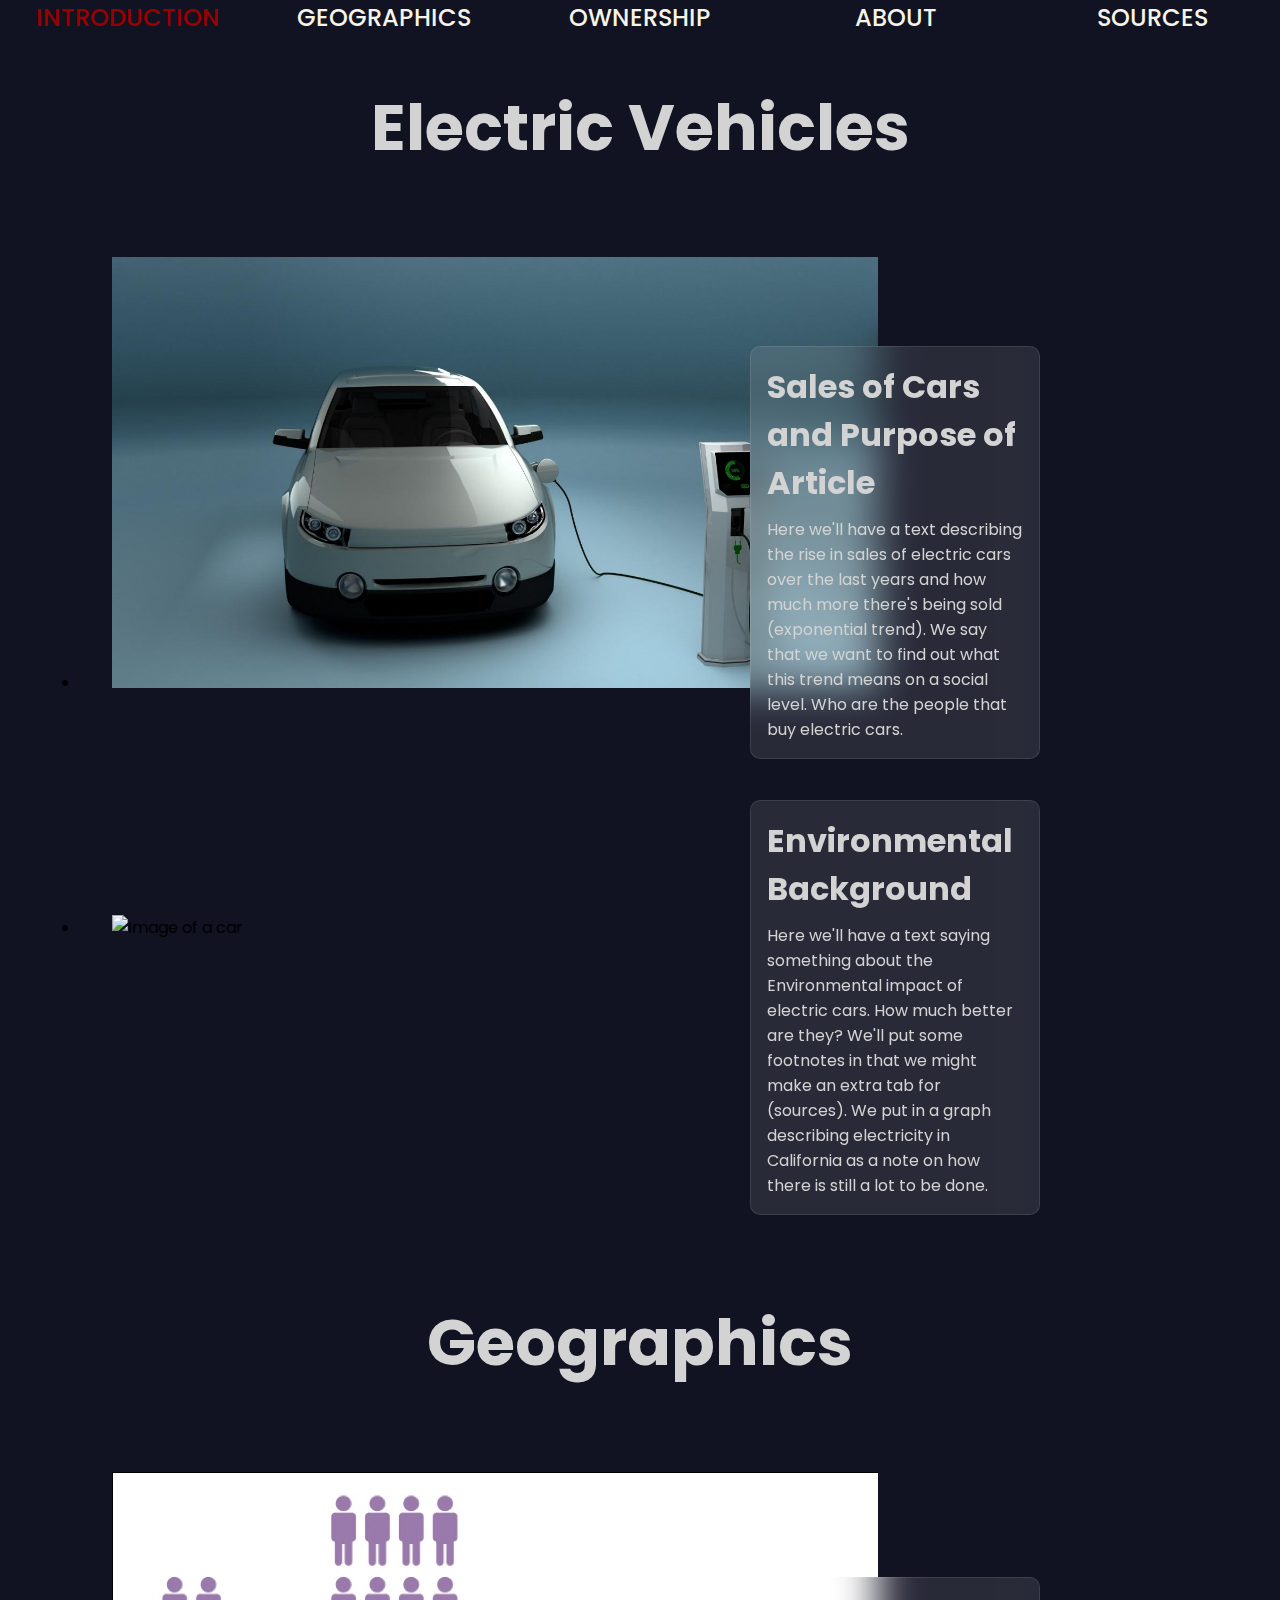
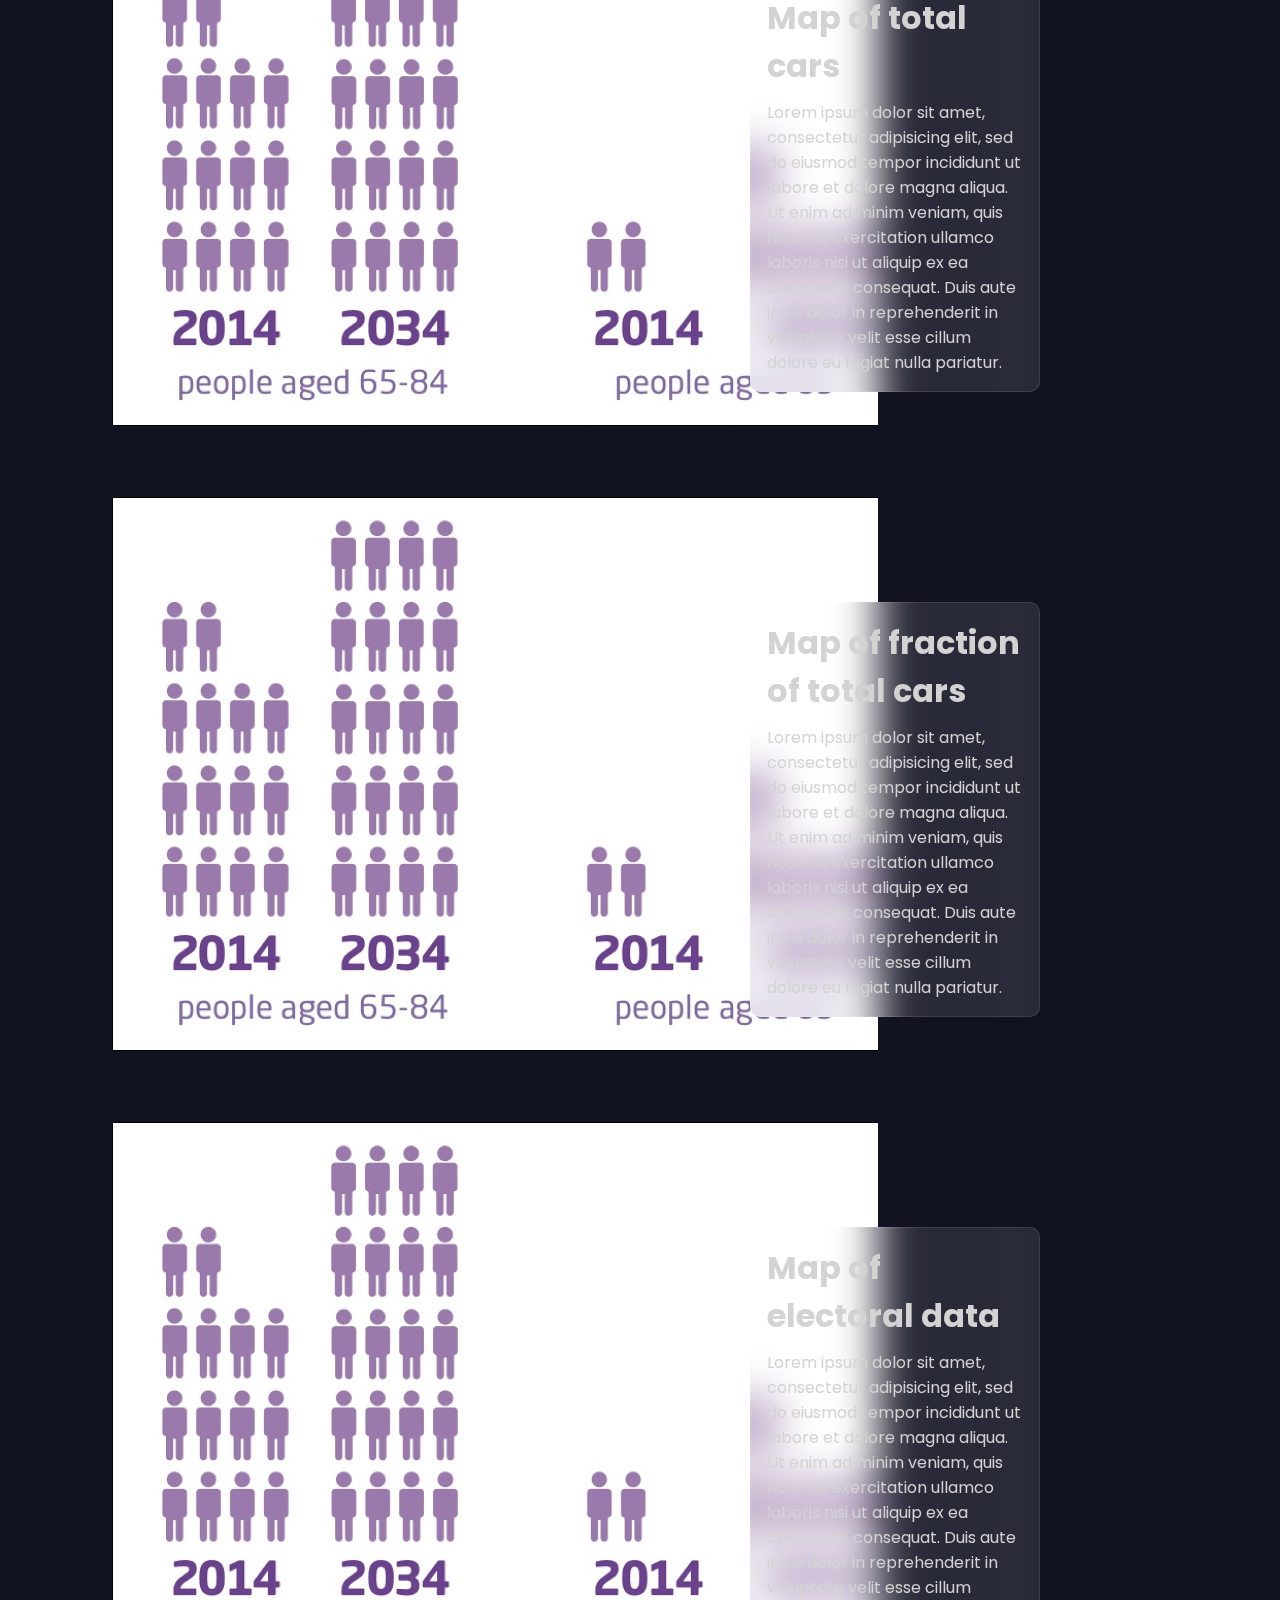
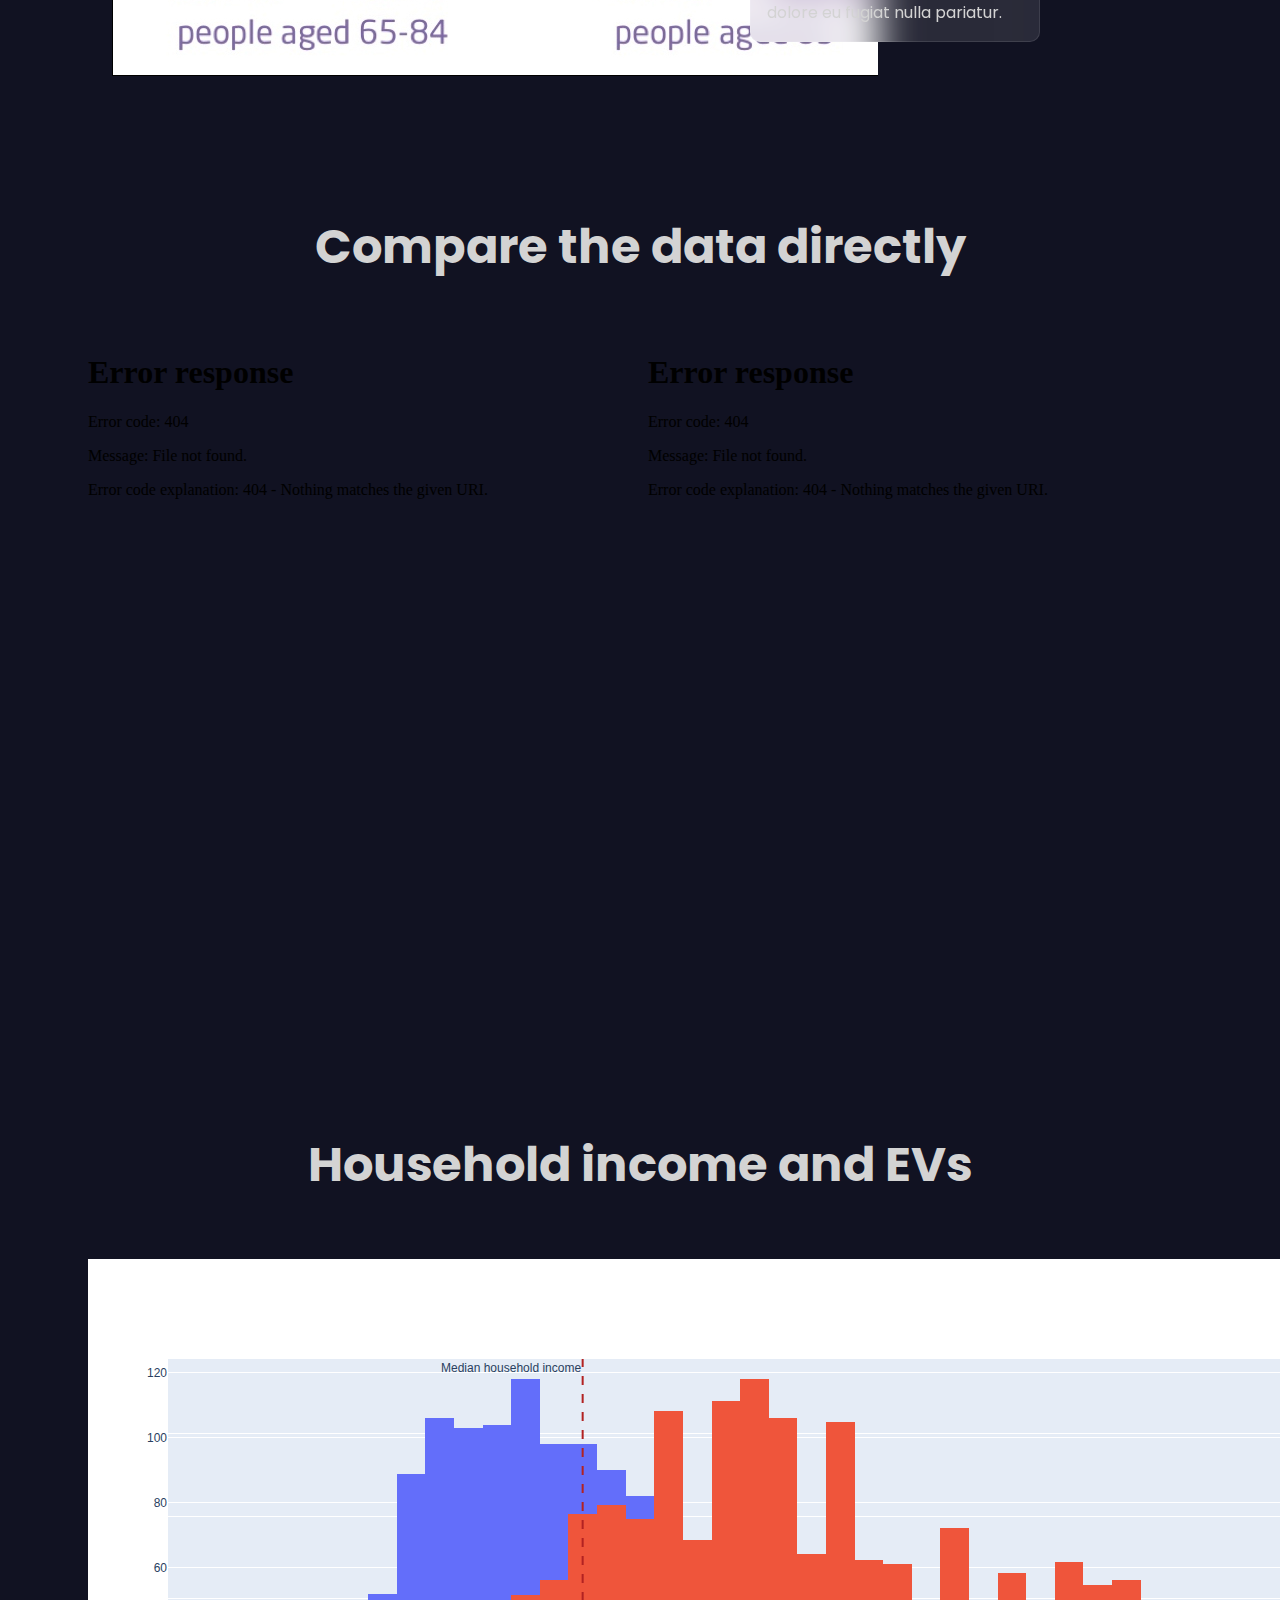
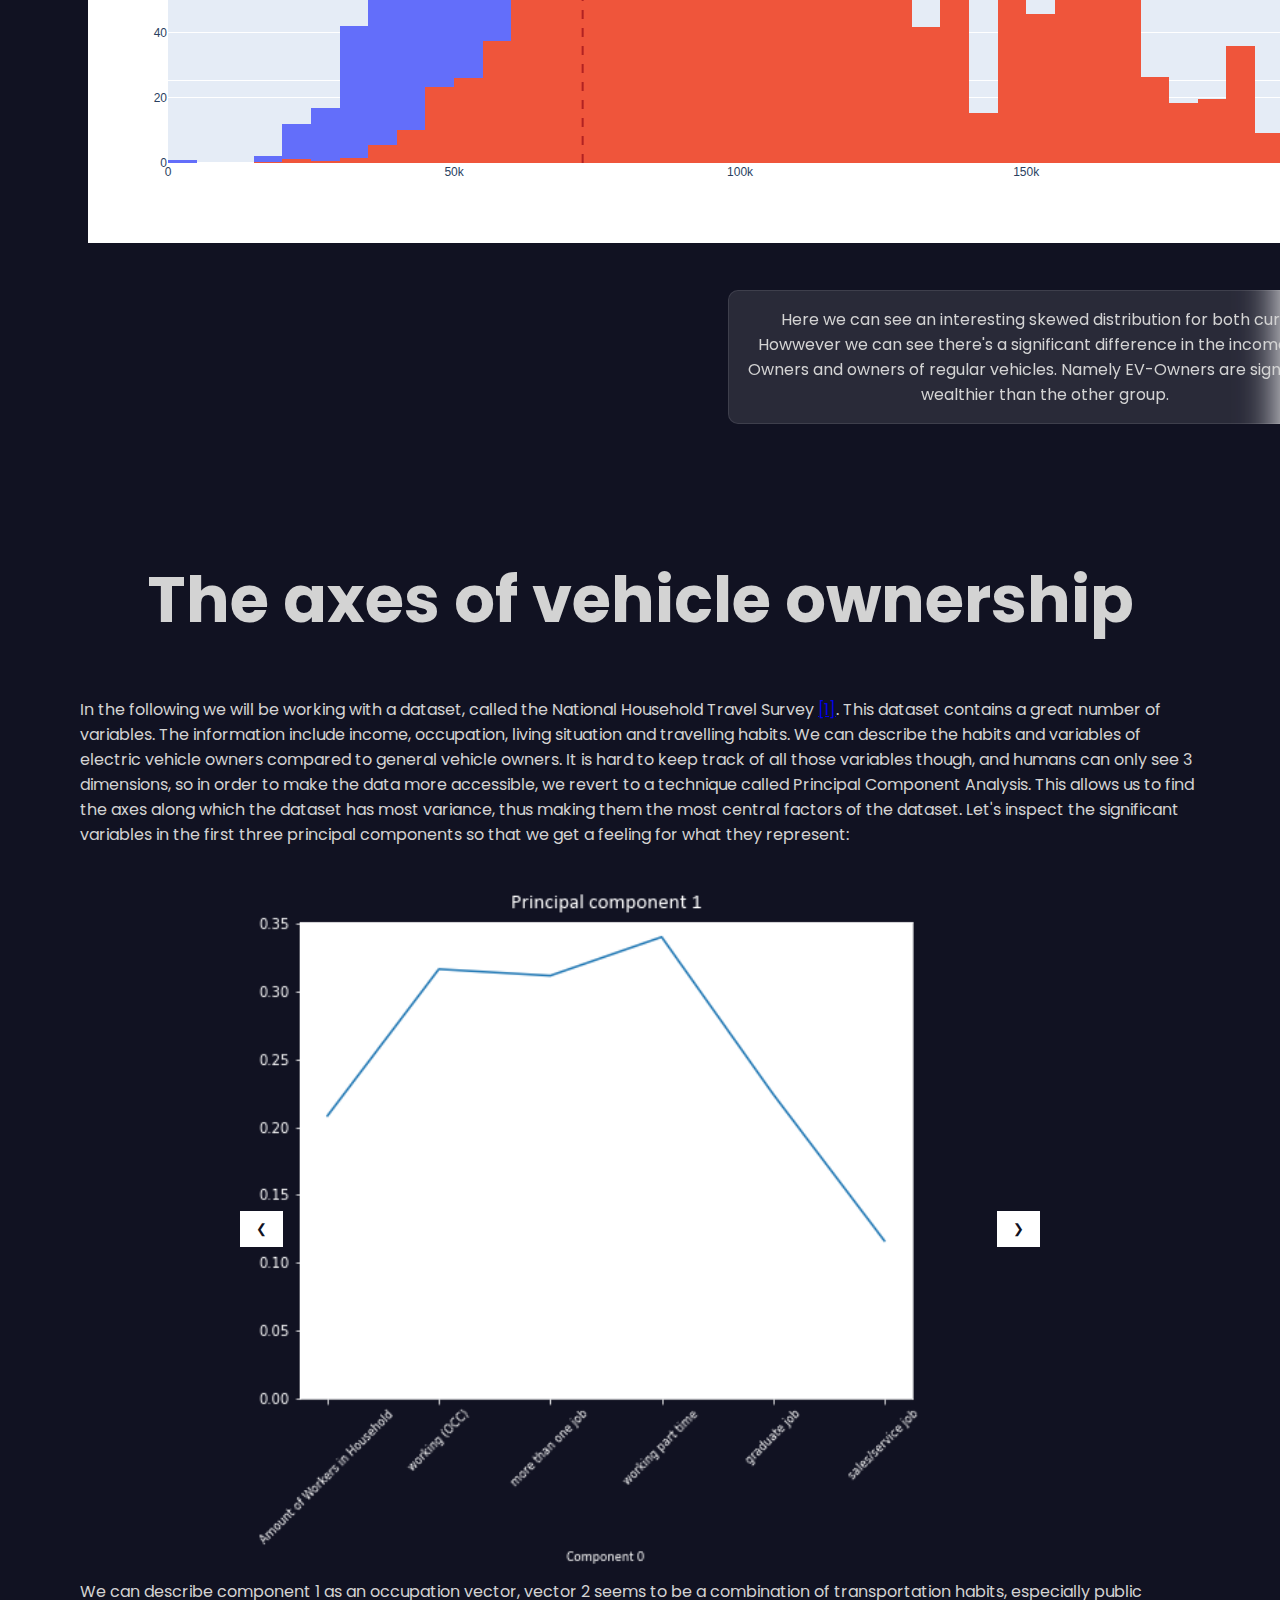
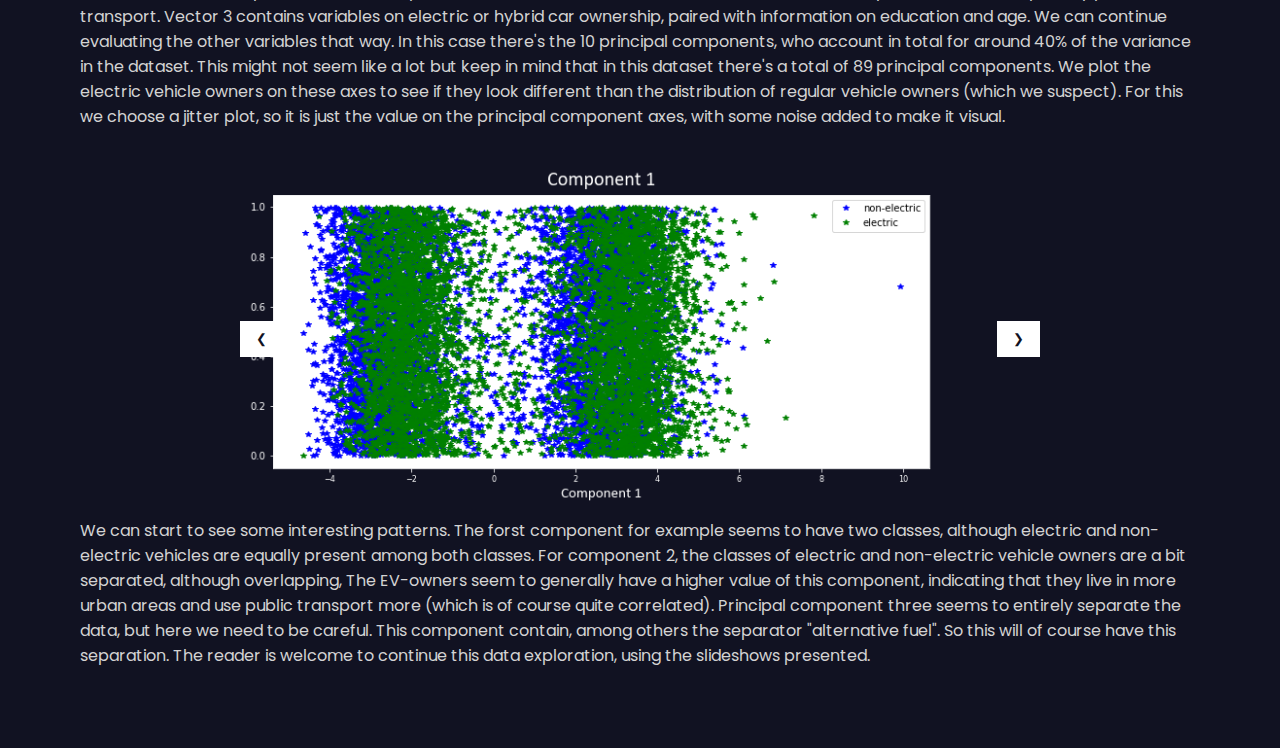
==== index.html @ 0c1337bd "owiehfklwhelkjhflqew" ====
<!DOCTYPE html>
<html lang="en" dir="ltr">
  <head>
    <meta charset="utf-8">
    <meta name="viewport" content="width=device-width, initial-scale=1.0">
    <meta description="Final Project in Social Data Visualization and Analysis - Human and Environmental analysis of electric car distribution and ownership. ">
    <title>Social Data Visualization</title>
    <!-- <link rel="stylesheet" href="https://www.w3schools.com/w3css/4/w3.css"> -->
    <link rel="stylesheet" href="https://cdnjs.cloudflare.com/ajax/libs/font-awesome/5.15.4/css/all.min.css">
    <link rel="stylesheet" href="css/main.css">
    <script src="https://unpkg.com/scrollreveal"></script>
  </head>

  <body>


    <div class="navbar">
      <!-- <div class="container">
          <a class="logo" href="index.html">DTU <span>Courses</span></a>
      </div> -->
      <nav class="navMenu">
            <a href="#anchor1">Introduction</a>
            <a href="#anchor2">Geographics</a>
            <a href="#anchor3">Ownership</a>
            <a href="#">About</a>
            <a href="sources.html">Sources</a> 
      </nav>
    </div>

    <section class="sec-01" id="anchor1">
      <div class="container">
        <h2 class="sec-01-title">Electric Vehicles</h2>
        <ul>
            <li>
            <div class="content">
            <img src="docs/electric_car.jpg" alt="Image of a car" class="electric-car">
            <div class="text-box">
              <h3>Sales of Cars and Purpose of Article</h3>
              <p>Here we'll have a text describing the rise in sales of electric cars over the last years and how much 
                more there's being sold (exponential trend). We say that we want to find out what this trend means on a social 
                level. Who are the people that buy electric cars. 
              </p>
            </div>
          </li>
          <li>
            <div class="content">
              <img src="docs/California_power_generation_per_year.gif" alt="Image of a car" class="electric-car">
              <div class="text-box">
                <h3>Environmental Background</h3>
                <p>
                  Here we'll have a text saying something about the Environmental impact of electric cars. How much better are they?
                  We'll put some footnotes in that we might make an extra tab for (sources).  We put in a graph describing 
                  electricity in California as a note on how there is still a lot to be done. 
                </p>
              </div>
          </div>
        </li>
        </ul>
      </div>
    </section>


    <section class="sec-02" id="anchor2">
      <div class="container">
        <h3 class="sec-02-title">Geographics</h3>
        <div class="content">
          <div class="image">
            <img src="docs/people.jpg" alt="">
          </div>
          <div class="text-box">
            <h3>Map of total cars</h3>
            <p>Lorem ipsum dolor sit amet, consectetur adipisicing elit, sed do eiusmod tempor incididunt ut labore et dolore magna
              aliqua. Ut enim ad minim veniam, quis nostrud exercitation ullamco laboris nisi ut aliquip ex ea commodo consequat. Duis
              aute irure dolor in reprehenderit in voluptate velit esse cillum dolore eu fugiat nulla pariatur.</p>
          </div>
        </div>
        <div class="content">
          <div class="image">
            <img src="docs/people.jpg" alt="">
          </div>
          <div class="text-box">
            <h3>Map of fraction of total cars</h3>
            <p>Lorem ipsum dolor sit amet, consectetur adipisicing elit, sed do eiusmod tempor incididunt ut labore et dolore magna
              aliqua. Ut enim ad minim veniam, quis nostrud exercitation ullamco laboris nisi ut aliquip ex ea commodo consequat. Duis
              aute irure dolor in reprehenderit in voluptate velit esse cillum dolore eu fugiat nulla pariatur.</p>
          </div>
        </div>
        <div class="content">
          <div class="image">
            <img src="docs/people.jpg" alt="">
          </div>
          <div class="text-box">
            <h3>Map of electoral data</h3>
            <p>Lorem ipsum dolor sit amet, consectetur adipisicing elit, sed do eiusmod tempor incididunt ut labore et dolore magna
              aliqua. Ut enim ad minim veniam, quis nostrud exercitation ullamco laboris nisi ut aliquip ex ea commodo consequat. Duis
              aute irure dolor in reprehenderit in voluptate velit esse cillum dolore eu fugiat nulla pariatur.</p>
          </div>
        </div>
        <div class="content2">
          <h4>Compare the data directly</h4>
          <div class="inlined-graphs">
            <iframe src="docs/tmp.html" frameborder="0" scrolling="yes"                       
            height="700px" width="90%"></iframe>
            <iframe src="docs/tmp.html" frameborder="0" scrolling="yes"                           
            height="700px" width="90%"></iframe>
          </div>
        </div>
        <div class="content2">
          <h4>Household income and EVs</h4>
          <div class="content2-info">
            <iframe src="docs/Household_vs_EV_Income.html" height='600'  width='1800' frameborder="0"></iframe>
            <div class="text-box"> 
              <p>
                Here we can see an interesting skewed distribution for both curves. Howwever we can see there's a significant
                difference in the income of EV Owners and owners of regular vehicles. Namely EV-Owners are significantly wealthier
                than the other group. 
              </p>
            </div>
          </div>
        </div>
      </div>
    </section>


    <section class="sec-03" id="anchor3">
      <div class="container">
        <h3 class="sec-03-title">The axes of vehicle ownership</h3>
        In the following we will be working with a dataset, called the National Household Travel Survey <a href="sources.html">[1]</a>. 
        This dataset contains a great number of variables. The information include income, occupation, living situation and travelling habits. 
        We can describe the habits and variables of electric vehicle owners compared to general vehicle owners. 
        It is hard to keep track of all those variables though, and humans can only see 3 dimensions, so in order to make 
        the data more accessible, we revert to a technique called Principal Component Analysis. This allows us to 
        find the axes along which the dataset has most variance, thus making them the most central factors of the dataset. 
        Let's inspect the significant variables in the first three principal components so that we get a feeling for 
        what they represent: 
        <div class="w3-content w3-display-container">

          <div class="w3-display-container mySlides">
            <img src="docs/princ_comp1.png" style="width: 100%;">
          </div>
          
          <div class="w3-display-container mySlides">
            <img src="docs/princ_comp2.png" style="width:100%">
          </div>
          
          <div class="w3-display-container mySlides">
            <img src="docs/princ_comp3.png" style="height:700px">
          </div>
          <div class="w3-display-container mySlides">
            <img src="docs/princ_comp4.png" style="width:100%">
          </div>
          <div class="w3-display-container mySlides">
            <img src="docs/princ_comp5.png" style="width:100%">
          </div>
          <div class="w3-display-container mySlides">
            <img src="docs/princ_comp6.png" style="width:100%">
          </div>
          <div class="w3-display-container mySlides">
            <img src="docs/princ_comp7.png" style="width:100%">
          </div>
          <div class="w3-display-container mySlides">
            <img src="docs/princ_comp8.png" style="width:100%">
          </div>
          <div class="w3-display-container mySlides">
            <img src="docs/princ_comp9.png" style="width:100%">
          </div>
          <div class="w3-display-container mySlides">
            <img src="docs/princ_comp10.png" style="width:100%">
          </div>
          <button class="w3-button w3-display-left w3-black" onclick="plusDivs(-1)">&#10094;</button>
          <button class="w3-button w3-display-right w3-black" onclick="plusDivs(1)">&#10095;</button>

        </div>
        <script>
          var slideIndex = 1;
          showDivs(slideIndex);
          
          function plusDivs(n) {
            showDivs(slideIndex += n);
          }
          
          function showDivs(n) {
            var i;
            var x = document.getElementsByClassName("mySlides");
            if (n > x.length) {slideIndex = 1}
            if (n < 1) {slideIndex = x.length}
            for (i = 0; i < x.length; i++) {
               x[i].style.display = "none";  
            }
            x[slideIndex-1].style.display = "block";  
          }
        </script>
        We can describe component 1 as an occupation vector, vector 2 seems to be a combination of transportation habits,
        especially public transport. Vector 3 contains variables on electric or hybrid car ownership, paired with information on education and age. 
        We can continue evaluating the other variables that way. In this case there's the 10 principal components, who account in total for around 40% of the
        variance in the dataset. This might not seem like a lot but keep in mind that in this dataset there's a total of 89 principal components.
        We plot the electric vehicle owners on these axes to see if they look different than the distribution of regular vehicle owners (which we suspect). For 
        this we choose a jitter plot, so it is just the value on the principal component axes, with some noise added to make 
        it visual. 
        <div class="w3-content w3-display-container">

          <div class="w3-display-container mySlides2">
            <img src="docs/princ_comp_classes1.png" style="width: 100%;">
          </div>
          
          <div class="w3-display-container mySlides2">
            <img src="docs/princ_comp_classes2.png" style="width:100%">
          </div>
          
          <div class="w3-display-container mySlides2">
            <img src="docs/princ_comp_classes3.png" style="height:100%">
          </div>
          <div class="w3-display-container mySlides2">
            <img src="docs/princ_comp_classes4.png" style="width:100%">
          </div>
          <div class="w3-display-container mySlides2">
            <img src="docs/princ_comp_classes5.png" style="width:100%">
          </div>
          <div class="w3-display-container mySlides2">
            <img src="docs/princ_comp_classes6.png" style="width:100%">
          </div>
          <div class="w3-display-container mySlides2">
            <img src="docs/princ_comp_classes7.png" style="width:100%">
          </div>
          <div class="w3-display-container mySlides2">
            <img src="docs/princ_comp_classes8.png" style="width:100%">
          </div>
          <div class="w3-display-container mySlides2">
            <img src="docs/princ_comp_classes9.png" style="width:100%">
          </div>
          <div class="w3-display-container mySlides2">
            <img src="docs/princ_comp_classes10.png" style="width:100%">
          </div>
          <button class="w3-button w3-display-left w3-black" onclick="plusDivs2(-1)">&#10094;</button>
          <button class="w3-button w3-display-right w3-black" onclick="plusDivs2(1)">&#10095;</button>

        </div>
        <script>
          var slideIndex2 = 1;
          showDivs2(slideIndex2);

          function showDivs2(n) {
            var i;
            var x = document.getElementsByClassName("mySlides2");
            if (n > x.length) {slideIndex2 = 1}
            if (n < 1) {slideIndex2 = x.length}
            for (i = 0; i < x.length; i++) {
               x[i].style.display = "none";  
            }
            x[slideIndex2-1].style.display = "block";  
          }

          function plusDivs2(n) {
            showDivs2(slideIndex2 += n);
          }
          
        </script>
         We can start to see some interesting patterns. The forst component for example seems to have two classes, 
         although electric and non-electric vehicles are equally present among both classes. For component 2, the 
         classes of electric and non-electric vehicle owners are a bit separated, although overlapping, The EV-owners 
         seem to generally have a higher value of this component, indicating that they live in more urban areas and 
         use public transport more (which is of course quite correlated). Principal component three seems to entirely
         separate the data, but here we need to be careful. This component contain, among others the separator "alternative fuel". 
         So this will of course have this separation. The reader is welcome to continue this data exploration, using 
         the slideshows presented. 
      </div>
    </section>




    <!-- <script>
      //common reveal options to create reveal animations
      ScrollReveal({
        //reset: true,
        distance: '60px',
        duration: 2500,
        delay: 400
      });

      //target elements, and specify options to create reveal animations
      ScrollReveal().reveal('.main-title, .section-title', { delay: 500, origin: 'left' });
      ScrollReveal().reveal('.sec-01 .image, .info, .info2', { delay: 600, origin: 'bottom' });
      ScrollReveal().reveal('.text-box', { delay: 700, origin: 'right' });
      ScrollReveal().reveal('.media-icons i', { delay: 500, origin: 'bottom', interval: 200 });
      ScrollReveal().reveal('.sec-02 .image, .sec-03 .image', { delay: 500, origin: 'top' });
      ScrollReveal().reveal('.media-info', { delay: 500, origin: 'left', interval: 200 });
    </script> -->
  </body>
</html>
---- css/main.css ----
@import url("https://fonts.googleapis.com/css2?family=Poppins:wght@100;200;300;400;500;600;700;800;900&display=swap");
@media (min-height: 768px) {
  #wrapper {
    height: 2000px;
  }
}

:root {
  --dtu-color: #990000;
}

* {
  margin: 0;
  padding: 0;
  font-family: "Poppins";
}

.navbar {
  position: relatives;
  width: 100%;
}

.navbar .navMenu {
  position: absolute;
  width: 100%;
}

.navbar .navMenu a {
  color: #f6f4e6;
  text-decoration: none;
  font-size: 1.5em;
  text-transform: uppercase;
  font-weight: 500;
  display: inline-block;
  width: 20%;
  -webkit-transition: all 0.2s ease-in-out;
  transition: all 0.2s ease-in-out;
  text-align: center;
  float: left;
}

.navbar .navMenu a:hover {
  color: var(--dtu-color);
}

.container {
  padding: 5em 5em;
}

.sec-01 {
  background: #111222;
  display: block;
}

.sec-01 .sec-01-title {
  font-size: 4em;
  text-align: center;
  color: lightgray;
  margin-bottom: 50px;
}

.sec-01 .content {
  display: -webkit-box;
  display: -ms-flexbox;
  display: flex;
  -webkit-box-align: center;
      -ms-flex-align: center;
          align-items: center;
}

.sec-01 .content .electric-car {
  margin: 2em;
  width: 80%;
  position: relative;
  overflow: hidden;
}

.sec-01 .content .text-box {
  background: #ffffff1a;
  -webkit-backdrop-filter: blur(20px);
          backdrop-filter: blur(20px);
  color: lightgray;
  border: 1px solid rgba(255, 255, 255, 0.1);
  border-radius: 10px;
  padding: 1em;
  width: 300px;
  position: relative;
  z-index: 2;
  top: 5em;
  right: 10em;
}

.sec-01 .content .text-box h3 {
  font-size: 2em;
  margin-bottom: 10px;
}

.sec-02 {
  background: #111222;
  display: block;
}

.sec-02 .sec-02-title {
  font-size: 4em;
  text-align: center;
  color: lightgray;
  margin-bottom: 50px;
}

.sec-02 .content {
  display: -webkit-box;
  display: -ms-flexbox;
  display: flex;
  -webkit-box-align: center;
      -ms-flex-align: center;
          align-items: center;
}

.sec-02 .content h4 {
  font-size: 3em;
  text-align: center;
  color: lightgray;
  margin-bottom: 50px;
}

.sec-02 .content .image {
  margin: 2em;
  width: 80%;
  position: relative;
  overflow: hidden;
}

.sec-02 .content .text-box {
  background: #ffffff1a;
  -webkit-backdrop-filter: blur(20px);
          backdrop-filter: blur(20px);
  color: lightgray;
  border: 1px solid rgba(255, 255, 255, 0.1);
  border-radius: 10px;
  padding: 1em;
  width: 300px;
  position: relative;
  z-index: 2;
  top: 2em;
  right: 10em;
}

.sec-02 .content .text-box h3 {
  font-size: 2em;
  margin-bottom: 10px;
}

.sec-02 .content2 {
  display: block;
  -webkit-box-align: center;
      -ms-flex-align: center;
          align-items: center;
  text-align: center;
}

.sec-02 .content2 h4 {
  margin-top: 2em;
  font-size: 3em;
  text-align: center;
  color: lightgray;
  margin-bottom: 50px;
}

.sec-02 .content2 .iframe {
  display: block;
  position: relative;
  overflow: hidden;
}

.sec-02 .content2 .inlined-graphs {
  display: -webkit-box;
  display: -ms-flexbox;
  display: flex;
}

.sec-02 .content2 .inlined-graphs iframe {
  display: block;
}

.sec-02 .content2 .text-box {
  background: #ffffff1a;
  -webkit-backdrop-filter: blur(20px);
          backdrop-filter: blur(20px);
  color: lightgray;
  border: 1px solid rgba(255, 255, 255, 0.1);
  border-radius: 10px;
  padding: 1em;
  width: 600px;
  position: relative;
  z-index: 2;
  top: 2em;
  left: 72vh;
}

.sec-02 .content2 .text-box h3 {
  font-size: 2em;
  margin-bottom: 10px;
}

.sec-03 {
  background: #111222;
  display: block;
  color: lightgray;
}

.sec-03 .sec-03-title {
  font-size: 4em;
  text-align: center;
  color: lightgray;
  margin-bottom: 50px;
}

.sec-03 .mySlides {
  display: none;
}

.sec-03 .content {
  display: -webkit-box;
  display: -ms-flexbox;
  display: flex;
  -webkit-box-align: center;
      -ms-flex-align: center;
          align-items: center;
}

.sec-03 .content .image {
  background-color: lightgray;
  border-radius: 10px;
  -webkit-backdrop-filter: blur(20px);
          backdrop-filter: blur(20px);
  border: 1px solid rgba(255, 255, 255, 0.1);
  padding: 1em;
  margin: 2em 0em 2em 0em;
  position: relative;
  overflow: hidden;
}

.sec-03 .content .image img {
  vertical-align: top;
}

.sec-03 .content .text-box {
  background: #ffffff1a;
  -webkit-backdrop-filter: blur(20px);
          backdrop-filter: blur(20px);
  border: 1px solid rgba(255, 255, 255, 0.1);
  border-radius: 10px;
  padding: 1em;
  width: 300px;
  position: relative;
  z-index: 3;
  top: 2em;
  right: 10em;
}

.sec-03 .content .text-box h3 {
  font-size: 2em;
  margin-bottom: 10px;
}

.source-section {
  background: #111222;
  height: 100vh;
  color: #f6f4e6;
  padding: 3em;
}

.source-section .source-section-title {
  font-size: 4em;
  color: lightgray;
  margin-bottom: 50px;
}

.source-section li {
  padding: 4px 0px 2px 00px;
}

.source-section a {
  color: #f6f4e6;
  text-decoration: none;
  font-size: 1em;
  text-transform: uppercase;
  font-weight: 500;
  width: 25%;
  -webkit-transition: all 0.2s ease-in-out;
  transition: all 0.2s ease-in-out;
  float: right;
  margin-right: 25em;
}

.source-section a:hover {
  color: var(--dtu-color);
}

.w3-display-container {
  margin-top: 2em;
  position: relative;
  border-radius: 10px;
  max-width: 700px;
  max-height: 700px;
}

.w3-button {
  border: none;
  display: inline-block;
  padding: 8px 16px;
  vertical-align: middle;
  overflow: hidden;
  text-decoration: none;
  color: inherit;
  background-color: inherit;
  text-align: center;
  cursor: pointer;
  white-space: nowrap;
}

.w3-display-left {
  position: absolute;
  top: 50%;
  left: 0%;
  -webkit-transform: translate(0%, -50%);
          transform: translate(0%, -50%);
  -ms-transform: translate(0%, -50%);
}

.w3-black, .w3-hover-black:hover {
  color: #111222 !important;
  background-color: #fff !important;
}

.w3-content, .w3-auto {
  margin-left: auto;
  margin-right: auto;
}

.w3-content {
  max-width: 800px;
}

.w3-display-right {
  position: absolute;
  top: 50%;
  right: 0%;
  -webkit-transform: translate(0%, -50%);
          transform: translate(0%, -50%);
  -ms-transform: translate(0%, -50%);
}
/*# sourceMappingURL=main.css.map */
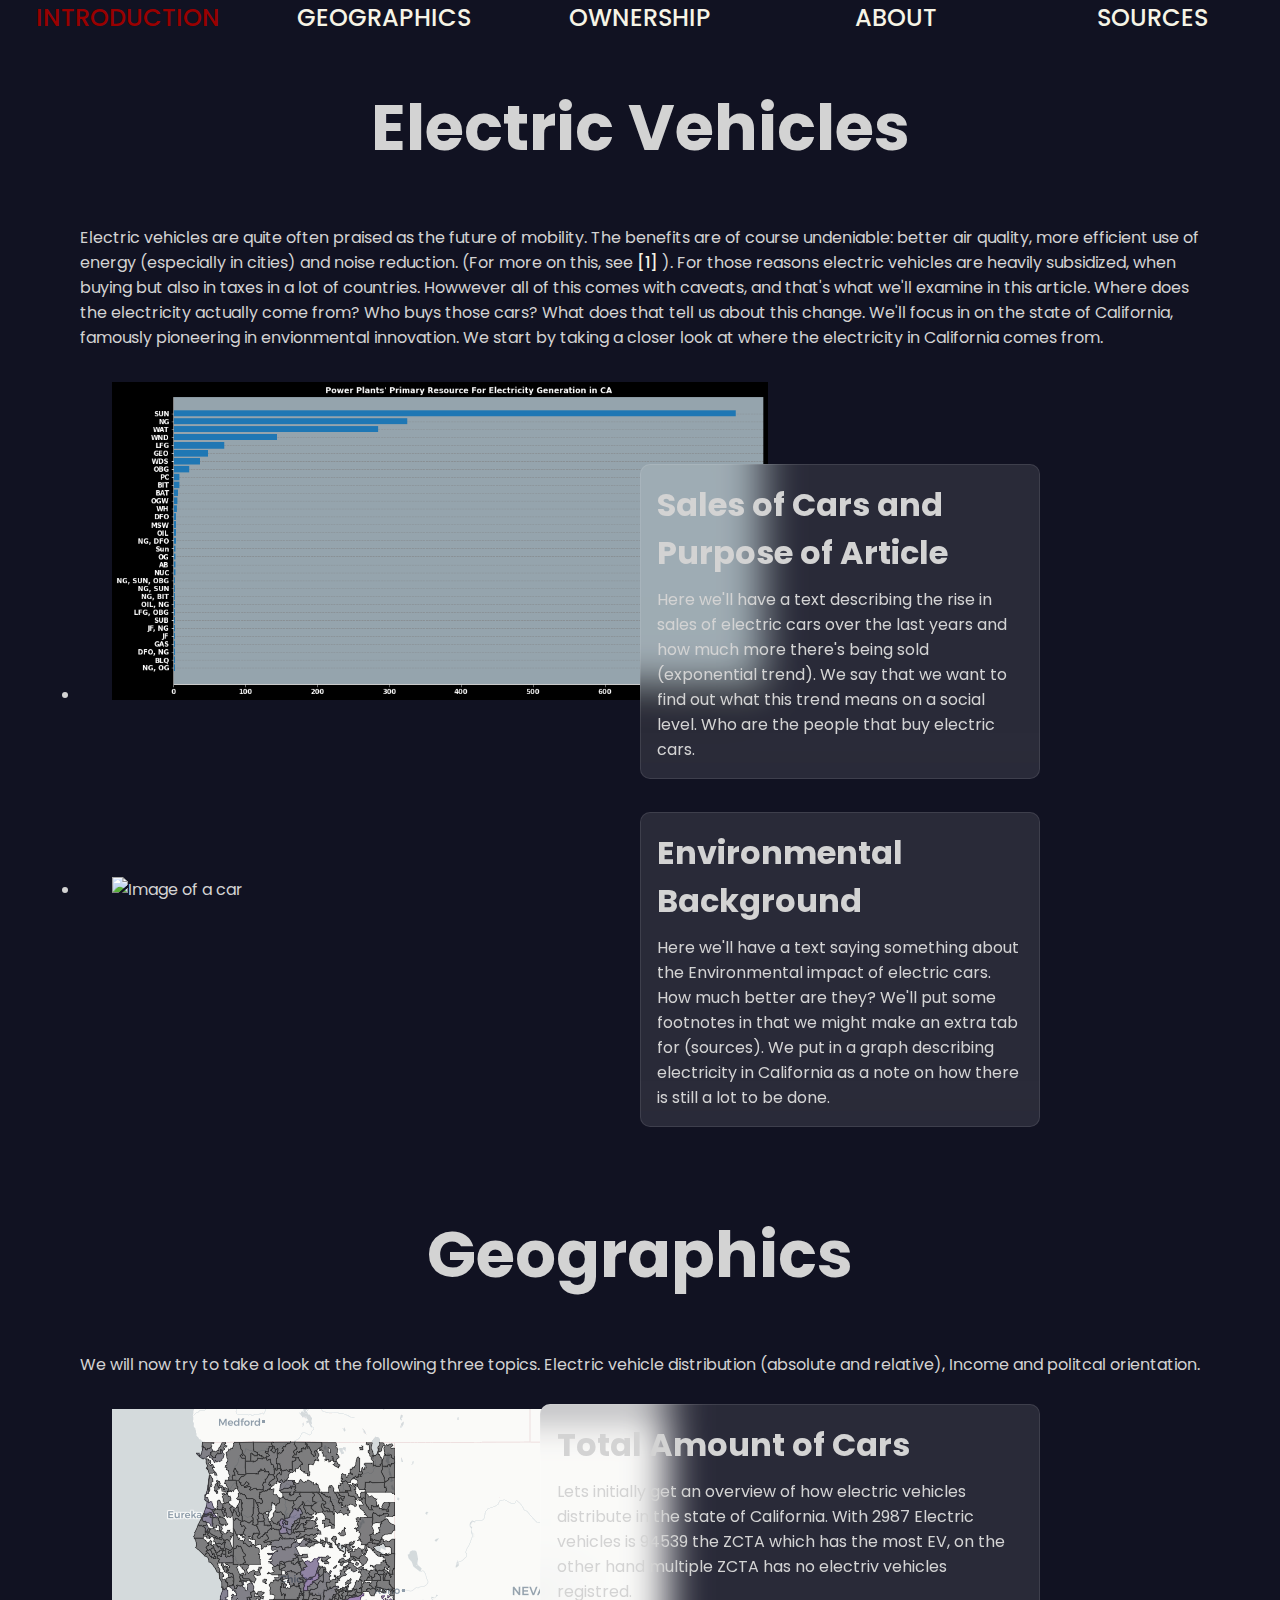
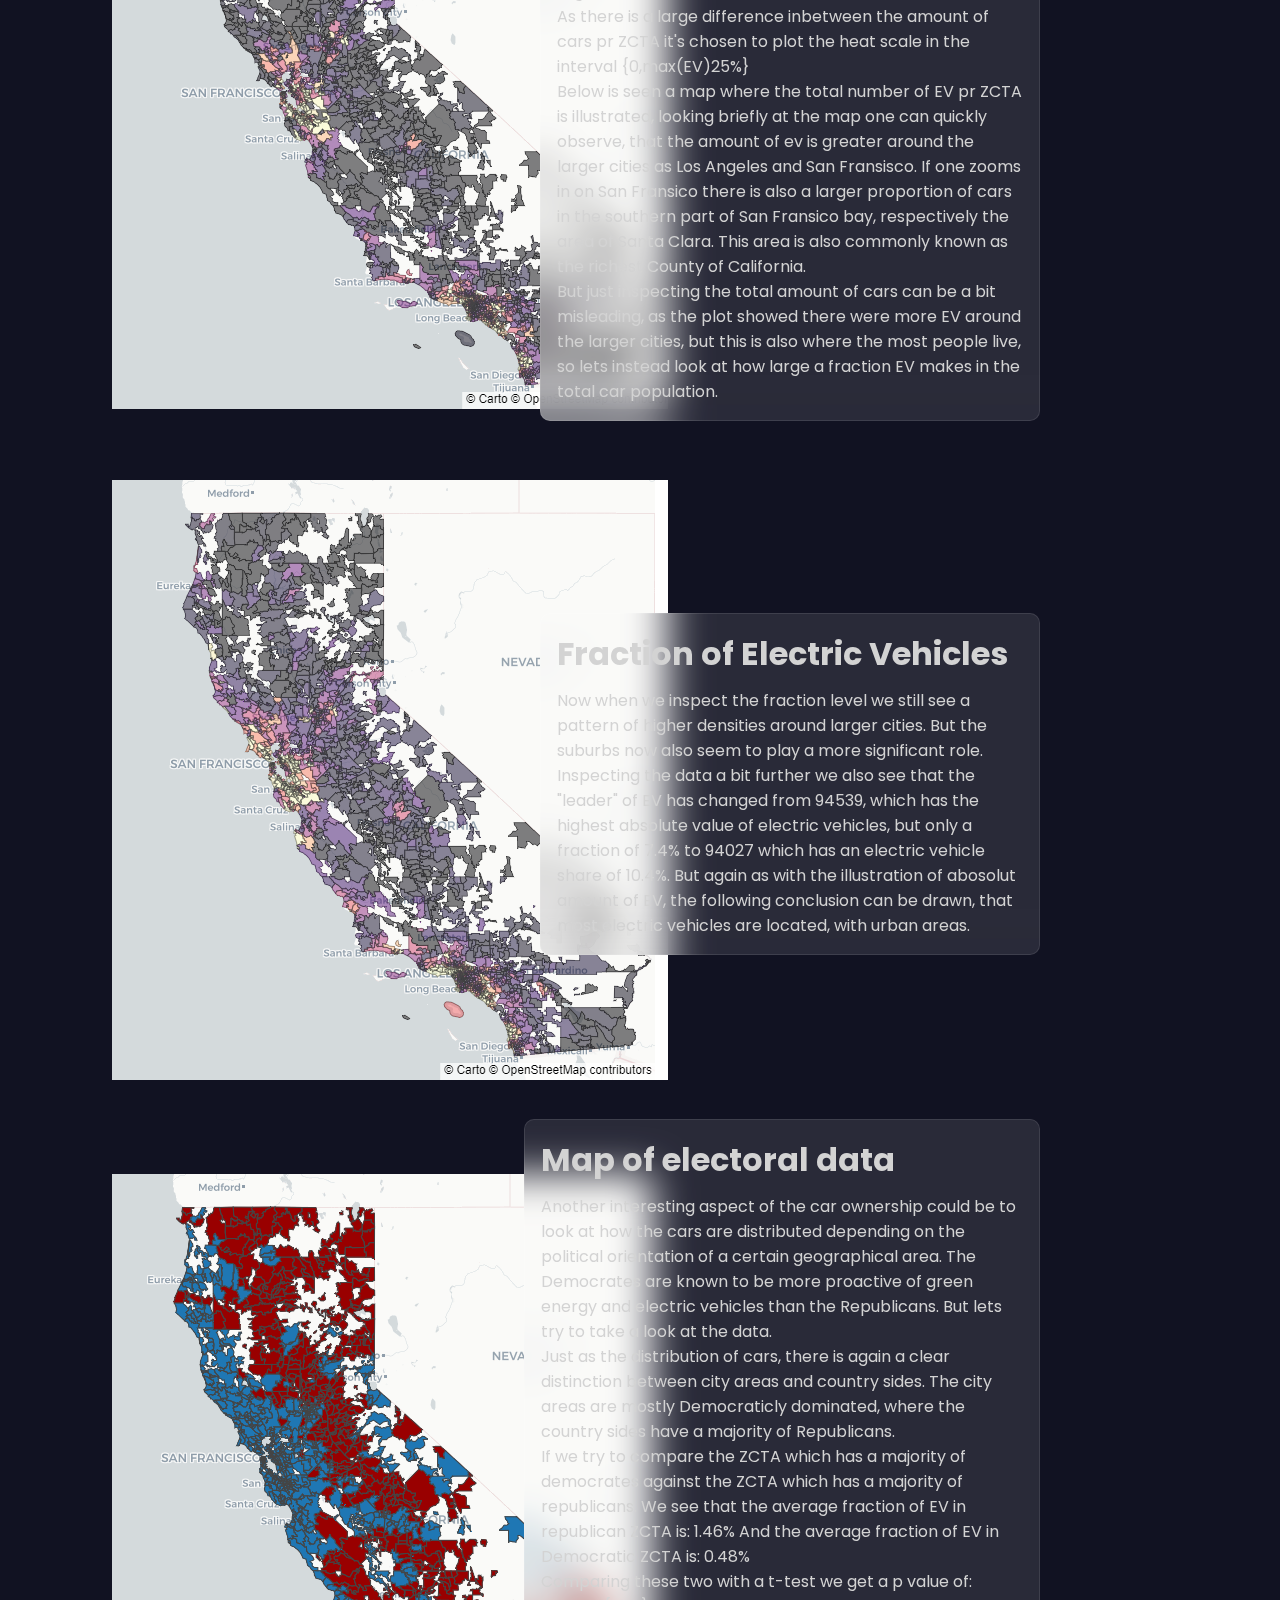
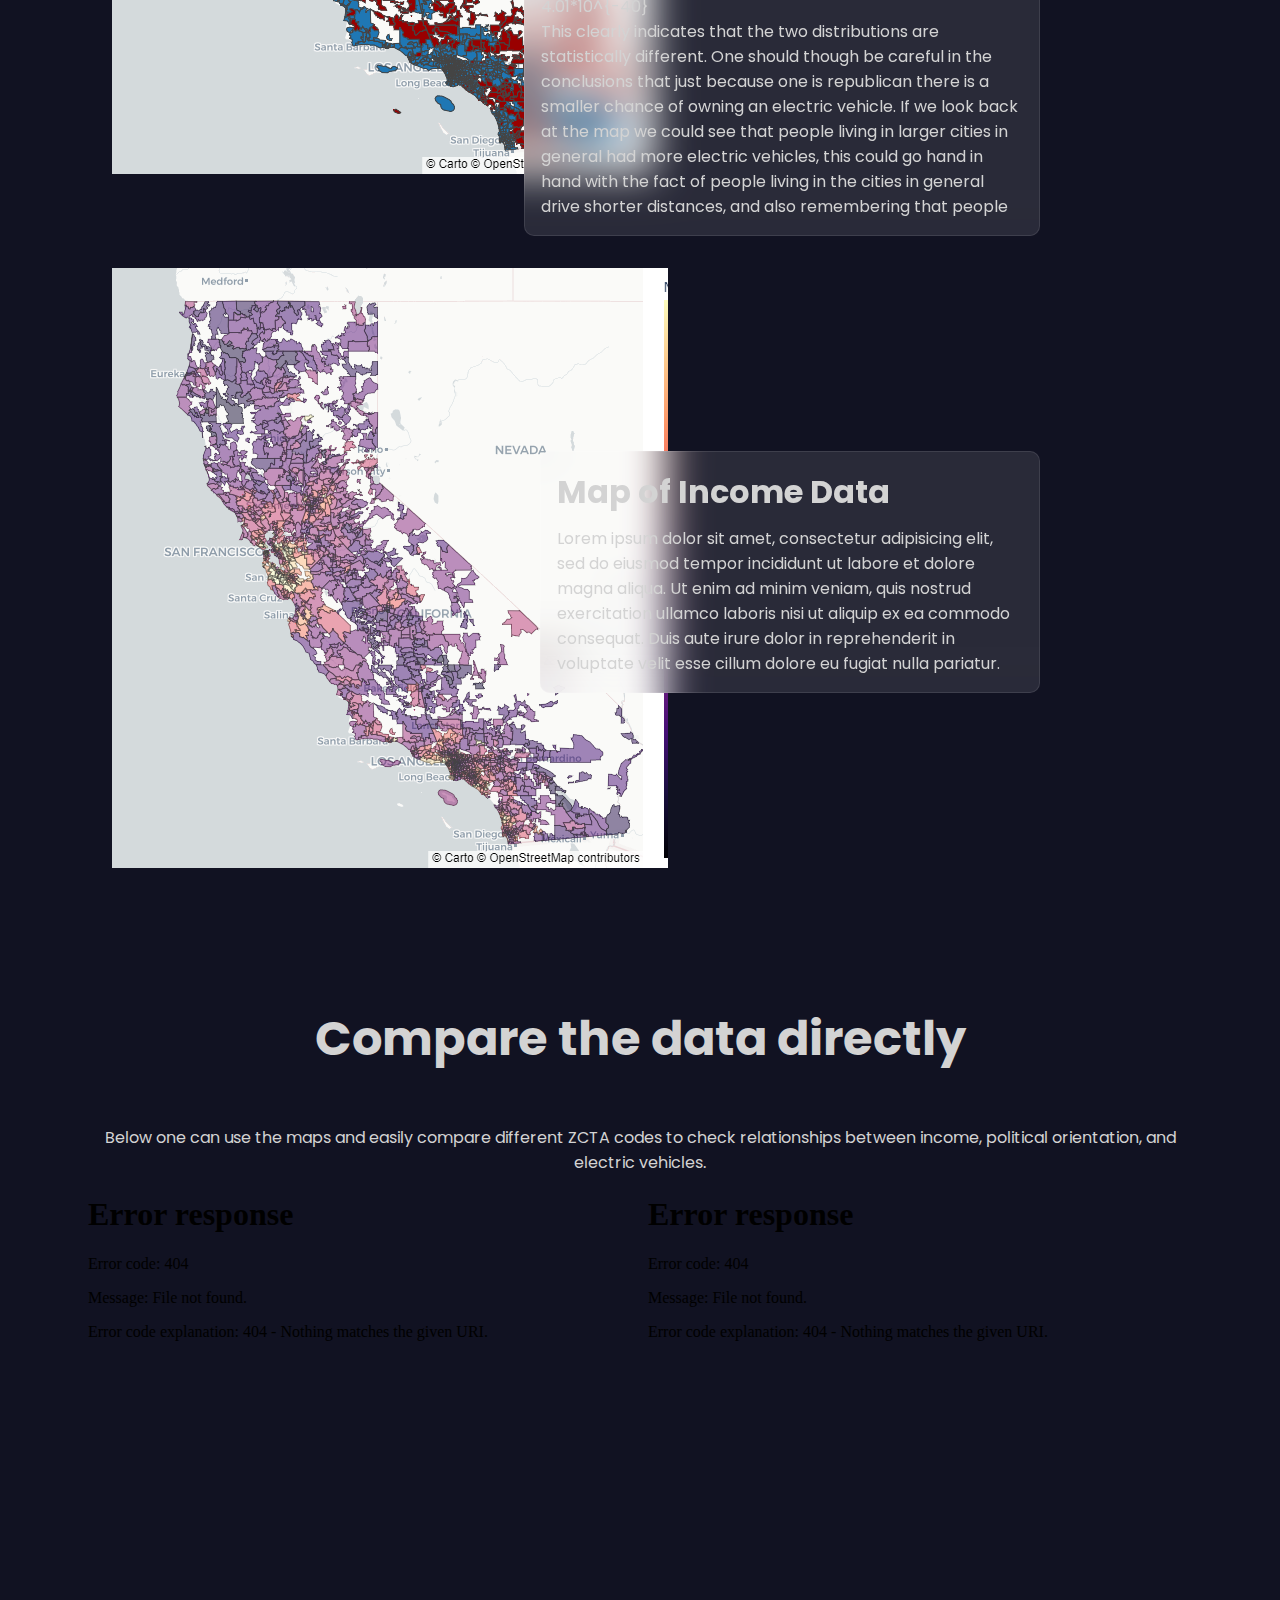
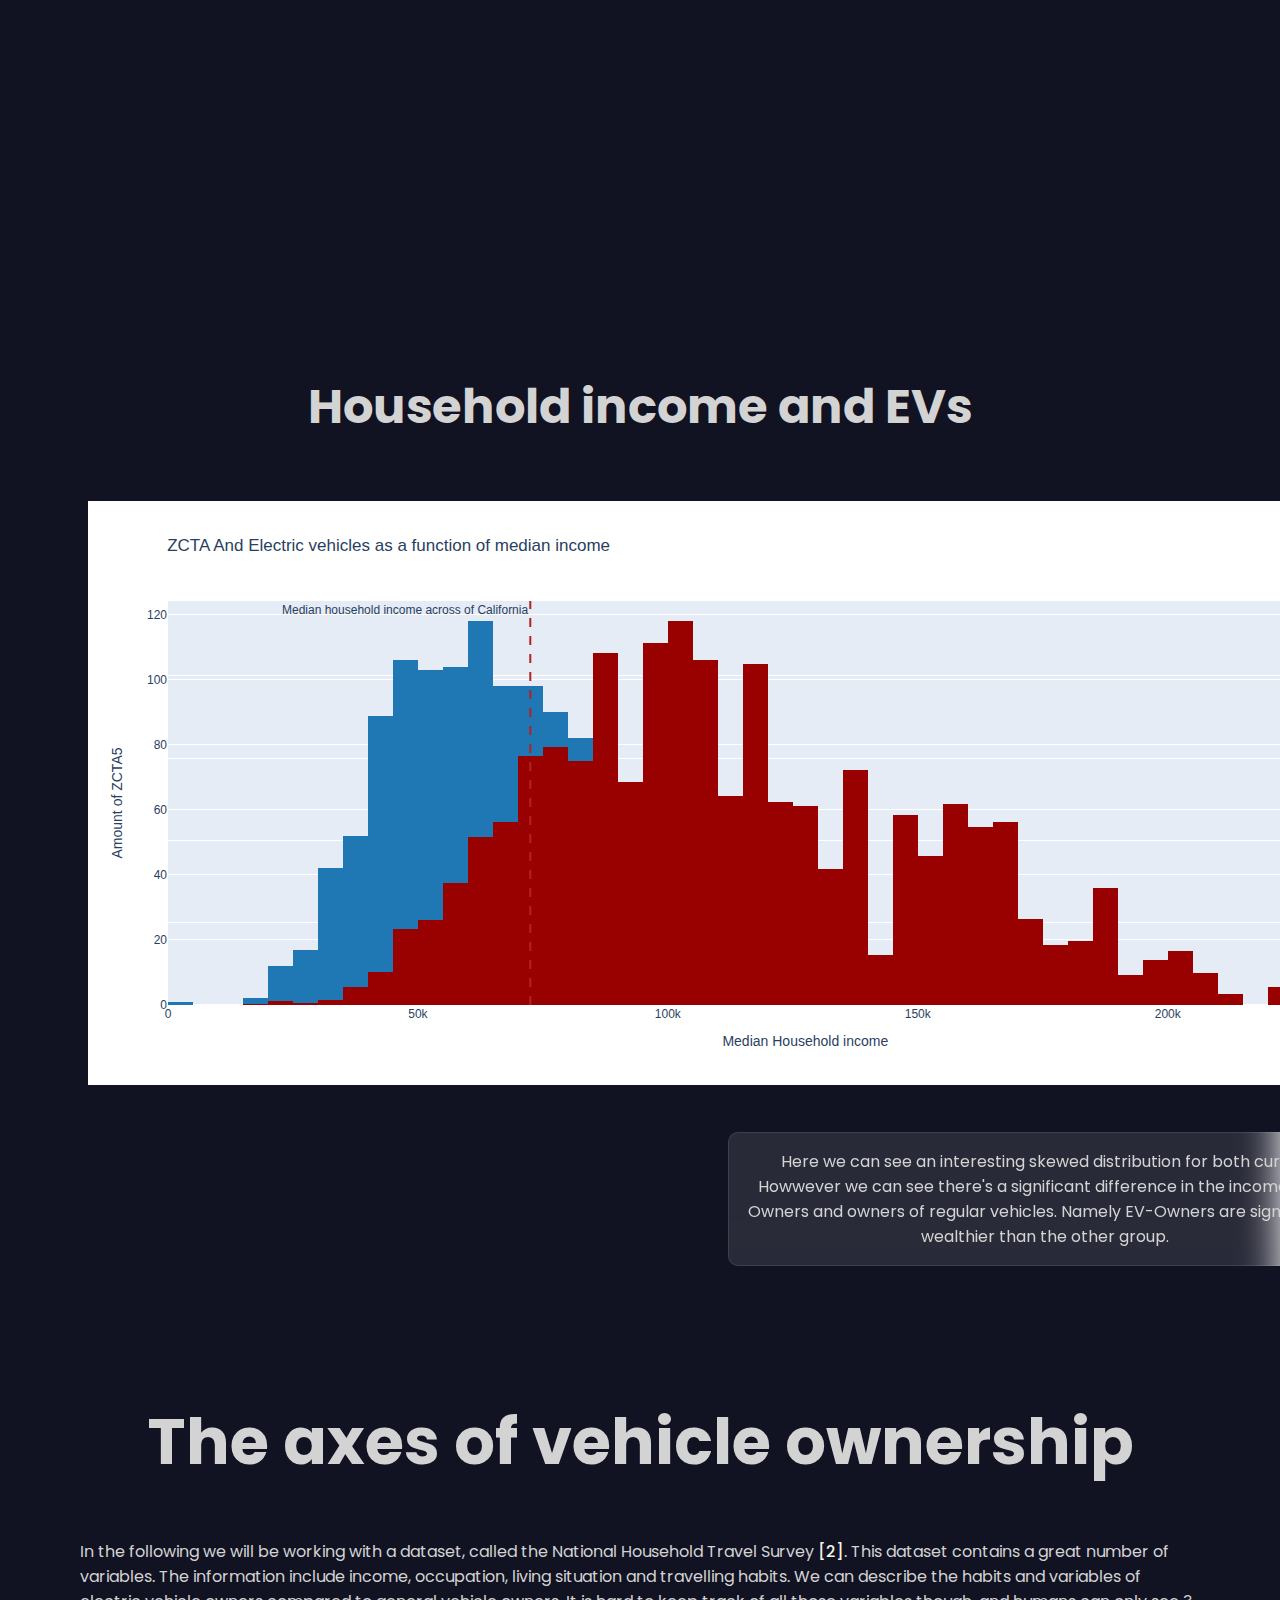
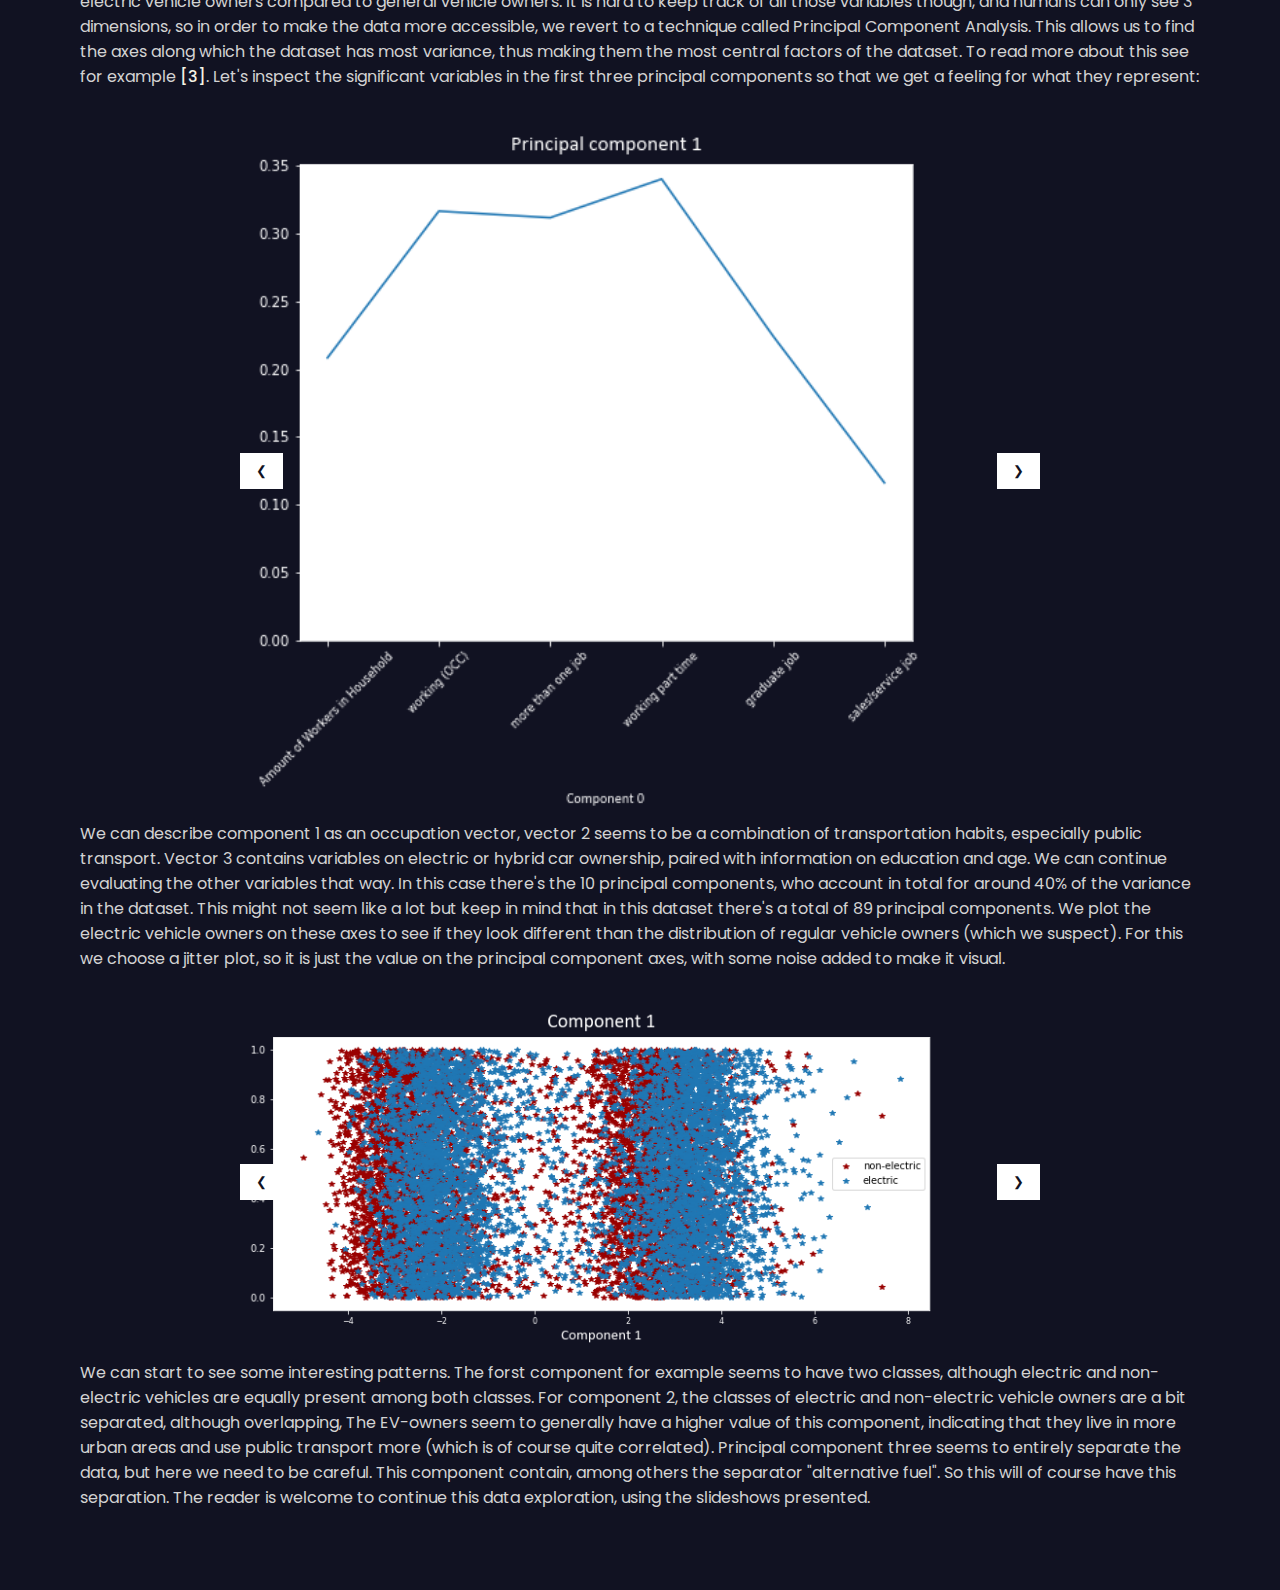
==== commit 531628fb: "ksafhlksdjflkasjdlöfaj" ====
--- a/index.html
+++ b/index.html
@@ -30,10 +30,17 @@
     <section class="sec-01" id="anchor1">
       <div class="container">
         <h2 class="sec-01-title">Electric Vehicles</h2>
+        Electric vehicles are quite often praised as the future of mobility. The benefits are of course undeniable: better air quality, 
+        more efficient use of energy (especially in cities) and noise reduction. (For more on this, see <a href="sources.html#benefitsevs">[1]</a> ).
+        For those reasons electric vehicles are heavily subsidized, when buying but also in taxes in a lot of countries. Howwever
+        all of this comes with caveats, and that's what we'll examine in this article. Where does the electricity actually come from? 
+        Who buys those cars? What does that tell us about this change. We'll focus in on the state of California,
+        famously pioneering in envionmental innovation. We start by taking a closer look at where the electricity in California comes from. 
+      
         <ul>
             <li>
             <div class="content">
-            <img src="docs/electric_car.jpg" alt="Image of a car" class="electric-car">
+            <img src="docs/PowerPlantsPrimaryResorces.png" alt="Image of a car" class="electric-car">
             <div class="text-box">
               <h3>Sales of Cars and Purpose of Article</h3>
               <p>Here we'll have a text describing the rise in sales of electric cars over the last years and how much 
@@ -63,41 +70,88 @@
     <section class="sec-02" id="anchor2">
       <div class="container">
         <h3 class="sec-02-title">Geographics</h3>
+        We will now try to take a look at the following three topics. Electric vehicle distribution (absolute and relative), Income and politcal
+orientation.
         <div class="content">
           <div class="image">
-            <img src="docs/people.jpg" alt="">
+            <img src="docs/Absolute_ev.png" alt="">
           </div>
           <div class="text-box">
-            <h3>Map of total cars</h3>
+            <h3>Total Amount of Cars</h3>
+            <p>Lets initially get an overview of how electric vehicles distribute in the state of California.
+              With 2987 Electric vehicles is 94539 the ZCTA which has the most EV, on the other hand multiple ZCTA has no electriv vehicles registred.
+               </p>
+               <p>
+              As there is a large difference inbetween the amount of cars pr ZCTA it's chosen to plot the heat scale in the interval {0,max(EV)25%}
+            </p>
+            <p>
+              Below is seen a map where the total number of EV pr ZCTA is illustrated, looking briefly at the map one can quickly observe,
+              that the amount of ev is greater around the larger cities as Los Angeles and San Fransisco.
+              If one zooms in on San Fransico there is also a larger proportion of cars in the southern part of San Fransico bay, respectively the
+              area of Santa Clara. This area is also commonly known as the richest County of California. 
+            </p><p>
+              But just inspecting the total amount of cars can be a bit misleading, as the plot showed there were more EV around the larger cities,
+              but this is also where the most people live, so lets instead look at how large a fraction EV makes in the total car population.</p>
+            </p>
+            </div>
+        </div>
+        <div class="content">
+          <div class="image">
+            <img src="docs/Relative_ev.png" alt="">
+          </div>
+          <div class="text-box">
+            <h3>Fraction of Electric Vehicles</h3>
+            <p>Now when we inspect the fraction level we still see a pattern of higher densities around larger cities. But the suburbs now also seem
+              to play a more significant role. Inspecting the data a bit further we also see that the "leader" of EV has changed from 94539, which
+              has the highest absolute value of electric vehicles, but only a fraction of 7.4% to 94027 which has an electric vehicle share of 10.4%.
+              But again as with the illustration of abosolut amount of EV, the following conclusion can be drawn, that most electric vehicles are located,
+              with urban areas.
+              </p>
+          </div>
+        </div>
+        <div class="content">
+          <div class="image">
+            <img src="docs/polical_map.png" alt="">
+          </div>
+          <div class="text-box" style = 'width: 800px'>
+            <h3>Map of electoral data</h3>
+            <p>Another interesting aspect of the car ownership could be to look at how the cars are distributed depending on the political orientation
+              of a certain geographical area. The Democrates are known to be more proactive of green energy and electric vehicles than the Republicans.
+              But lets try to take a look at the data. </p>
+              <p>              
+              Just as the distribution of cars, there is again a clear distinction between city areas and country sides.
+              The city areas are mostly Democraticly dominated, where the country sides have a majority of Republicans.
+            </p>
+            <p>
+              If we try to compare the ZCTA which has a majority of democrates against the ZCTA which has a majority of republicans.
+              We see that the average fraction of EV in republican ZCTA is: 1.46%
+              And the average fraction of EV in Democratic ZCTA is: 0.48%  
+            </p>
+            <p>
+              Comparing these two with a t-test we get a p value of: 4.01*10^{-40}
+            </p> <p>
+              This clearly indicates that the two distributions are statistically different. One should though be careful in the conclusions
+              that just because one is republican there is a smaller chance of owning an electric vehicle.
+              If we look back at the map we could see that people living in larger cities in general had more electric vehicles, this could
+              go hand in hand with the fact of people living in the cities in general drive shorter distances, and also remembering 
+              that people </p>
+          </div>
+        </div>
+        <div class="content">
+          <div class="image">
+            <img src="docs/Income_ev.png" alt="">
+          </div>
+          <div class="text-box">
+            <h3>Map of Income Data</h3>
             <p>Lorem ipsum dolor sit amet, consectetur adipisicing elit, sed do eiusmod tempor incididunt ut labore et dolore magna
               aliqua. Ut enim ad minim veniam, quis nostrud exercitation ullamco laboris nisi ut aliquip ex ea commodo consequat. Duis
               aute irure dolor in reprehenderit in voluptate velit esse cillum dolore eu fugiat nulla pariatur.</p>
           </div>
         </div>
-        <div class="content">
-          <div class="image">
-            <img src="docs/people.jpg" alt="">
-          </div>
-          <div class="text-box">
-            <h3>Map of fraction of total cars</h3>
-            <p>Lorem ipsum dolor sit amet, consectetur adipisicing elit, sed do eiusmod tempor incididunt ut labore et dolore magna
-              aliqua. Ut enim ad minim veniam, quis nostrud exercitation ullamco laboris nisi ut aliquip ex ea commodo consequat. Duis
-              aute irure dolor in reprehenderit in voluptate velit esse cillum dolore eu fugiat nulla pariatur.</p>
-          </div>
-        </div>
-        <div class="content">
-          <div class="image">
-            <img src="docs/people.jpg" alt="">
-          </div>
-          <div class="text-box">
-            <h3>Map of electoral data</h3>
-            <p>Lorem ipsum dolor sit amet, consectetur adipisicing elit, sed do eiusmod tempor incididunt ut labore et dolore magna
-              aliqua. Ut enim ad minim veniam, quis nostrud exercitation ullamco laboris nisi ut aliquip ex ea commodo consequat. Duis
-              aute irure dolor in reprehenderit in voluptate velit esse cillum dolore eu fugiat nulla pariatur.</p>
-          </div>
-        </div>
         <div class="content2">
           <h4>Compare the data directly</h4>
+          Below one can use the maps and easily compare different ZCTA codes to check relationships between income, political orientation,
+and electric vehicles.
           <div class="inlined-graphs">
             <iframe src="docs/tmp.html" frameborder="0" scrolling="yes"                       
             height="700px" width="90%"></iframe>
@@ -108,7 +162,7 @@
         <div class="content2">
           <h4>Household income and EVs</h4>
           <div class="content2-info">
-            <iframe src="docs/Household_vs_EV_Income.html" height='600'  width='1800' frameborder="0"></iframe>
+            <iframe src="docs/Household_vs_EV_Income.html" height='600'  width='1600' frameborder="0"></iframe>
             <div class="text-box"> 
               <p>
                 Here we can see an interesting skewed distribution for both curves. Howwever we can see there's a significant
@@ -125,12 +179,13 @@
     <section class="sec-03" id="anchor3">
       <div class="container">
         <h3 class="sec-03-title">The axes of vehicle ownership</h3>
-        In the following we will be working with a dataset, called the National Household Travel Survey <a href="sources.html">[1]</a>. 
+        In the following we will be working with a dataset, called the National Household Travel Survey <a href="sources.html#nhts">[2]</a>. 
         This dataset contains a great number of variables. The information include income, occupation, living situation and travelling habits. 
         We can describe the habits and variables of electric vehicle owners compared to general vehicle owners. 
         It is hard to keep track of all those variables though, and humans can only see 3 dimensions, so in order to make 
         the data more accessible, we revert to a technique called Principal Component Analysis. This allows us to 
         find the axes along which the dataset has most variance, thus making them the most central factors of the dataset. 
+        To read more about this see for example  <a href="sources.html#pca">[3]</a>.
         Let's inspect the significant variables in the first three principal components so that we get a feeling for 
         what they represent: 
         <div class="w3-content w3-display-container">
--- a/css/main.css
+++ b/css/main.css
@@ -13,6 +13,7 @@
   margin: 0;
   padding: 0;
   font-family: "Poppins";
+  color: lightgray;
 }
 
 .navbar {
@@ -83,7 +84,7 @@
   border: 1px solid rgba(255, 255, 255, 0.1);
   border-radius: 10px;
   padding: 1em;
-  width: 300px;
+  width: 500px;
   position: relative;
   z-index: 2;
   top: 5em;
@@ -138,10 +139,10 @@
   border: 1px solid rgba(255, 255, 255, 0.1);
   border-radius: 10px;
   padding: 1em;
-  width: 300px;
+  width: 750px;
   position: relative;
   z-index: 2;
-  top: 2em;
+  top: 0em;
   right: 10em;
 }
 
@@ -277,7 +278,8 @@
 }
 
 .source-section li {
-  padding: 4px 0px 2px 00px;
+  padding: 10px 0px 10px 00px;
+  text-transform: uppercase;
 }
 
 .source-section a {
@@ -290,7 +292,7 @@
   -webkit-transition: all 0.2s ease-in-out;
   transition: all 0.2s ease-in-out;
   float: right;
-  margin-right: 25em;
+  margin-right: 15em;
 }
 
 .source-section a:hover {
@@ -350,4 +352,19 @@
           transform: translate(0%, -50%);
   -ms-transform: translate(0%, -50%);
 }
+
+a {
+  color: #f6f4e6;
+  text-decoration: none;
+  font-size: 1em;
+  text-transform: uppercase;
+  font-weight: 500;
+  width: 25%;
+  -webkit-transition: all 0.2s ease-in-out;
+  transition: all 0.2s ease-in-out;
+}
+
+a:hover {
+  color: var(--dtu-color);
+}
 /*# sourceMappingURL=main.css.map */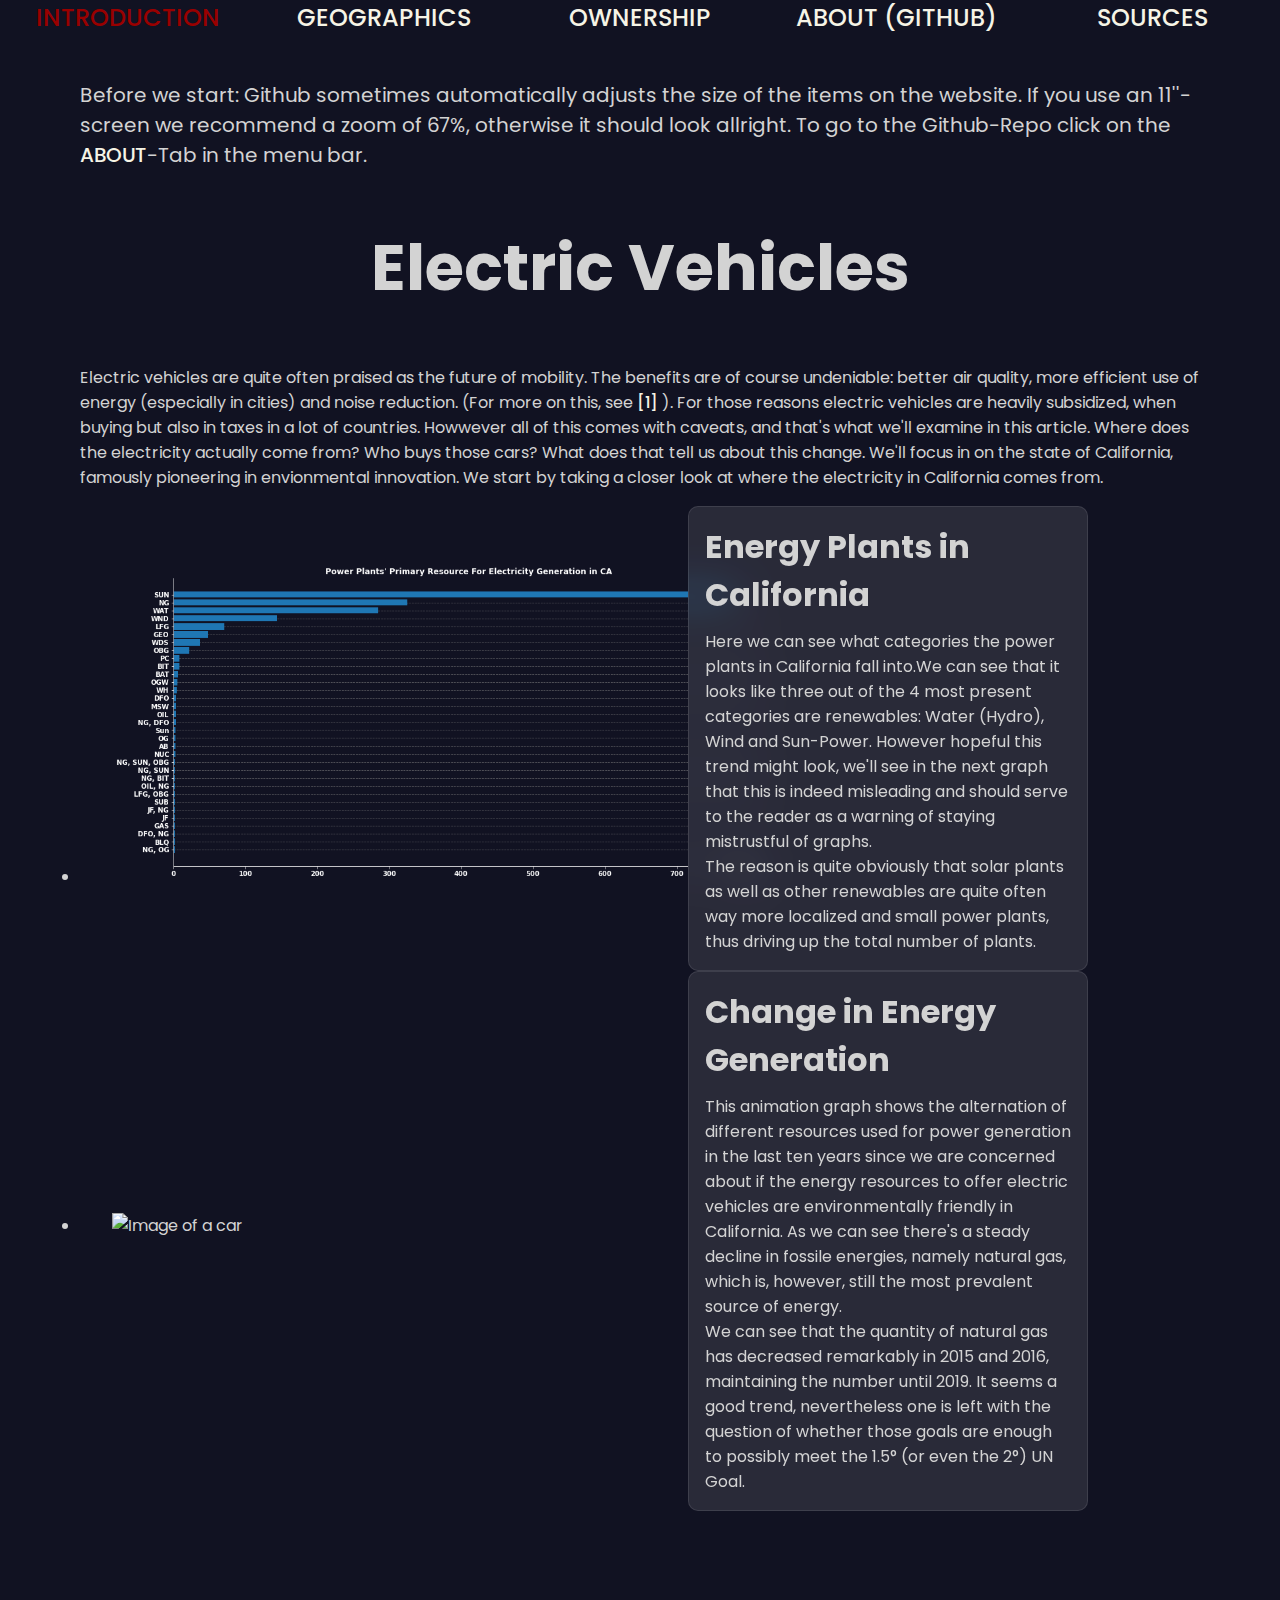
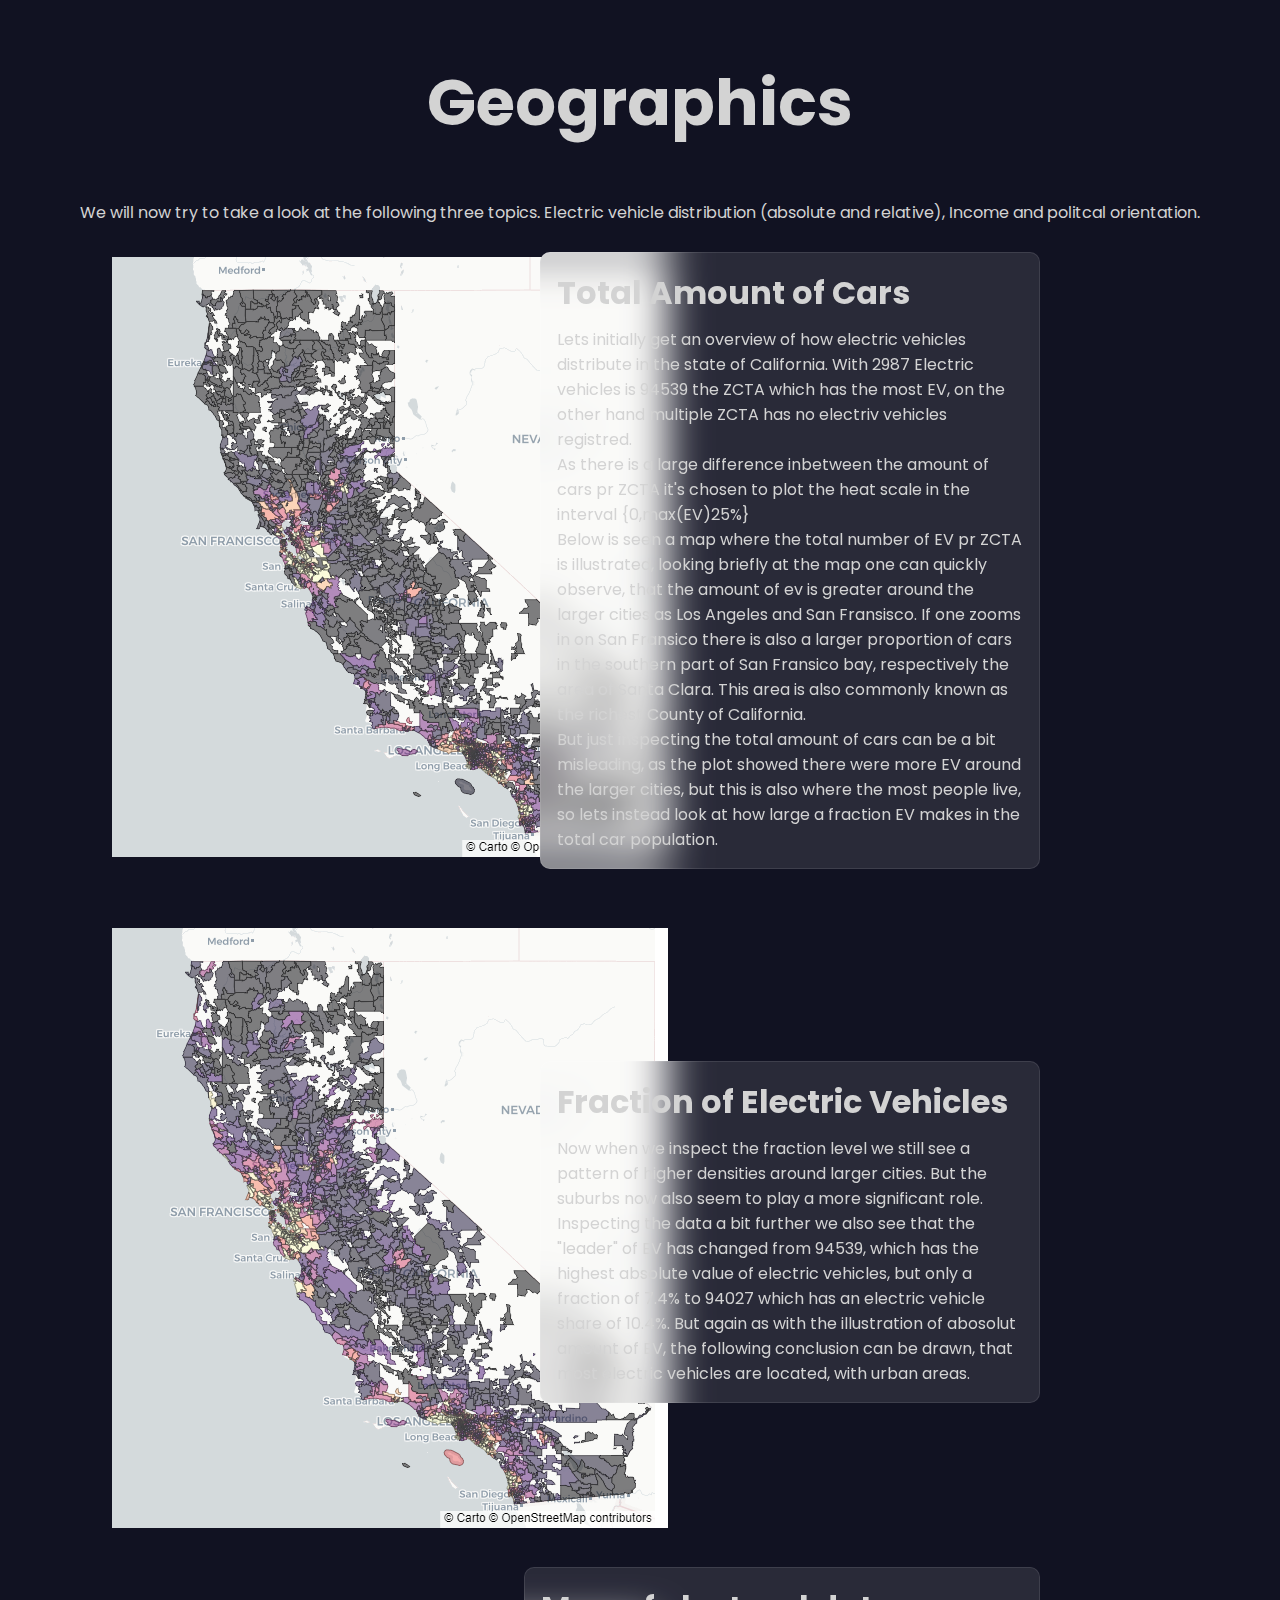
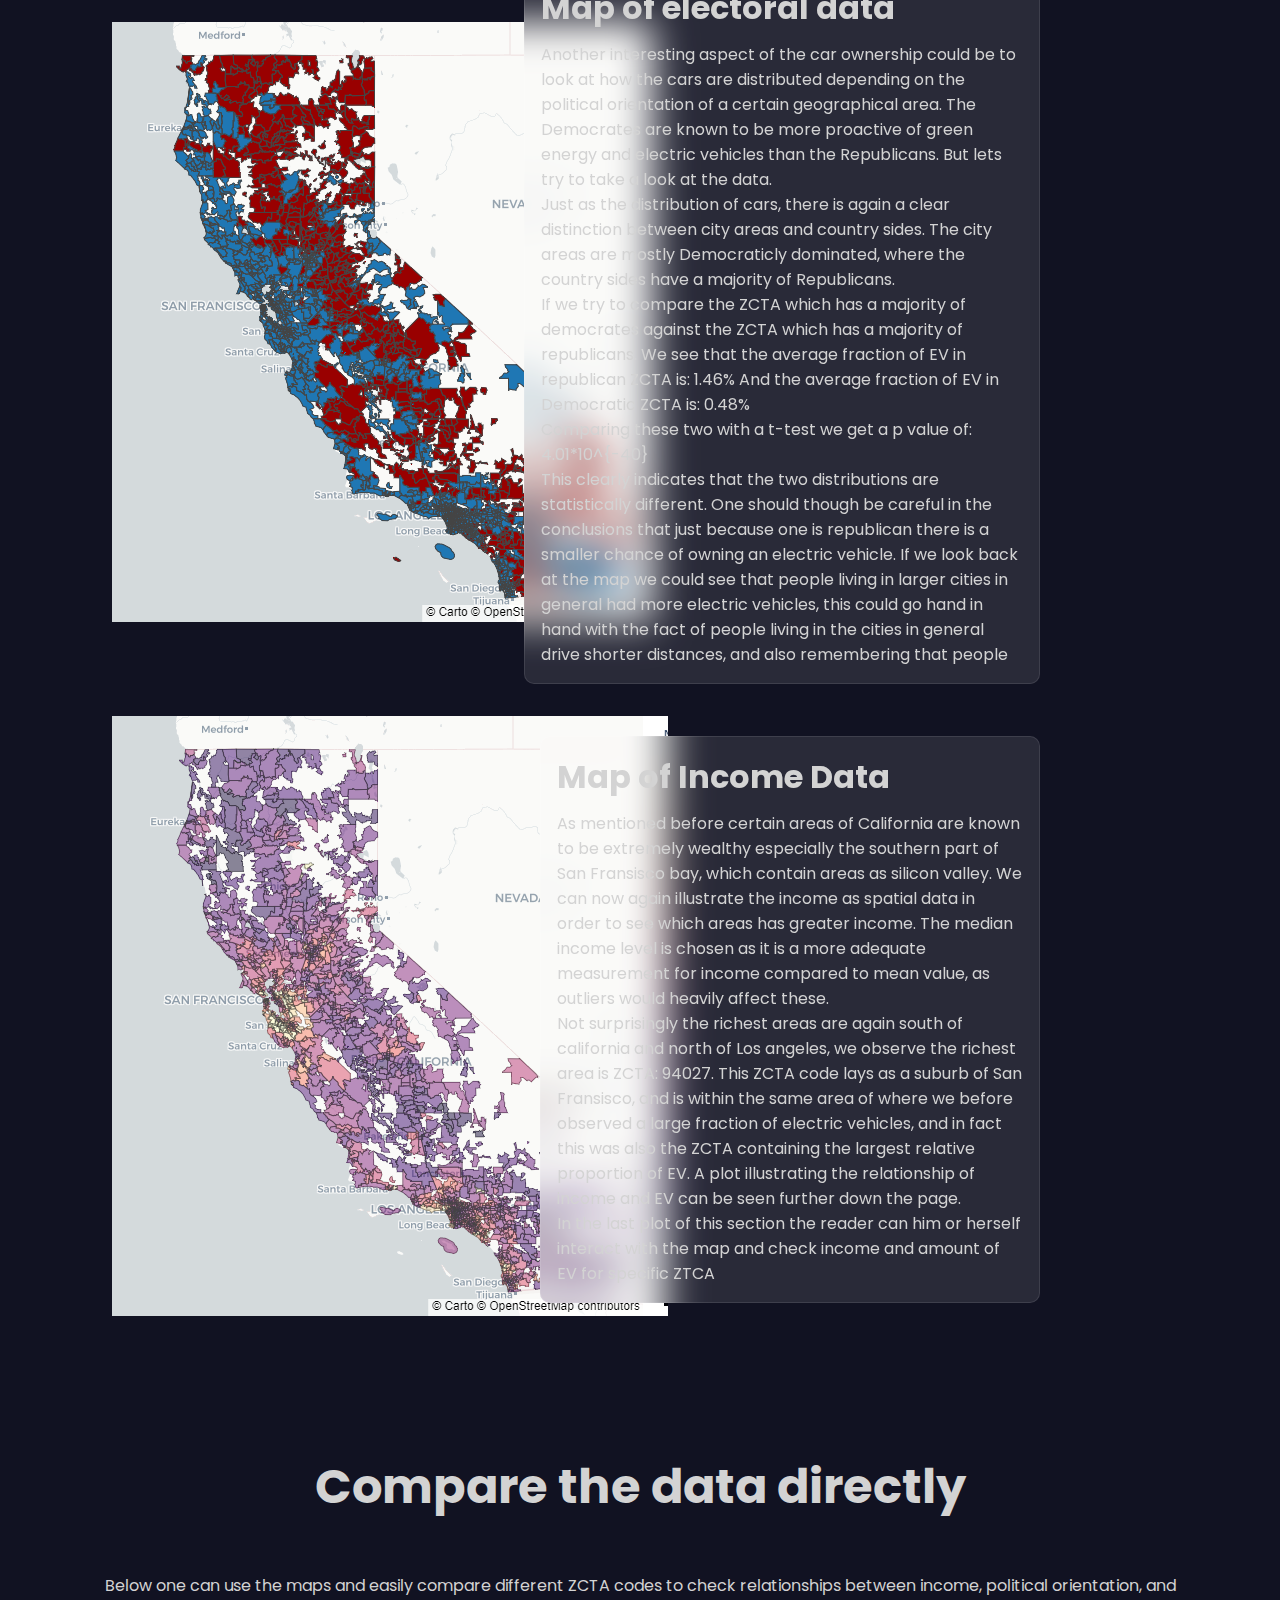
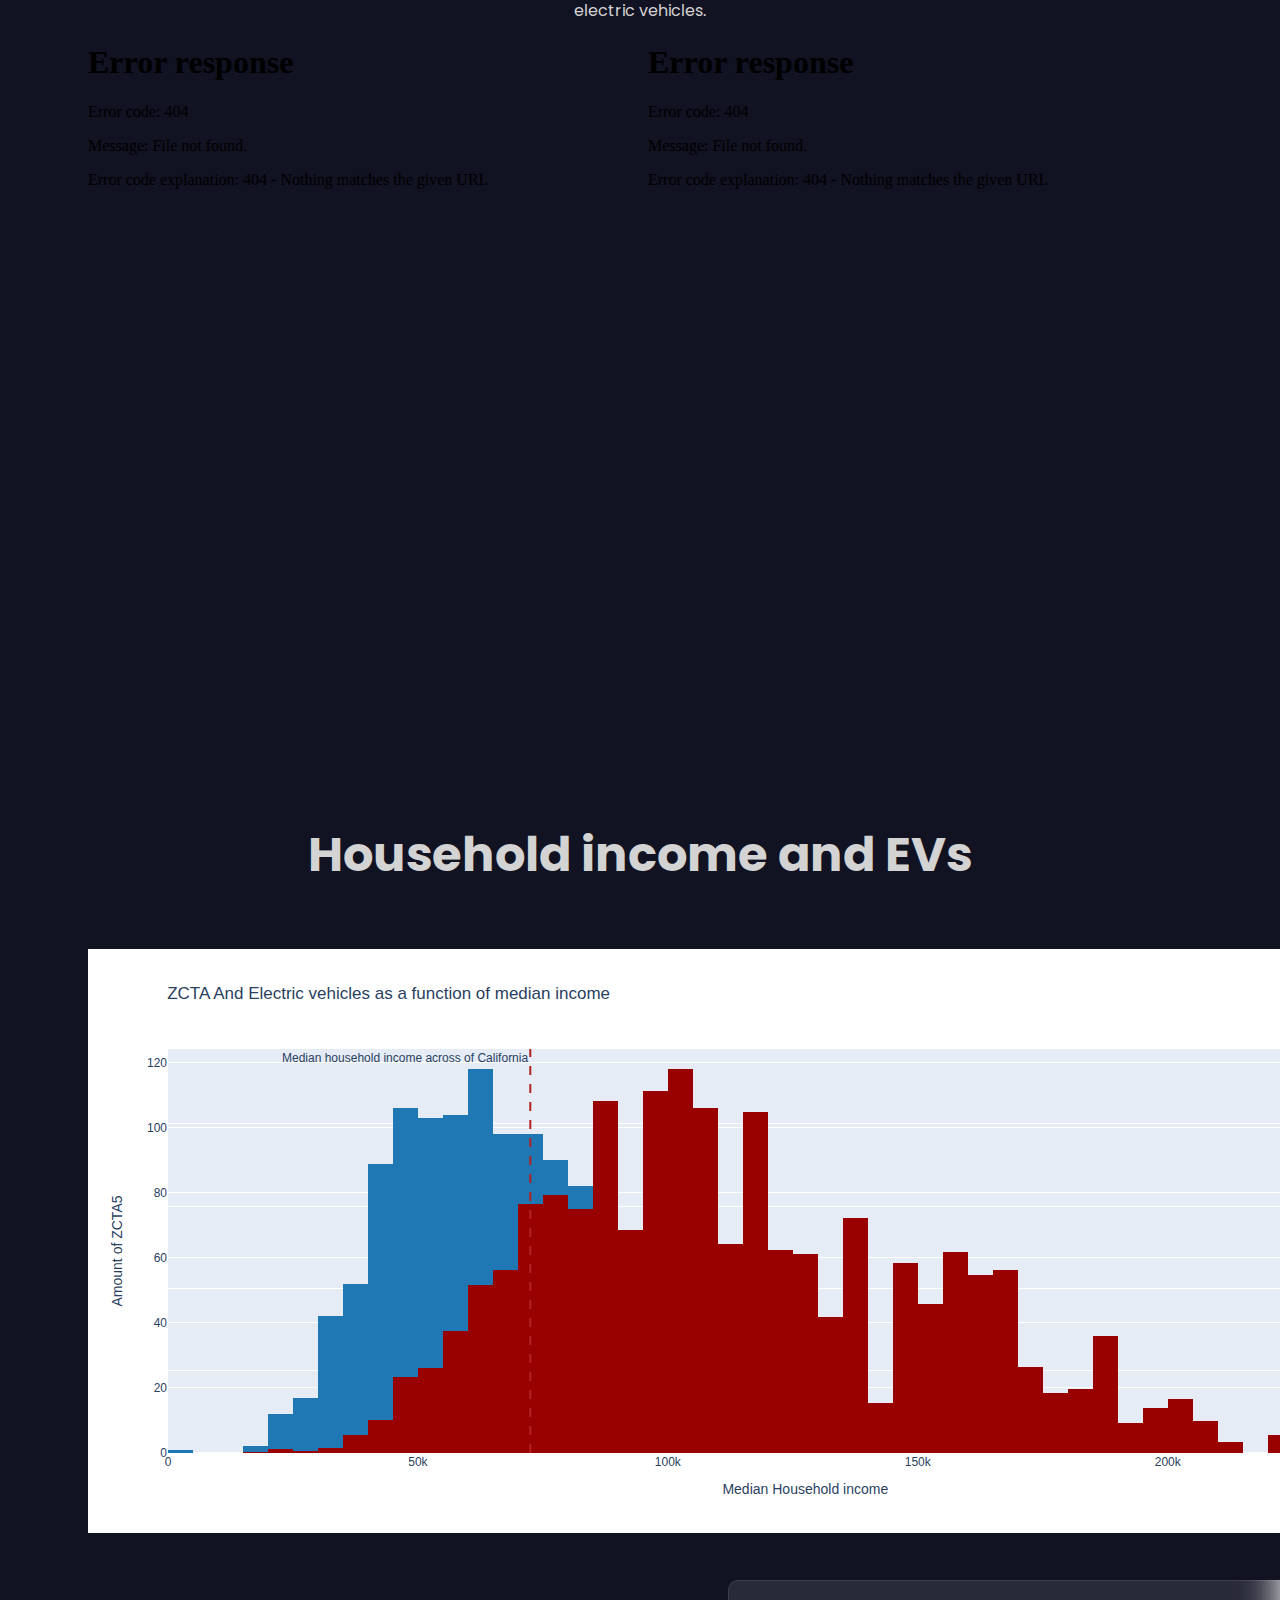
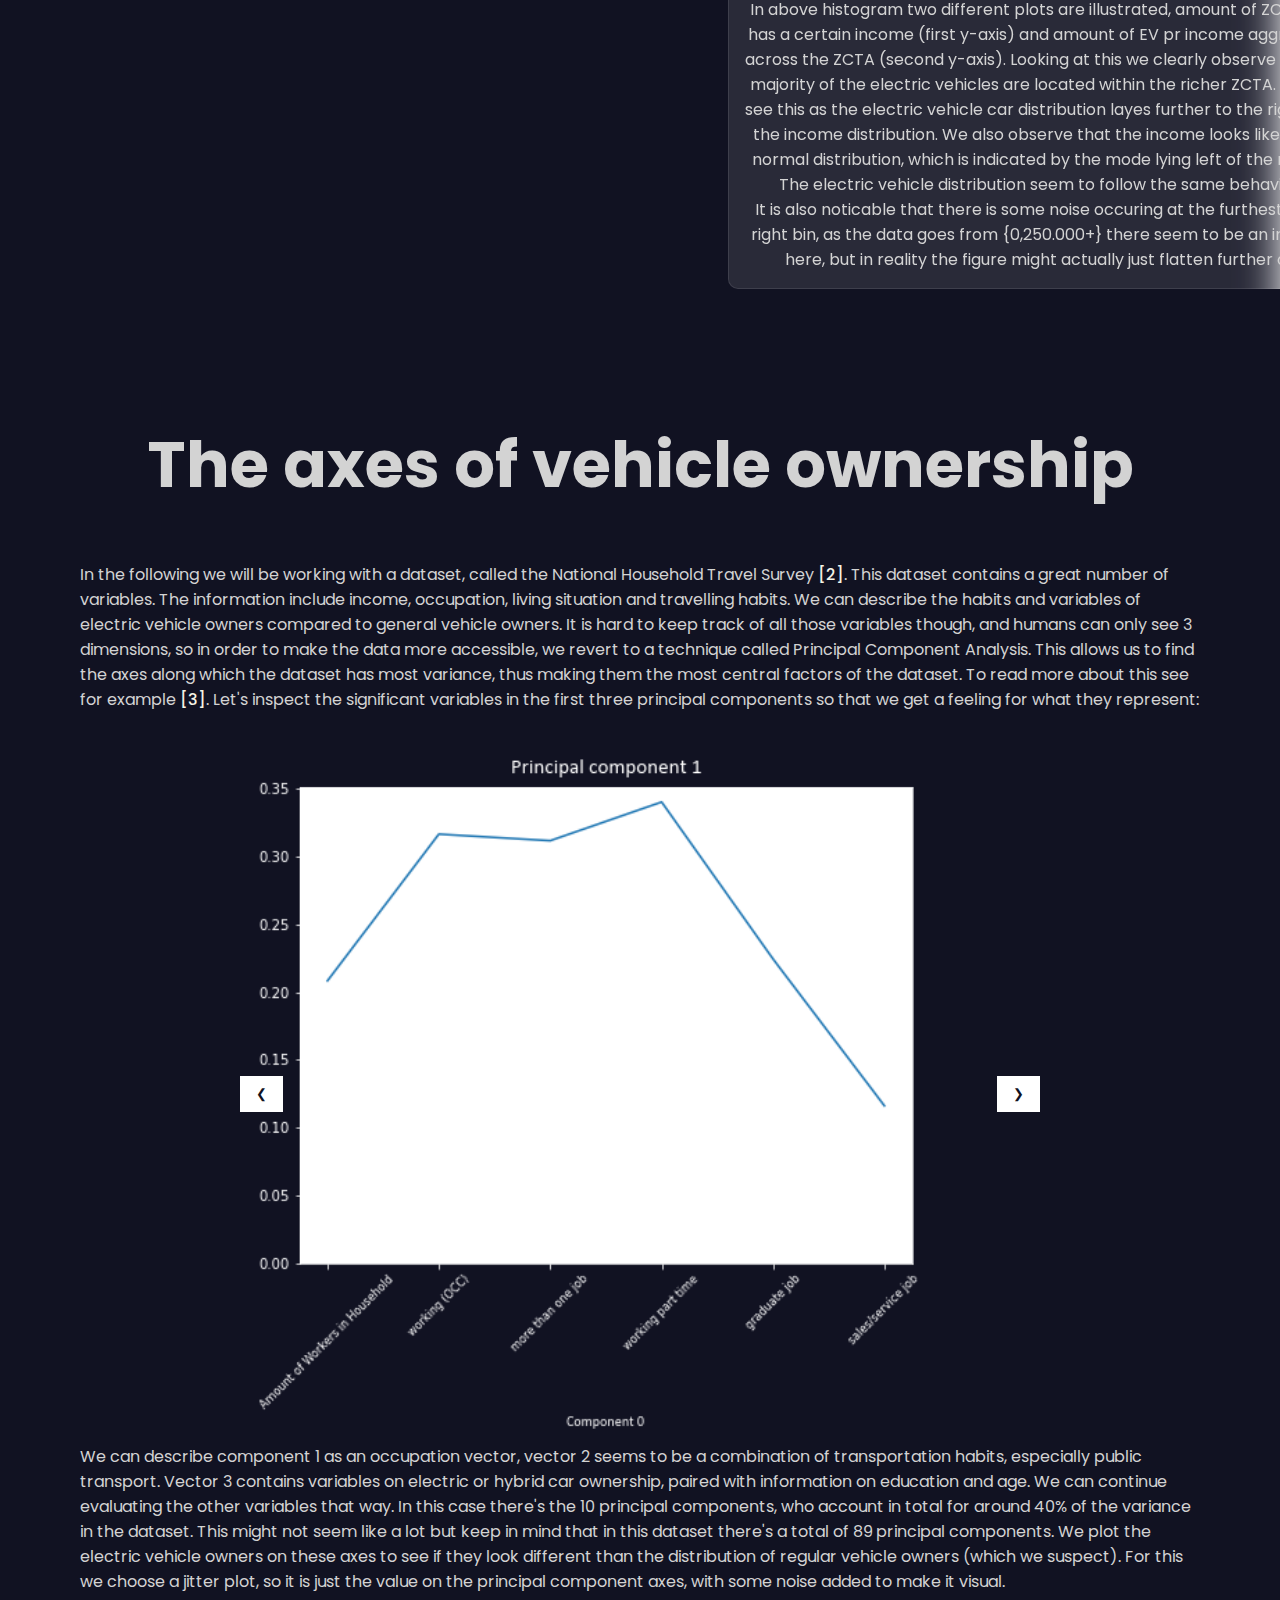
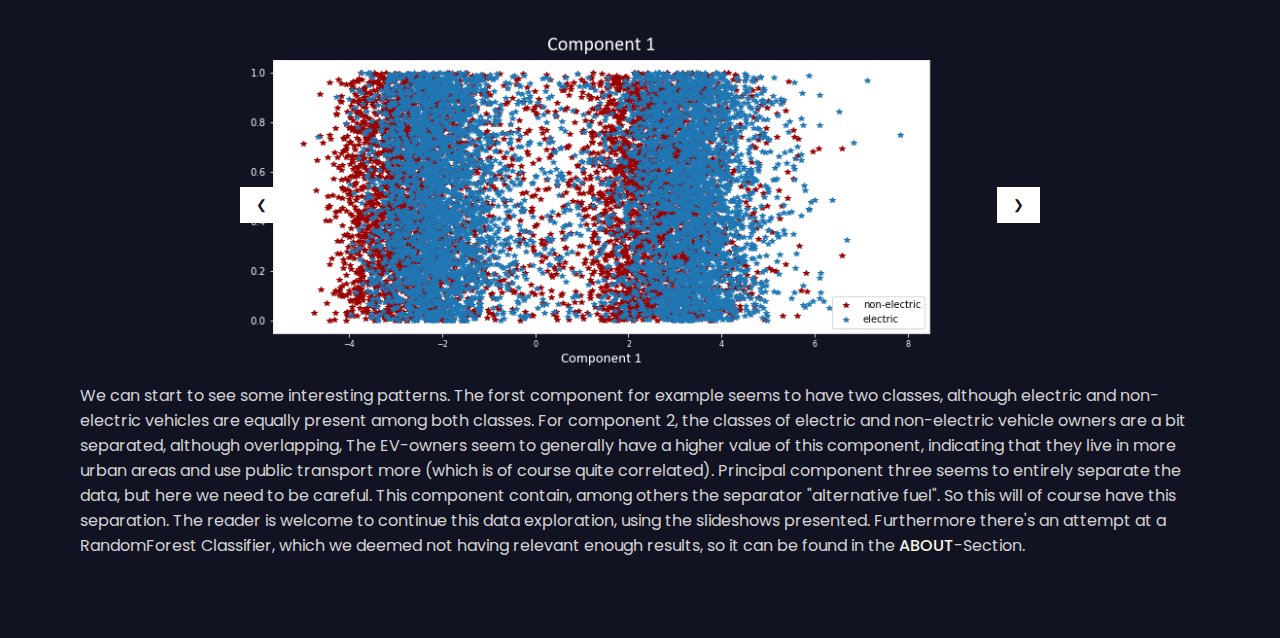
==== commit 5d1206a9: "isahkj,bvhlaiskhv" ====
--- a/index.html
+++ b/index.html
@@ -12,7 +12,7 @@
   </head>
 
   <body>
-
+    <SCRIPT TYPE="text/javascript"> function popup(mylink, windowname) { if (! window.focus)return true; var href; if (typeof(mylink) == 'string') href=mylink; else href=mylink.href; window.open(href, windowname, 'width=400,height=200,scrollbars=yes'); return false; } </SCRIPT>
 
     <div class="navbar">
       <!-- <div class="container">
@@ -22,13 +22,15 @@
             <a href="#anchor1">Introduction</a>
             <a href="#anchor2">Geographics</a>
             <a href="#anchor3">Ownership</a>
-            <a href="#">About</a>
+            <a href="https://github.com/klaramaria/social_data_final">About (Github)</a>
             <a href="sources.html">Sources</a> 
       </nav>
     </div>
 
     <section class="sec-01" id="anchor1">
       <div class="container">
+        <div style="font: 20px Poppins; color: lightgray">Before we start: Github sometimes automatically adjusts the size of the items
+        on the website. If you use an 11''-screen we recommend a zoom of 67%, otherwise it should look allright. To go to the Github-Repo click on the <a href="https://github.com/klaramaria/social_data_final">About</a>-Tab in the menu bar.</div>
         <h2 class="sec-01-title">Electric Vehicles</h2>
         Electric vehicles are quite often praised as the future of mobility. The benefits are of course undeniable: better air quality, 
         more efficient use of energy (especially in cities) and noise reduction. (For more on this, see <a href="sources.html#benefitsevs">[1]</a> ).
@@ -42,10 +44,16 @@
             <div class="content">
             <img src="docs/PowerPlantsPrimaryResorces.png" alt="Image of a car" class="electric-car">
             <div class="text-box">
-              <h3>Sales of Cars and Purpose of Article</h3>
-              <p>Here we'll have a text describing the rise in sales of electric cars over the last years and how much 
-                more there's being sold (exponential trend). We say that we want to find out what this trend means on a social 
-                level. Who are the people that buy electric cars. 
+              <h3>Energy Plants in California</h3>
+              <p>
+                Here we can see what categories the power plants in California fall into.We can see that it looks 
+                like three out of the 4 most present categories are renewables: Water (Hydro), Wind and Sun-Power. 
+                However hopeful this trend might look, we'll see in the next graph that this is indeed misleading and should serve
+                to the reader as a warning of staying mistrustful of graphs. 
+              </p>
+              <p>
+                The reason is quite obviously that solar plants as well as other renewables are quite often way more localized
+                and small power plants, thus driving up the total number of plants. 
               </p>
             </div>
           </li>
@@ -53,11 +61,16 @@
             <div class="content">
               <img src="docs/California_power_generation_per_year.gif" alt="Image of a car" class="electric-car">
               <div class="text-box">
-                <h3>Environmental Background</h3>
+                <h3>Change in Energy Generation</h3>
                 <p>
-                  Here we'll have a text saying something about the Environmental impact of electric cars. How much better are they?
-                  We'll put some footnotes in that we might make an extra tab for (sources).  We put in a graph describing 
-                  electricity in California as a note on how there is still a lot to be done. 
+                  This animation graph shows the alternation of different resources used for power generation 
+                  in the last ten years since we are concerned about if the energy resources to offer electric 
+                  vehicles are environmentally friendly in California. As we can see there's a steady decline in
+                fossile energies, namely natural gas, which is, however, still the most prevalent source of energy.</p> 
+                <p>
+                  We can see that the quantity of natural gas has decreased remarkably in 2015 and 2016, maintaining the number until 
+                  2019. It seems a good trend, nevertheless one is left with the question of whether those goals are
+                  enough to possibly meet the 1.5° (or even the 2°) UN Goal.
                 </p>
               </div>
           </div>
@@ -143,10 +156,16 @@
           </div>
           <div class="text-box">
             <h3>Map of Income Data</h3>
-            <p>Lorem ipsum dolor sit amet, consectetur adipisicing elit, sed do eiusmod tempor incididunt ut labore et dolore magna
-              aliqua. Ut enim ad minim veniam, quis nostrud exercitation ullamco laboris nisi ut aliquip ex ea commodo consequat. Duis
-              aute irure dolor in reprehenderit in voluptate velit esse cillum dolore eu fugiat nulla pariatur.</p>
-          </div>
+            <p>As mentioned before certain areas of California are known to be extremely wealthy especially the southern part of San Fransisco bay, which
+              contain areas as silicon valley. We can now again illustrate the income as spatial data in order to see which areas has greater income.
+              The median income level is chosen as it is a more adequate measurement for income compared to mean value, as outliers would heavily affect these.
+              </p><p>
+              Not surprisingly the richest areas are again south of california and north of Los angeles, we observe the richest area is ZCTA: 94027.
+              This ZCTA code lays as a suburb of San Fransisco, and is within the same area of where we before observed a large fraction of electric vehicles, and in fact this was also the ZCTA containing the largest relative proportion of EV.
+              A plot illustrating the relationship of income and EV can be seen further down the page. </p> <p>
+              In the last plot of this section the reader can him or herself interact with the map and check income and amount of EV for specific ZTCA</p>
+            </p>
+            </div>
         </div>
         <div class="content2">
           <h4>Compare the data directly</h4>
@@ -165,9 +184,11 @@
             <iframe src="docs/Household_vs_EV_Income.html" height='600'  width='1600' frameborder="0"></iframe>
             <div class="text-box"> 
               <p>
-                Here we can see an interesting skewed distribution for both curves. Howwever we can see there's a significant
-                difference in the income of EV Owners and owners of regular vehicles. Namely EV-Owners are significantly wealthier
-                than the other group. 
+                In above histogram two different plots are illustrated, amount of ZCTA that has a certain income (first y-axis) and amount of EV pr income aggregated across the ZCTA (second y-axis).
+Looking at this we clearly observe that the majority of the electric vehicles are located within the richer ZCTA. We can see this as the electric vehicle car distribution layes further to the right than the income distribution.
+We also observe that the income looks like a skew normal distribution, which is indicated by the mode lying left of the median.
+The electric vehicle distribution seem to follow the same behaviour. </p><p>
+It is also noticable that there is some noise occuring at the furthest to the right bin, as the data goes from {0,250.000+} there seem to be an increase here, but in reality the figure might actually just flatten further out. 
               </p>
             </div>
           </div>
@@ -317,7 +338,8 @@
          use public transport more (which is of course quite correlated). Principal component three seems to entirely
          separate the data, but here we need to be careful. This component contain, among others the separator "alternative fuel". 
          So this will of course have this separation. The reader is welcome to continue this data exploration, using 
-         the slideshows presented. 
+         the slideshows presented. Furthermore there's an attempt at a RandomForest Classifier, which we deemed not 
+         having relevant enough results, so it can be found in the <a href="https://github.com/klaramaria/social_data_final">About</a>-Section. 
       </div>
     </section>
 
--- a/css/main.css
+++ b/css/main.css
@@ -58,6 +58,7 @@
   text-align: center;
   color: lightgray;
   margin-bottom: 50px;
+  margin-top: 50px;
 }
 
 .sec-01 .content {
@@ -87,8 +88,8 @@
   width: 500px;
   position: relative;
   z-index: 2;
-  top: 5em;
-  right: 10em;
+  top: 1em;
+  right: 7em;
 }
 
 .sec-01 .content .text-box h3 {
@@ -285,14 +286,13 @@
 .source-section a {
   color: #f6f4e6;
   text-decoration: none;
-  font-size: 1em;
+  font-size: 1.2em;
   text-transform: uppercase;
   font-weight: 500;
-  width: 25%;
   -webkit-transition: all 0.2s ease-in-out;
   transition: all 0.2s ease-in-out;
   float: right;
-  margin-right: 15em;
+  margin-right: 10em;
 }
 
 .source-section a:hover {
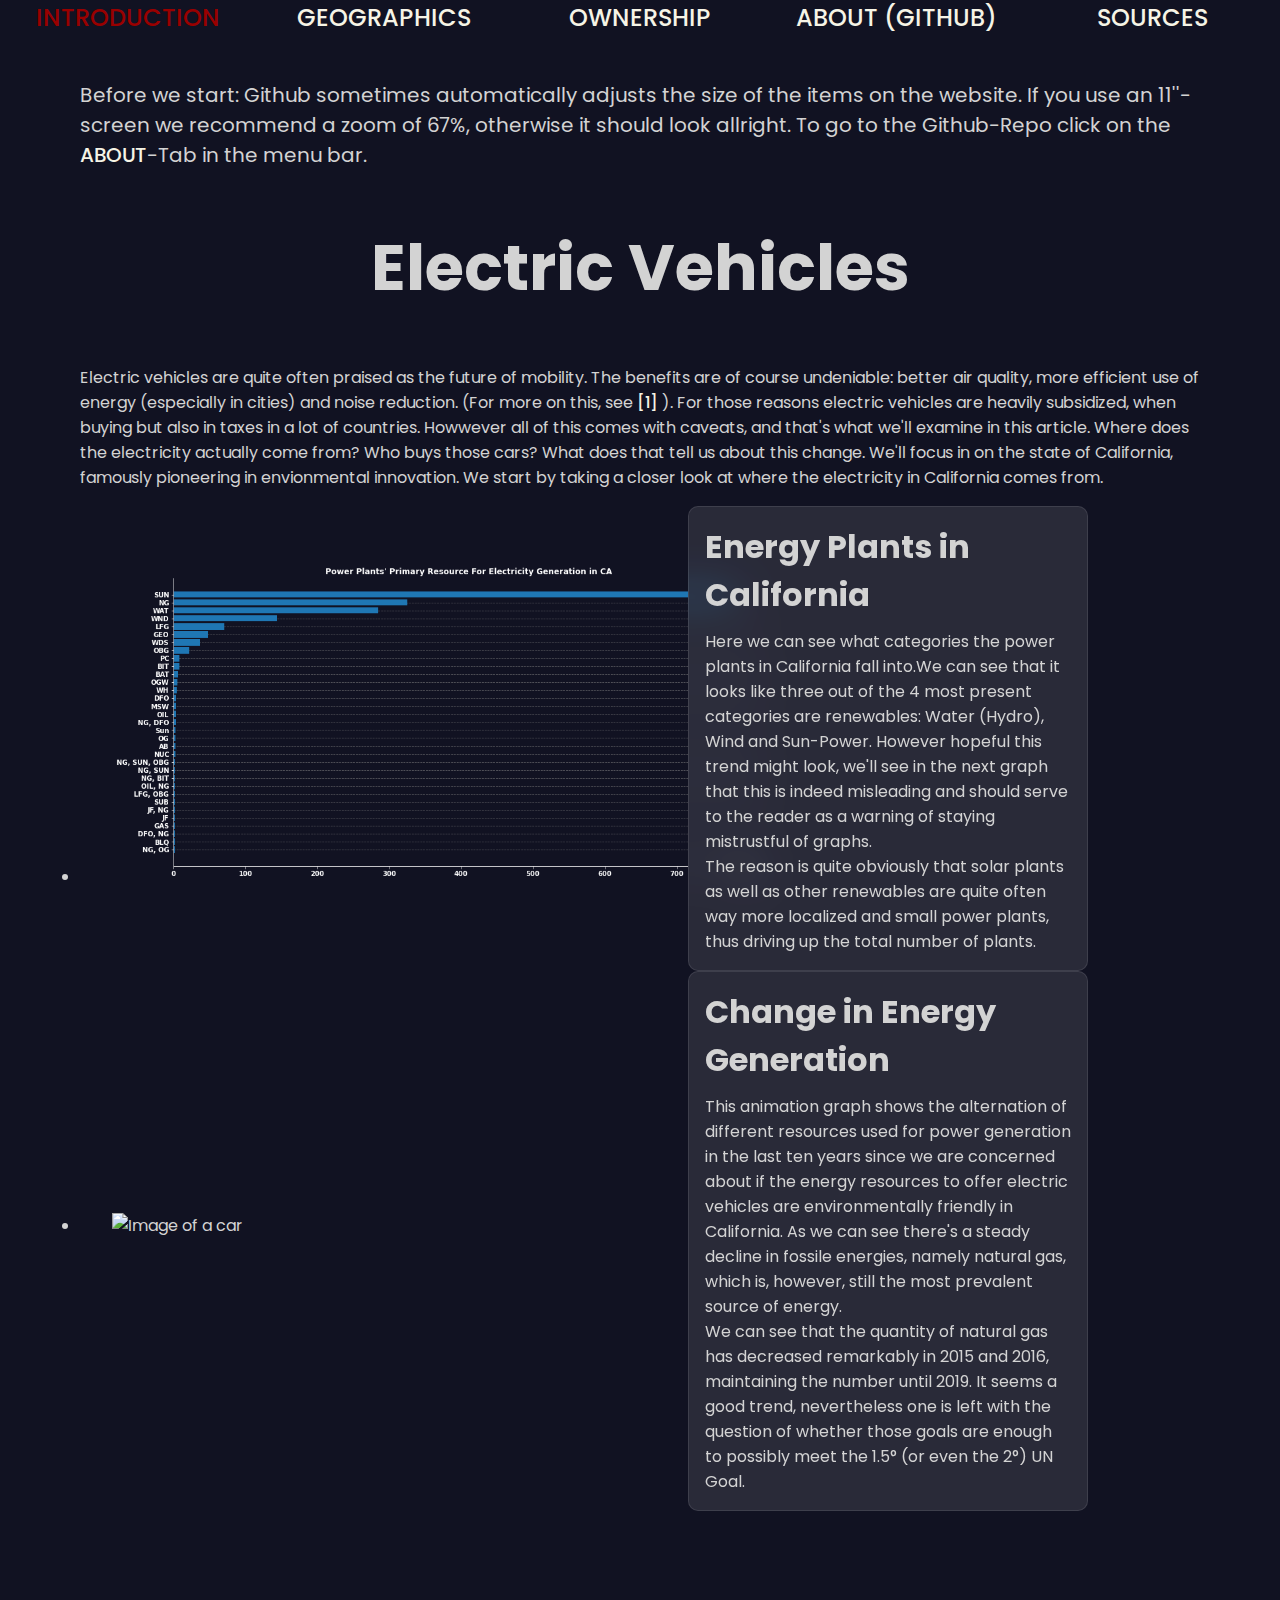
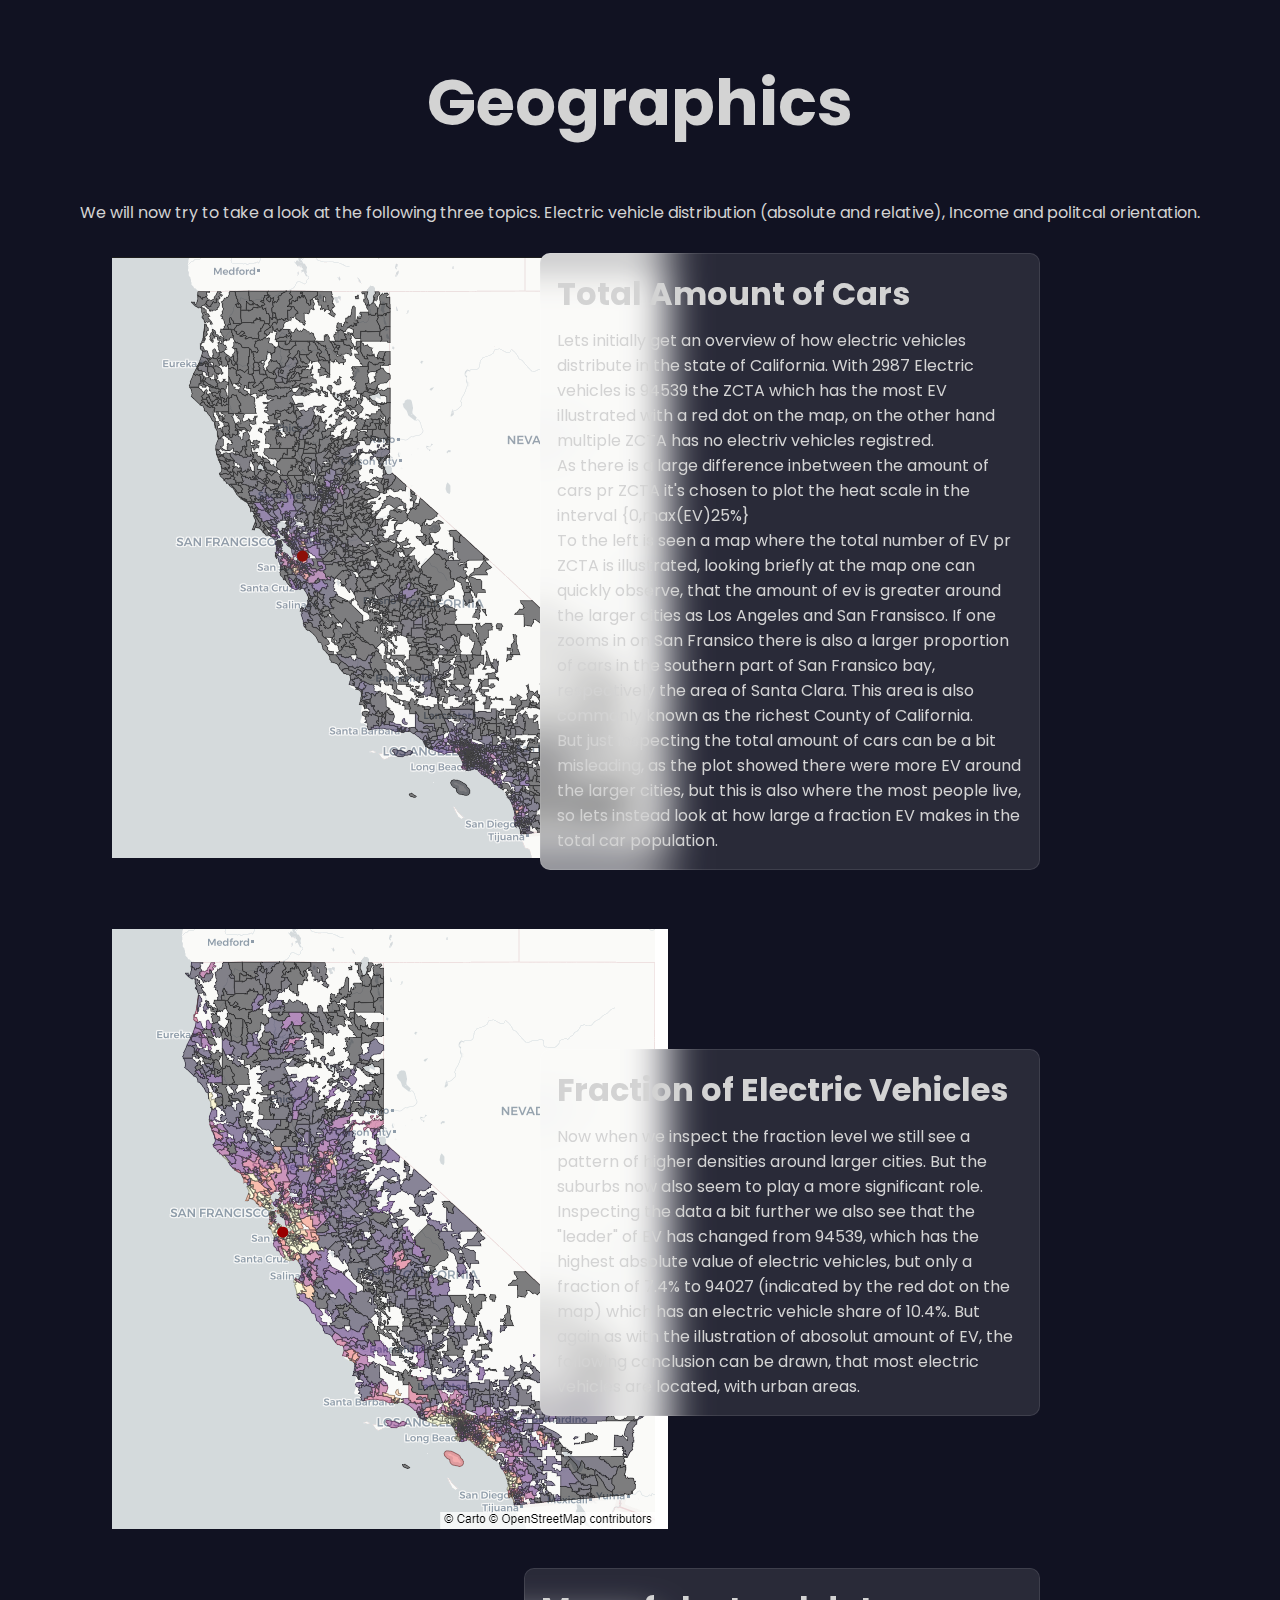
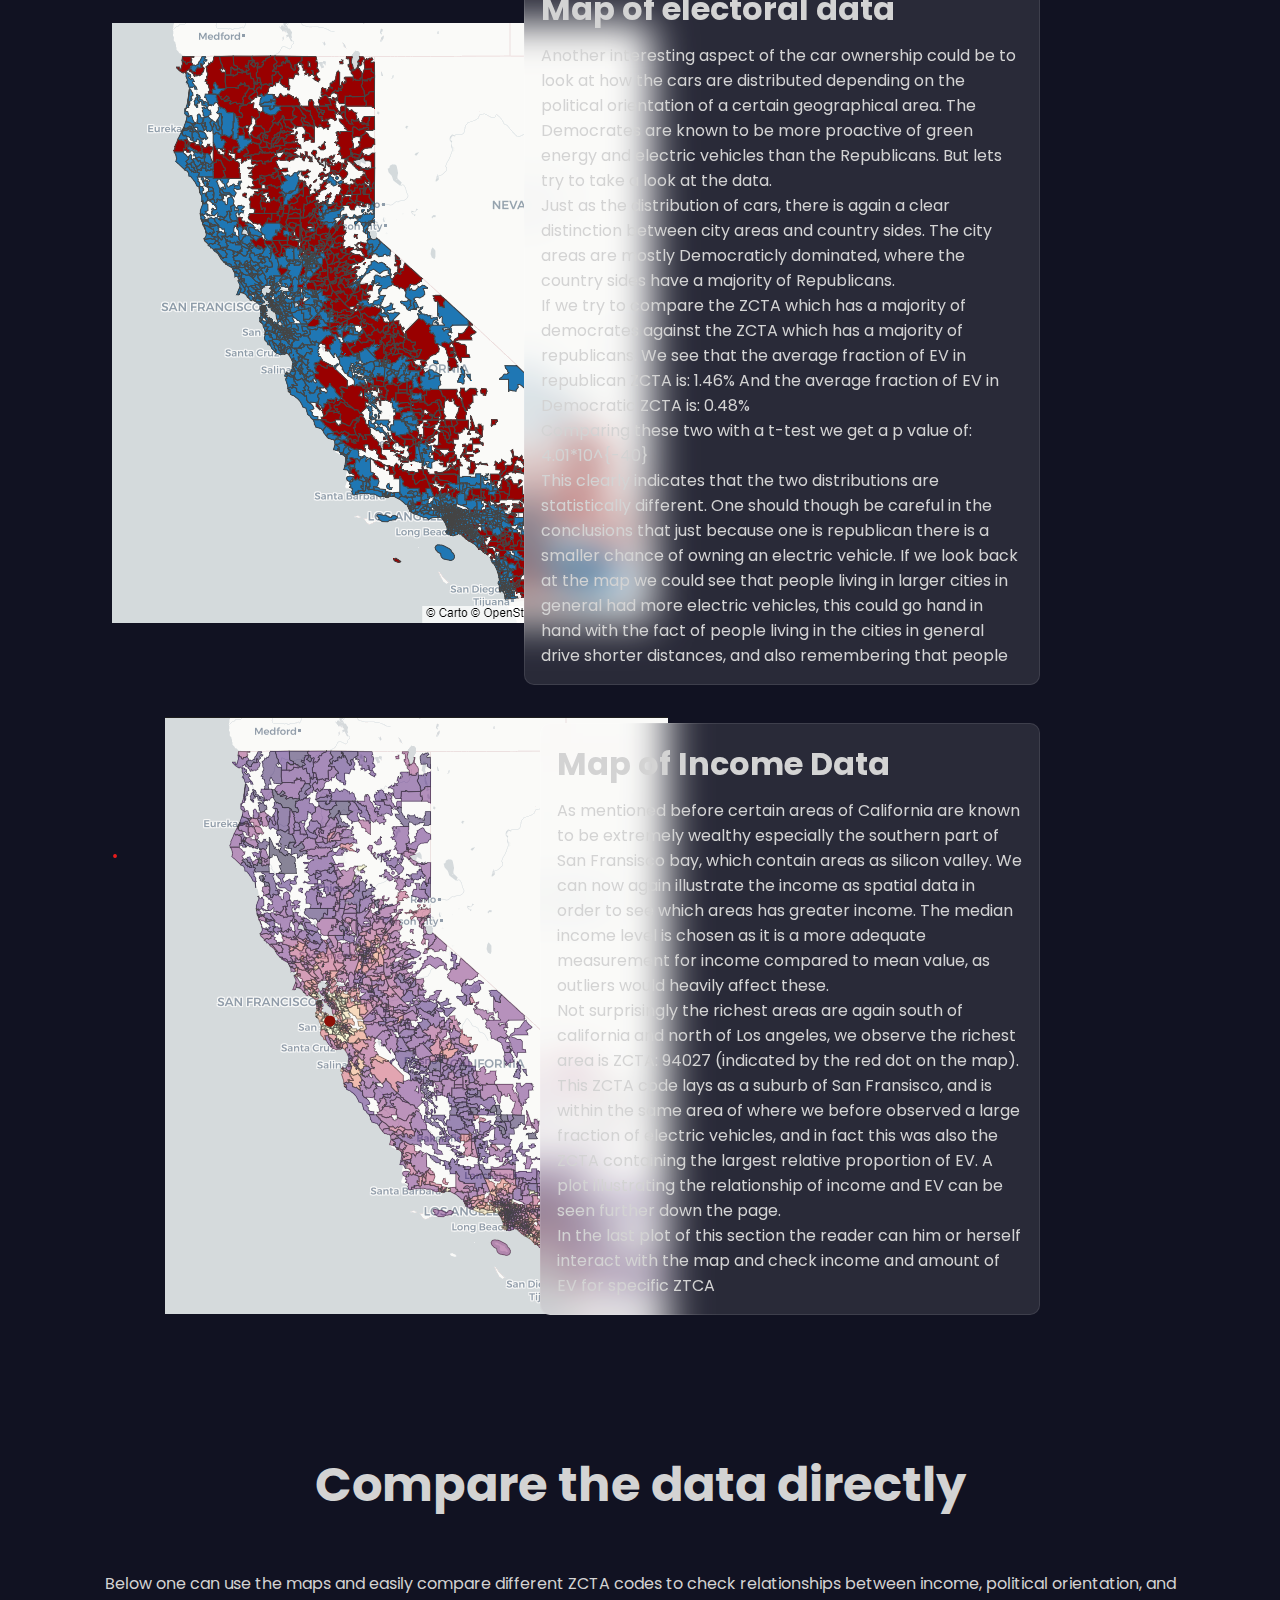
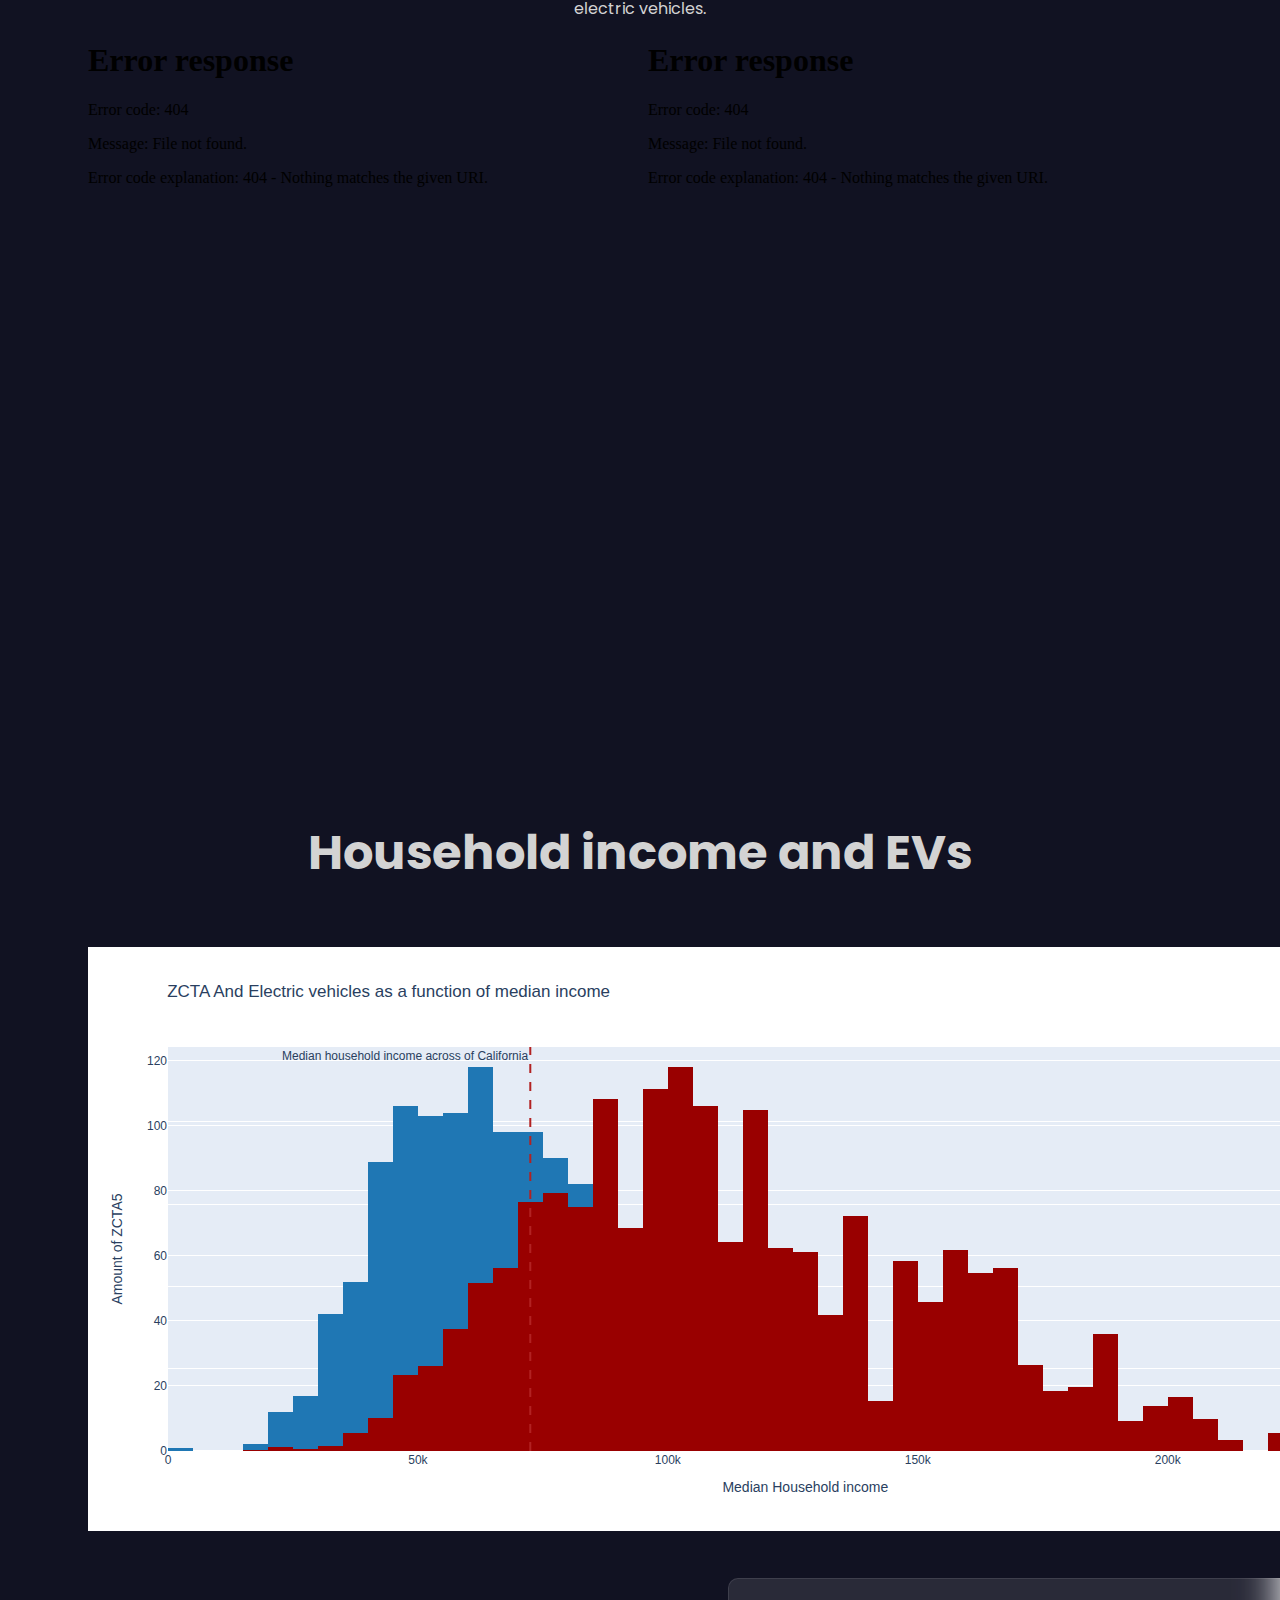
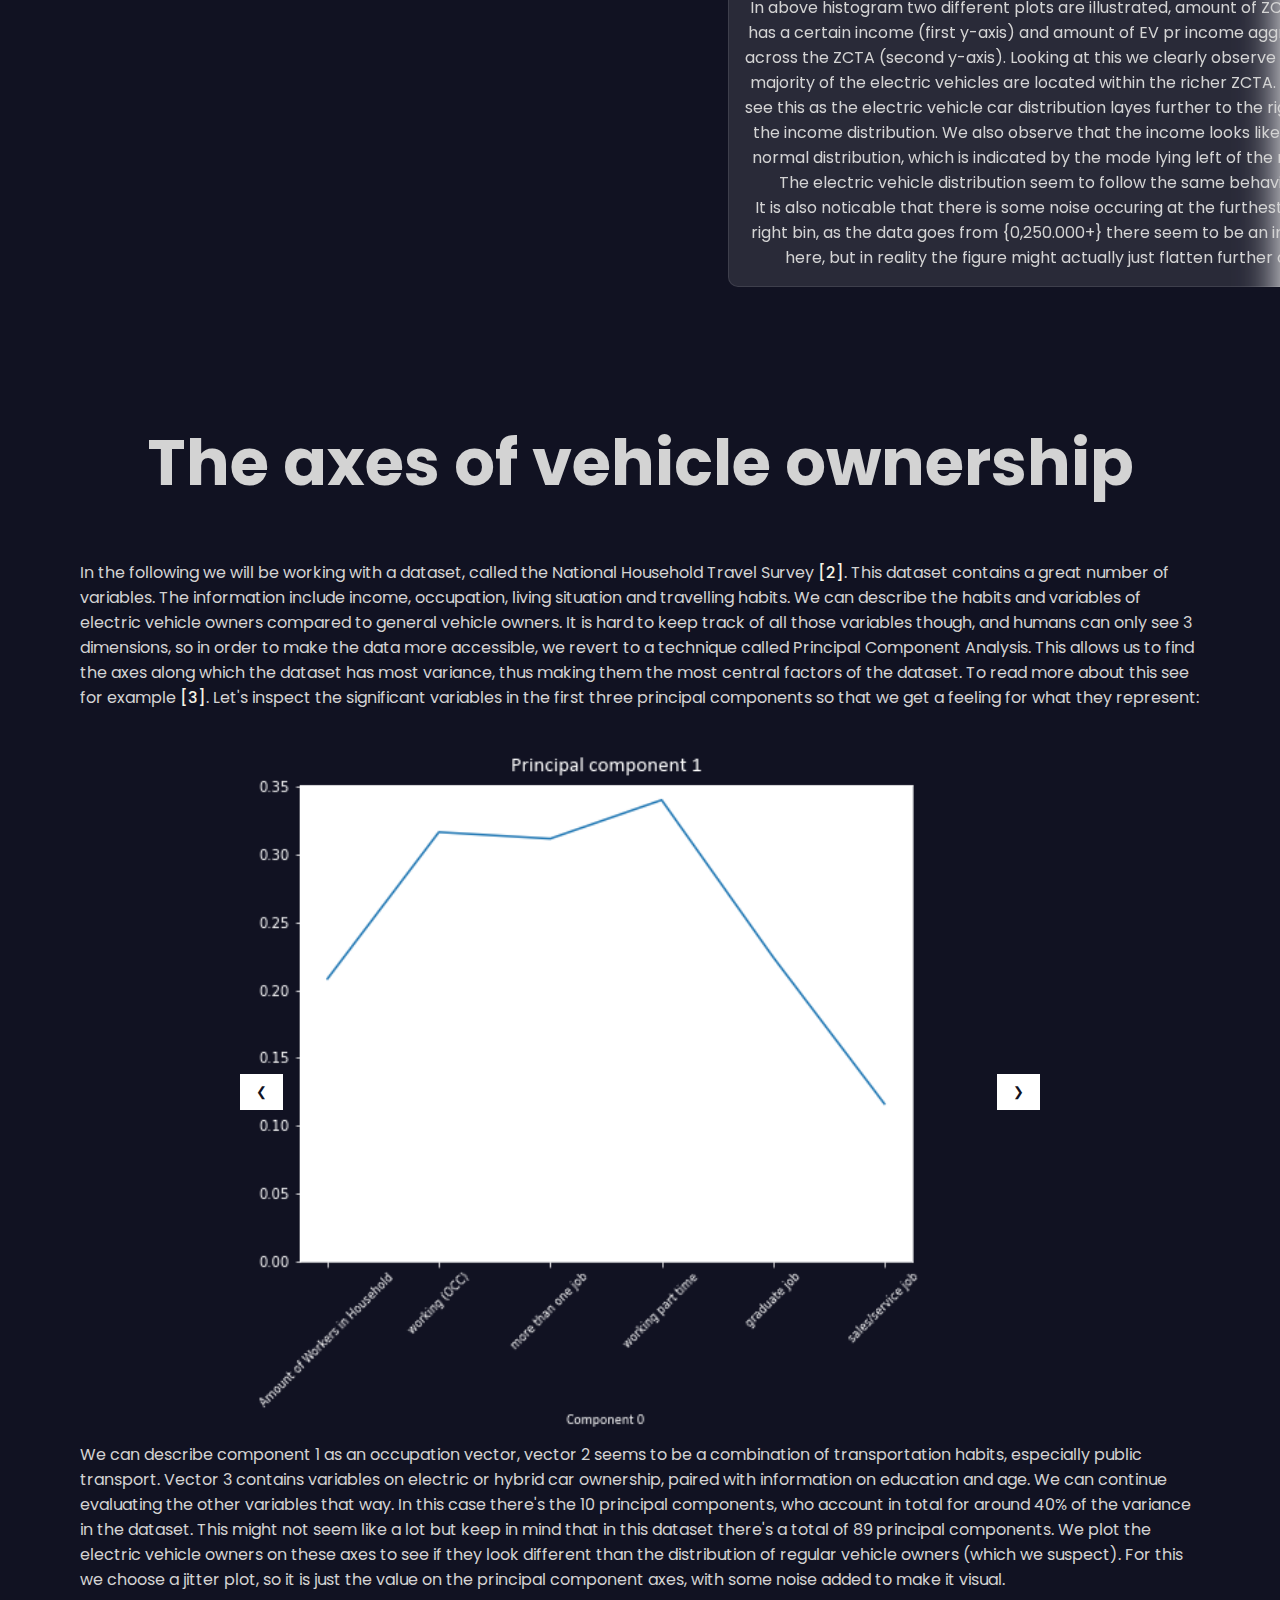
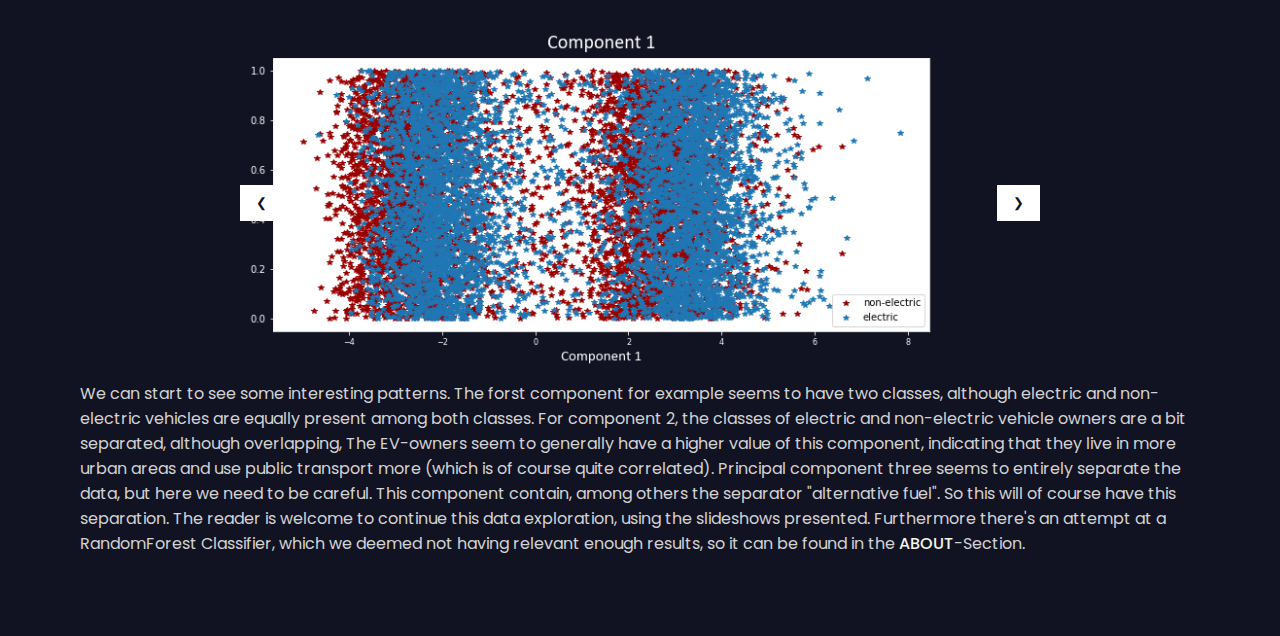
==== commit e9263c27: "rrrr" ====
--- a/index.html
+++ b/index.html
@@ -92,13 +92,13 @@
           <div class="text-box">
             <h3>Total Amount of Cars</h3>
             <p>Lets initially get an overview of how electric vehicles distribute in the state of California.
-              With 2987 Electric vehicles is 94539 the ZCTA which has the most EV, on the other hand multiple ZCTA has no electriv vehicles registred.
+              With 2987 Electric vehicles is 94539 the ZCTA which has the most EV illustrated with a red dot on the map, on the other hand multiple ZCTA has no electriv vehicles registred.
                </p>
                <p>
               As there is a large difference inbetween the amount of cars pr ZCTA it's chosen to plot the heat scale in the interval {0,max(EV)25%}
             </p>
             <p>
-              Below is seen a map where the total number of EV pr ZCTA is illustrated, looking briefly at the map one can quickly observe,
+              To the left is seen a map where the total number of EV pr ZCTA is illustrated, looking briefly at the map one can quickly observe,
               that the amount of ev is greater around the larger cities as Los Angeles and San Fransisco.
               If one zooms in on San Fransico there is also a larger proportion of cars in the southern part of San Fransico bay, respectively the
               area of Santa Clara. This area is also commonly known as the richest County of California. 
@@ -116,7 +116,7 @@
             <h3>Fraction of Electric Vehicles</h3>
             <p>Now when we inspect the fraction level we still see a pattern of higher densities around larger cities. But the suburbs now also seem
               to play a more significant role. Inspecting the data a bit further we also see that the "leader" of EV has changed from 94539, which
-              has the highest absolute value of electric vehicles, but only a fraction of 7.4% to 94027 which has an electric vehicle share of 10.4%.
+              has the highest absolute value of electric vehicles, but only a fraction of 7.4% to 94027 (indicated by the red dot on the map) which has an electric vehicle share of 10.4%.
               But again as with the illustration of abosolut amount of EV, the following conclusion can be drawn, that most electric vehicles are located,
               with urban areas.
               </p>
@@ -160,7 +160,7 @@
               contain areas as silicon valley. We can now again illustrate the income as spatial data in order to see which areas has greater income.
               The median income level is chosen as it is a more adequate measurement for income compared to mean value, as outliers would heavily affect these.
               </p><p>
-              Not surprisingly the richest areas are again south of california and north of Los angeles, we observe the richest area is ZCTA: 94027.
+              Not surprisingly the richest areas are again south of california and north of Los angeles, we observe the richest area is ZCTA: 94027 (indicated by the red dot on the map).
               This ZCTA code lays as a suburb of San Fransisco, and is within the same area of where we before observed a large fraction of electric vehicles, and in fact this was also the ZCTA containing the largest relative proportion of EV.
               A plot illustrating the relationship of income and EV can be seen further down the page. </p> <p>
               In the last plot of this section the reader can him or herself interact with the map and check income and amount of EV for specific ZTCA</p>
@@ -220,7 +220,7 @@
           </div>
           
           <div class="w3-display-container mySlides">
-            <img src="docs/princ_comp3.png" style="height:700px">
+            <img src="docs/princ_comp3.png" style="width:100%">
           </div>
           <div class="w3-display-container mySlides">
             <img src="docs/princ_comp4.png" style="width:100%">
@@ -284,7 +284,7 @@
           </div>
           
           <div class="w3-display-container mySlides2">
-            <img src="docs/princ_comp_classes3.png" style="height:100%">
+            <img src="docs/princ_comp_classes3.png" style="width:100%">
           </div>
           <div class="w3-display-container mySlides2">
             <img src="docs/princ_comp_classes4.png" style="width:100%">
--- a/css/main.css
+++ b/css/main.css
@@ -253,7 +253,7 @@
   border: 1px solid rgba(255, 255, 255, 0.1);
   border-radius: 10px;
   padding: 1em;
-  width: 300px;
+  width: 400px;
   position: relative;
   z-index: 3;
   top: 2em;
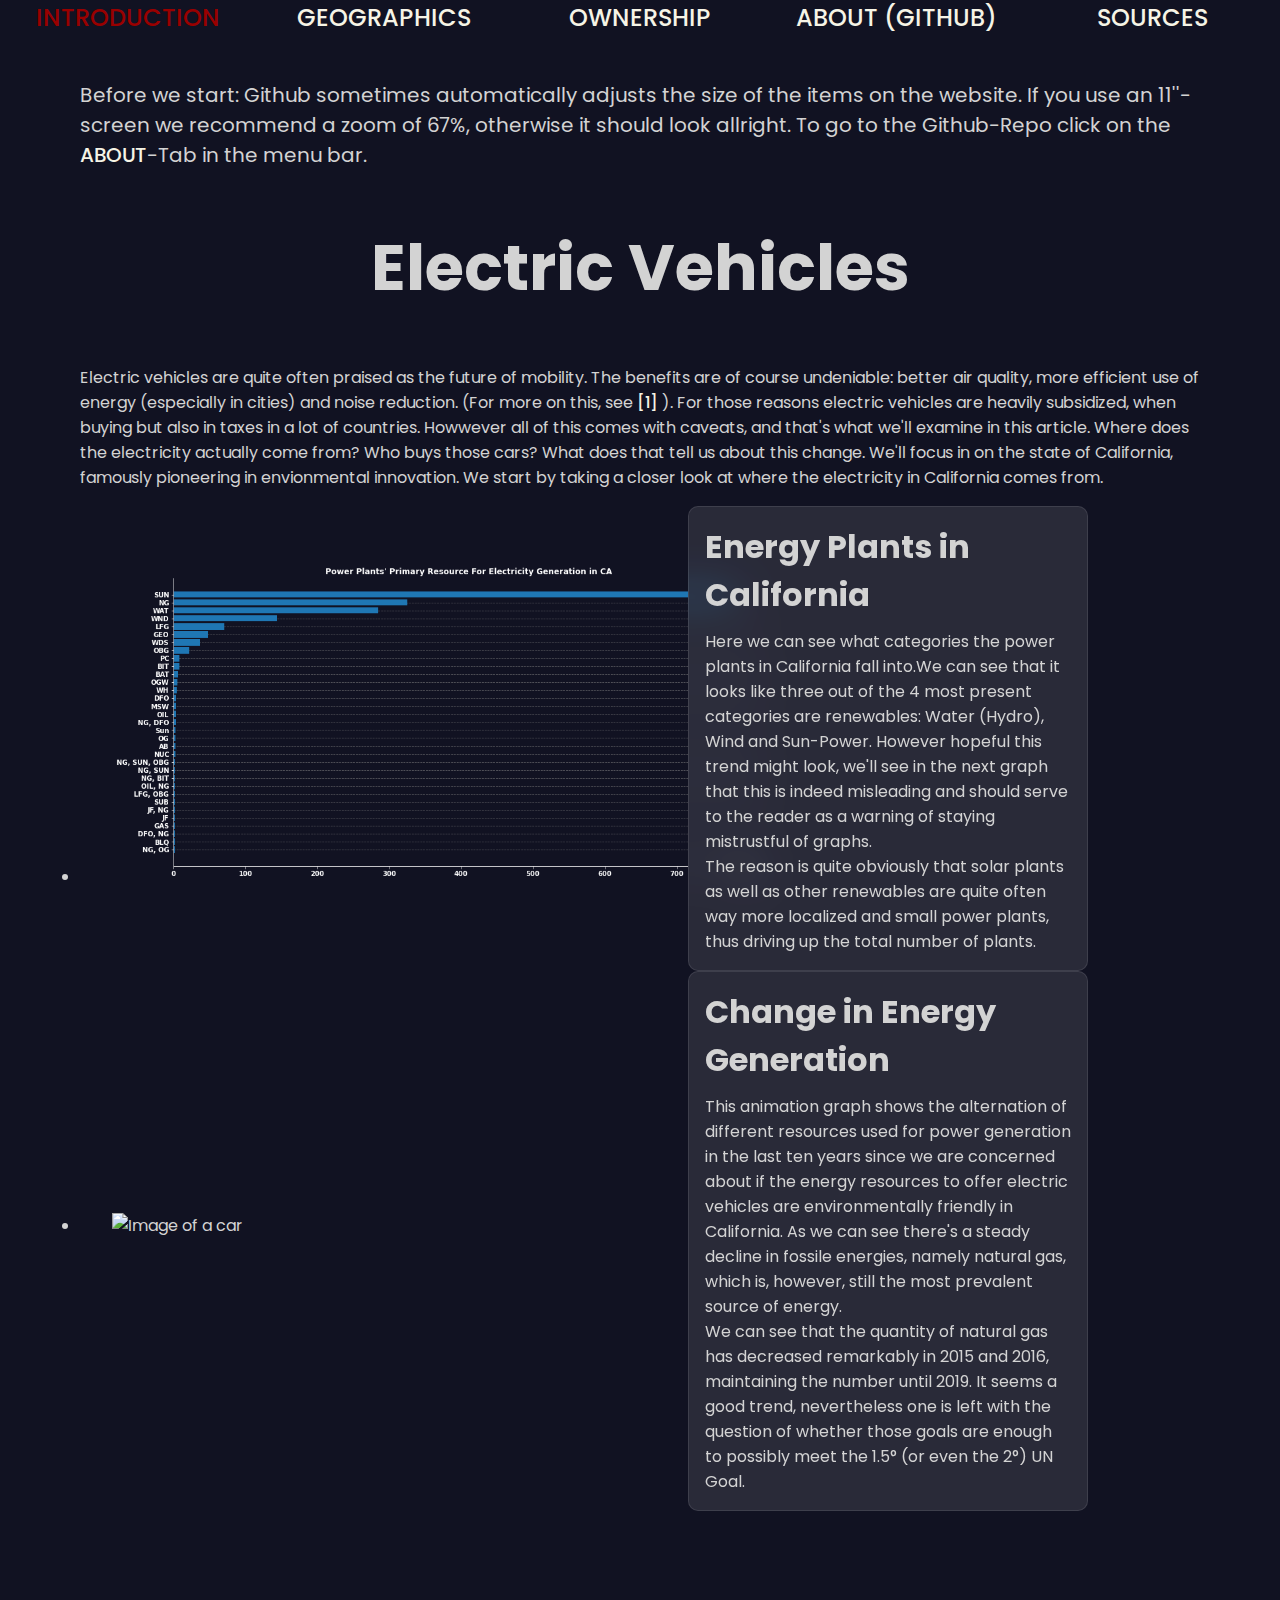
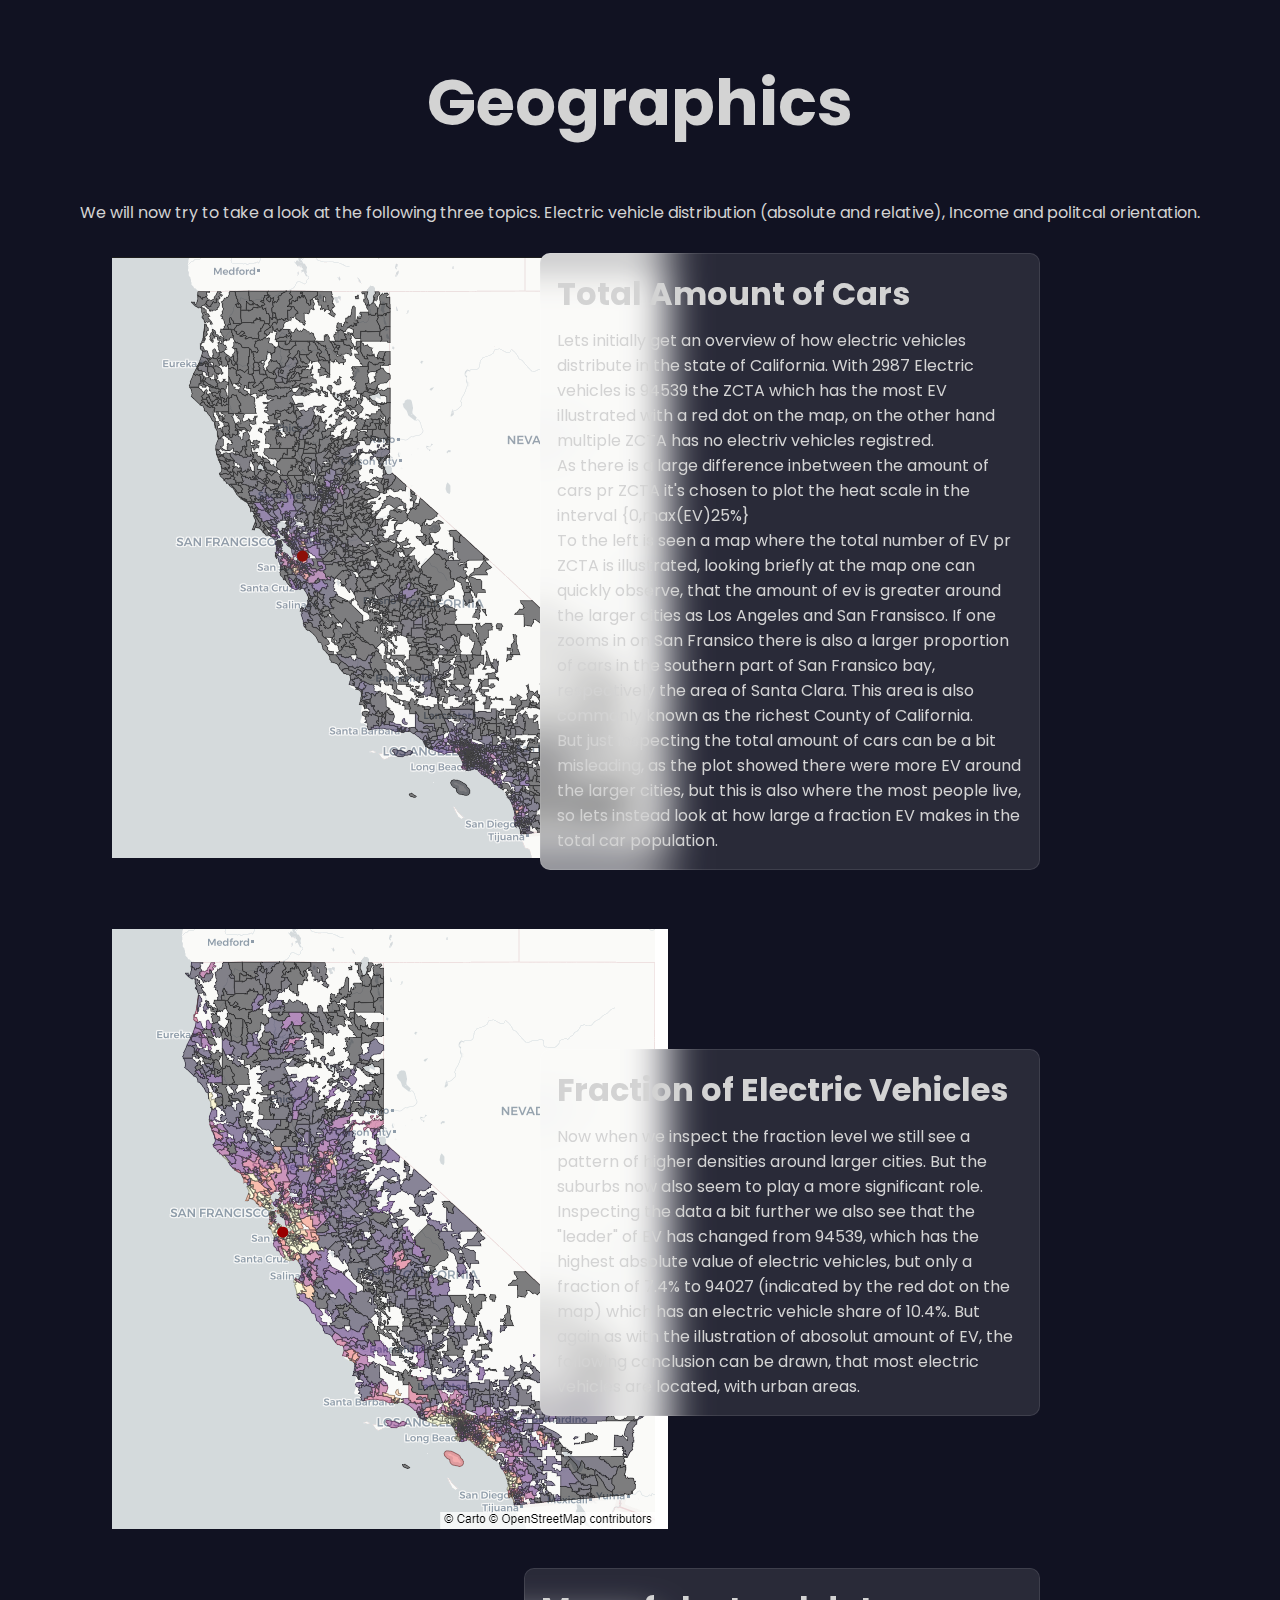
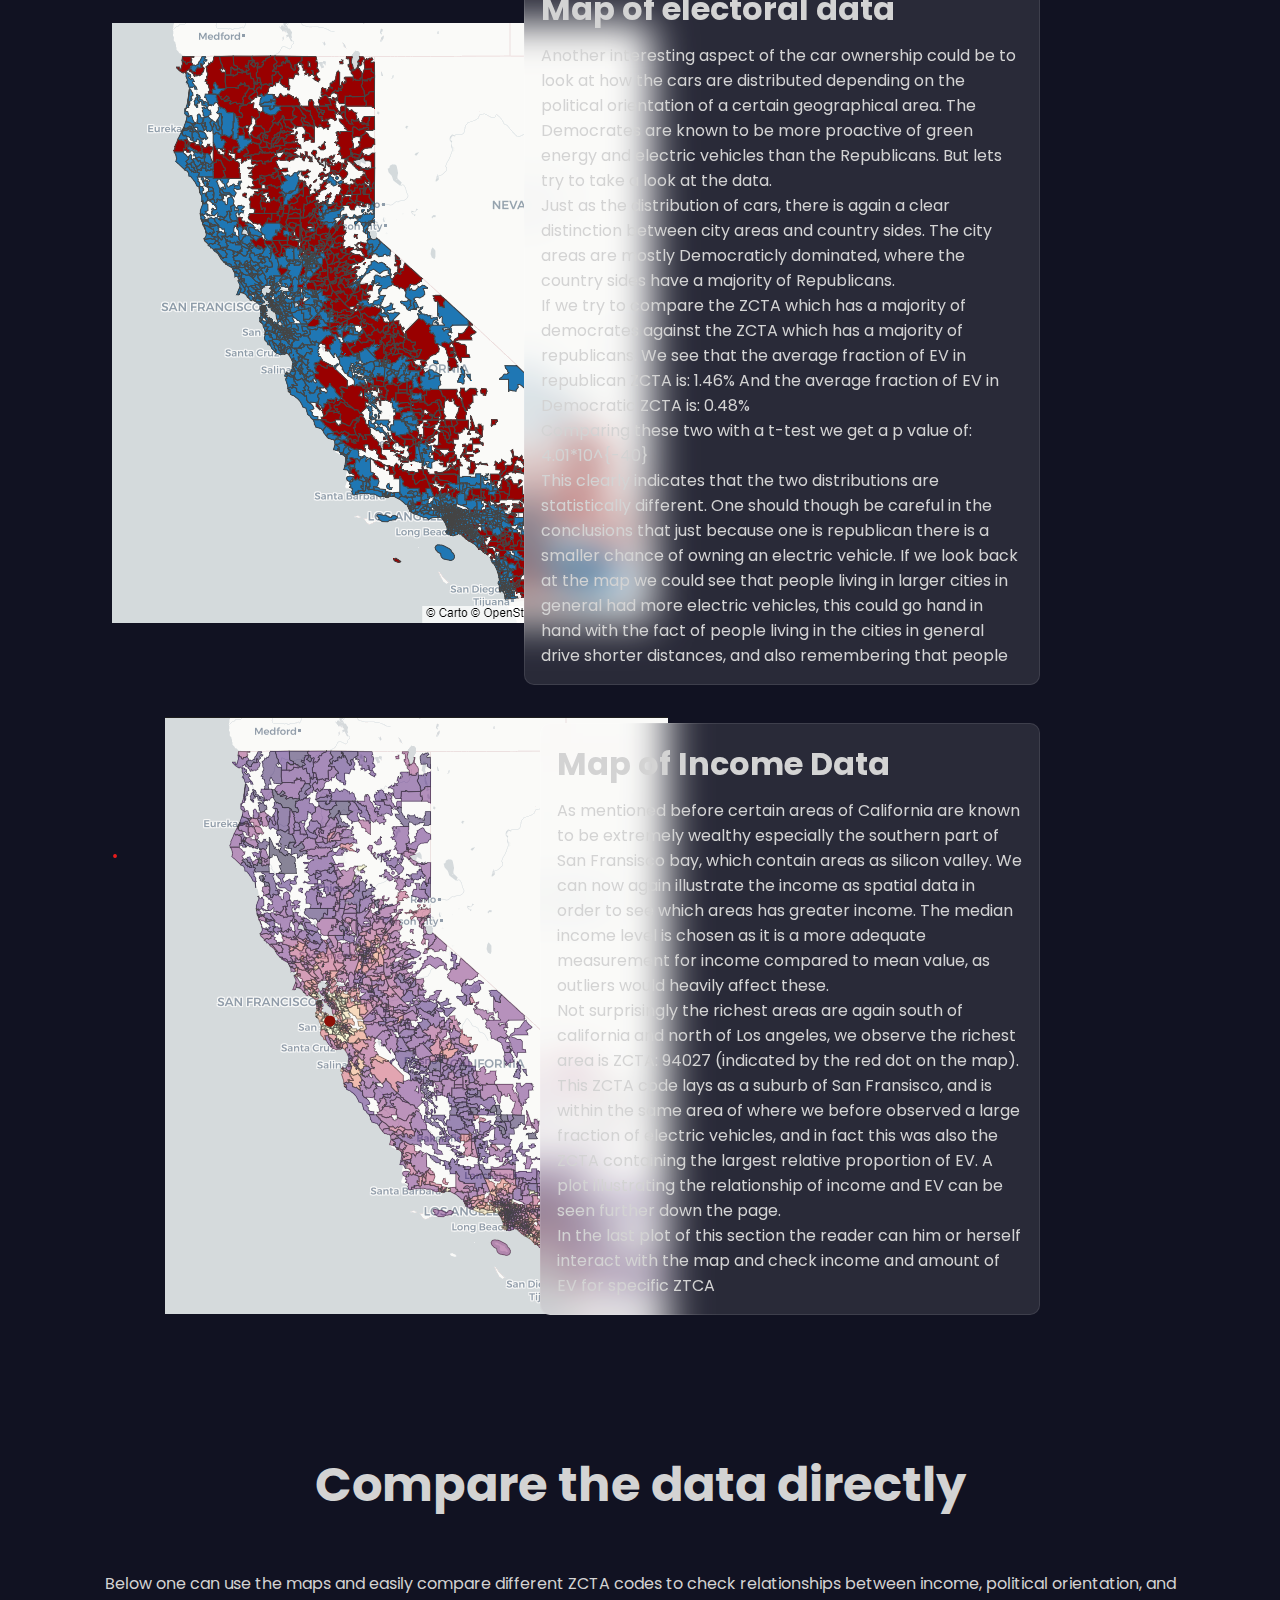
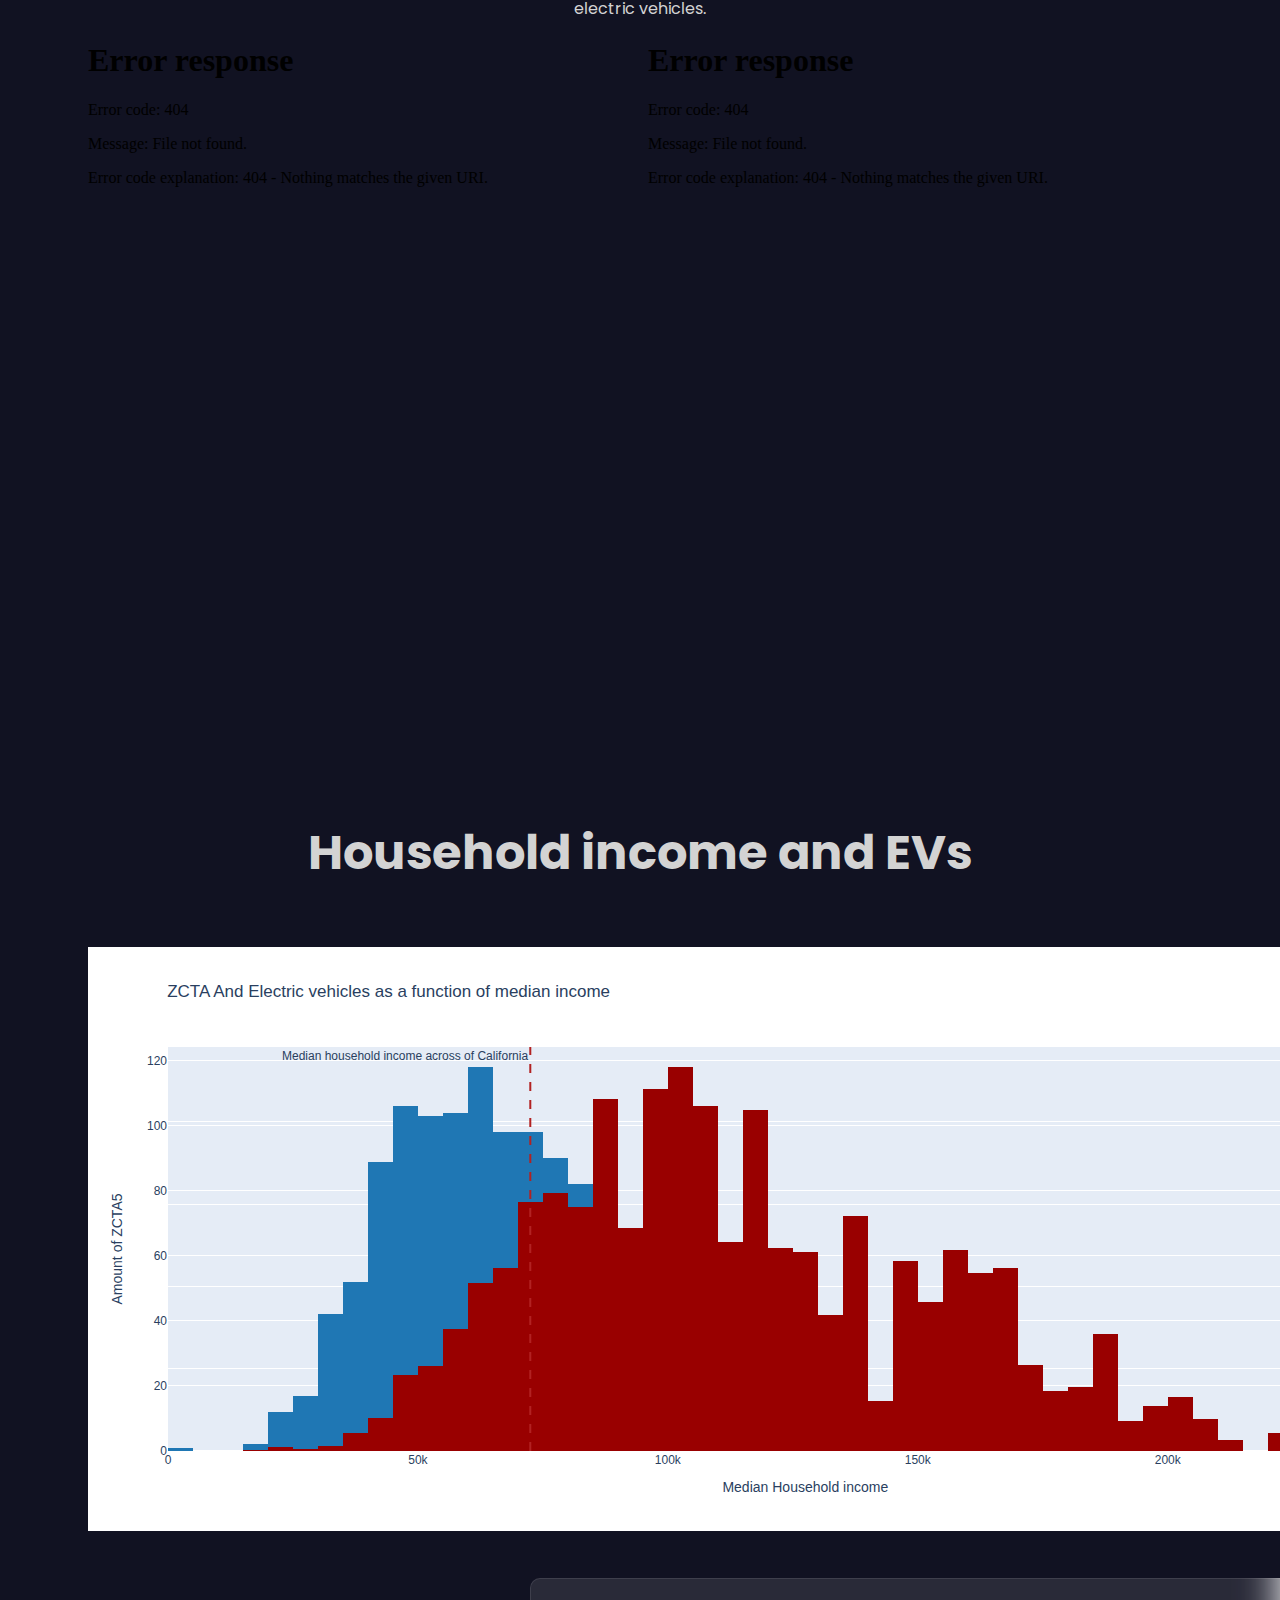
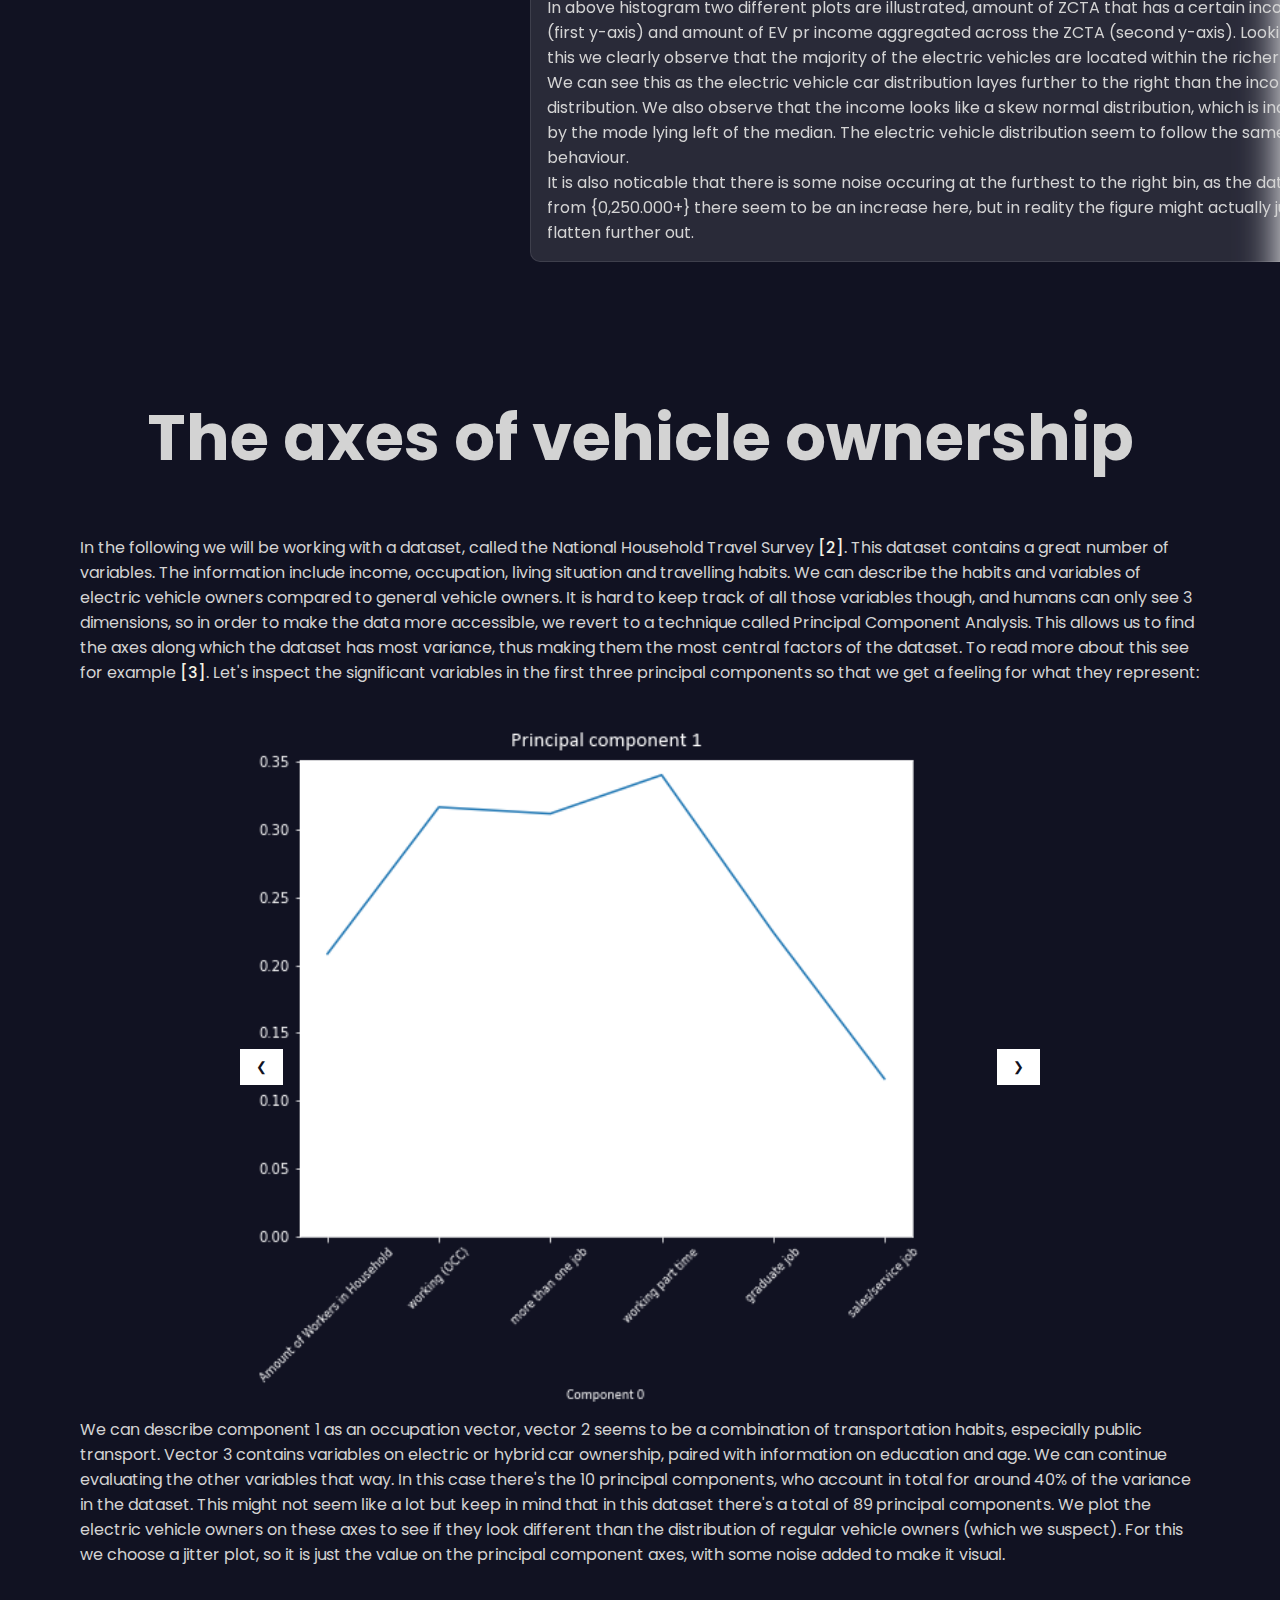
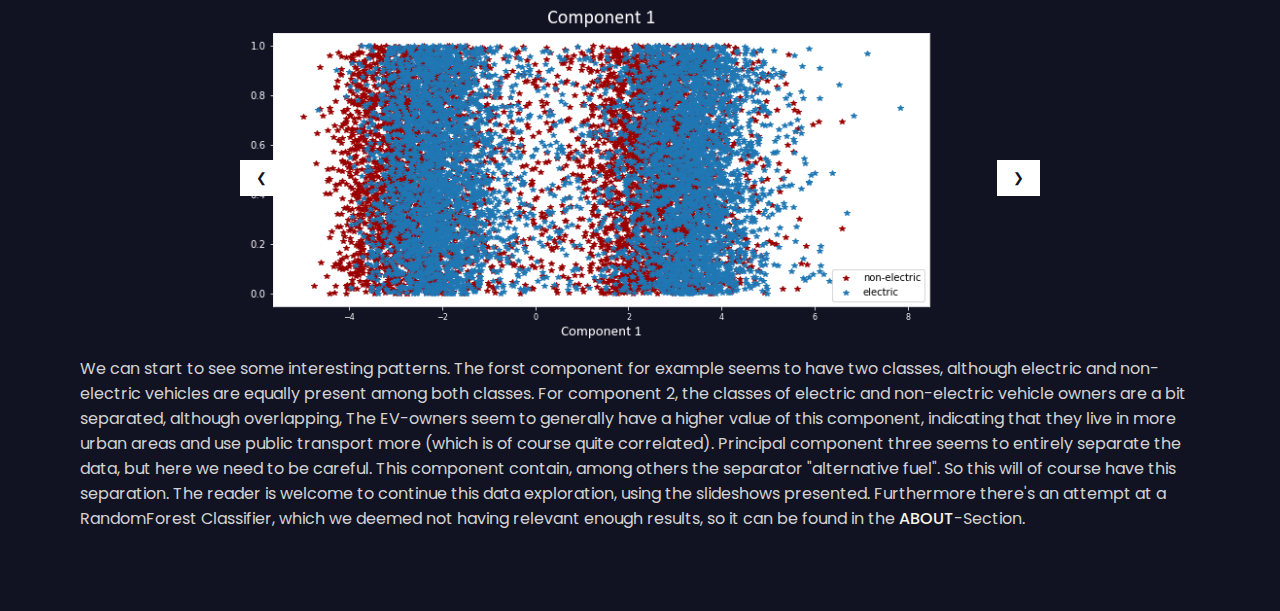
==== commit 74c33db0: "wölwqe" ====
--- a/index.html
+++ b/index.html
@@ -182,7 +182,7 @@
           <h4>Household income and EVs</h4>
           <div class="content2-info">
             <iframe src="docs/Household_vs_EV_Income.html" height='600'  width='1600' frameborder="0"></iframe>
-            <div class="text-box"> 
+            <div class="text-box" style="width: 800px; left: 50vh; text-align: left;"> 
               <p>
                 In above histogram two different plots are illustrated, amount of ZCTA that has a certain income (first y-axis) and amount of EV pr income aggregated across the ZCTA (second y-axis).
 Looking at this we clearly observe that the majority of the electric vehicles are located within the richer ZCTA. We can see this as the electric vehicle car distribution layes further to the right than the income distribution.
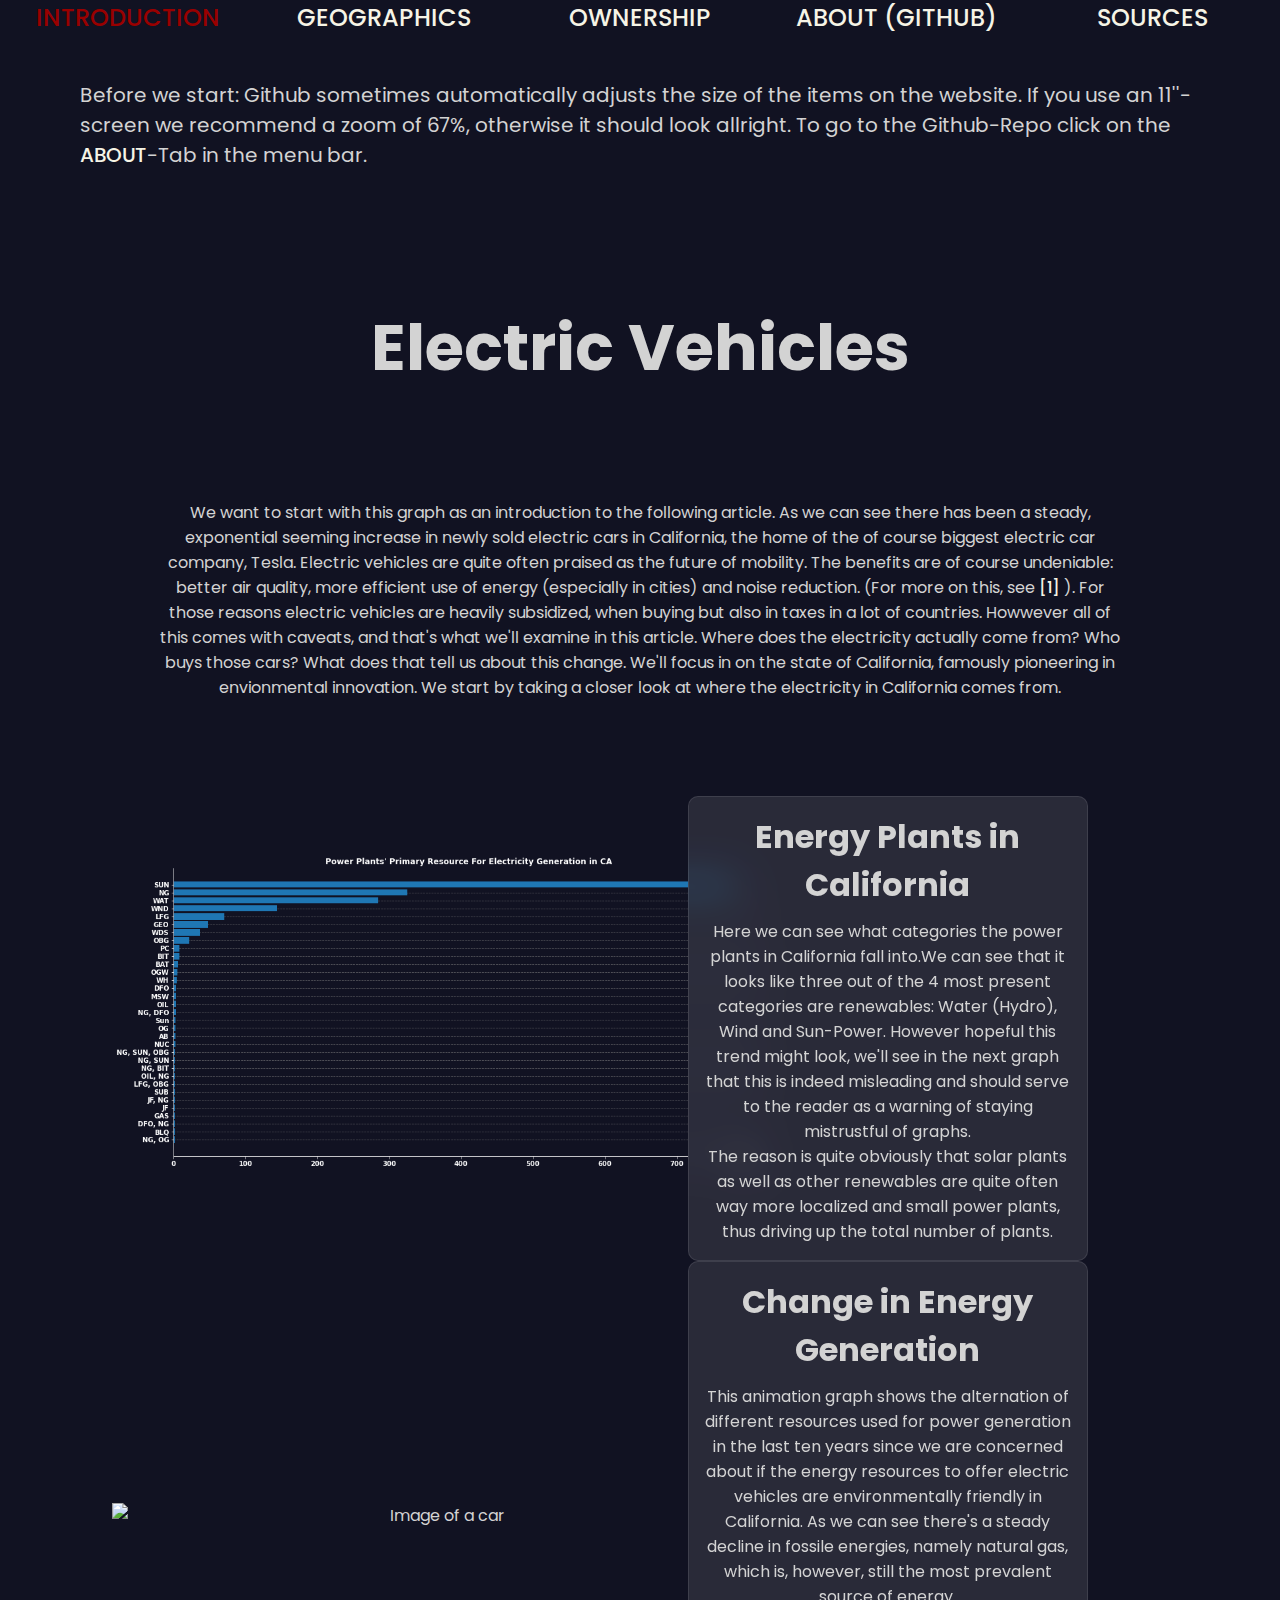
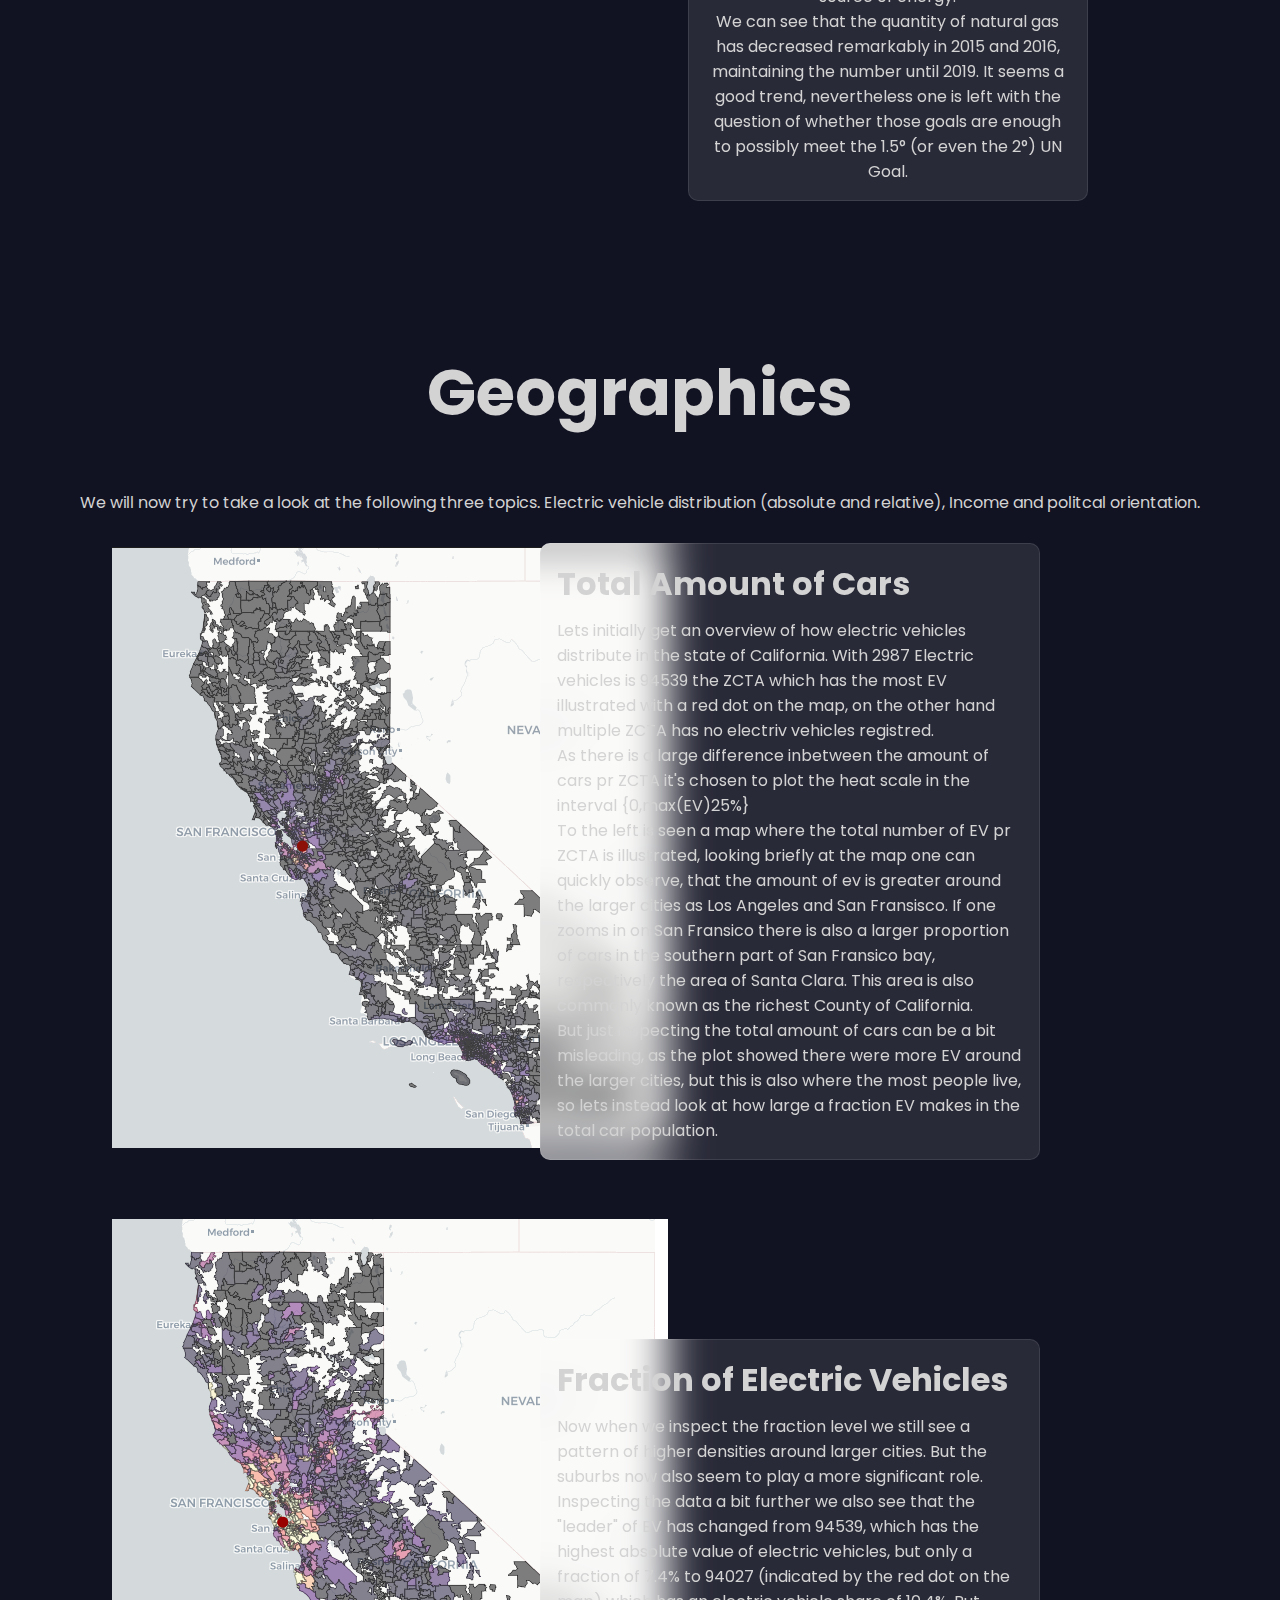
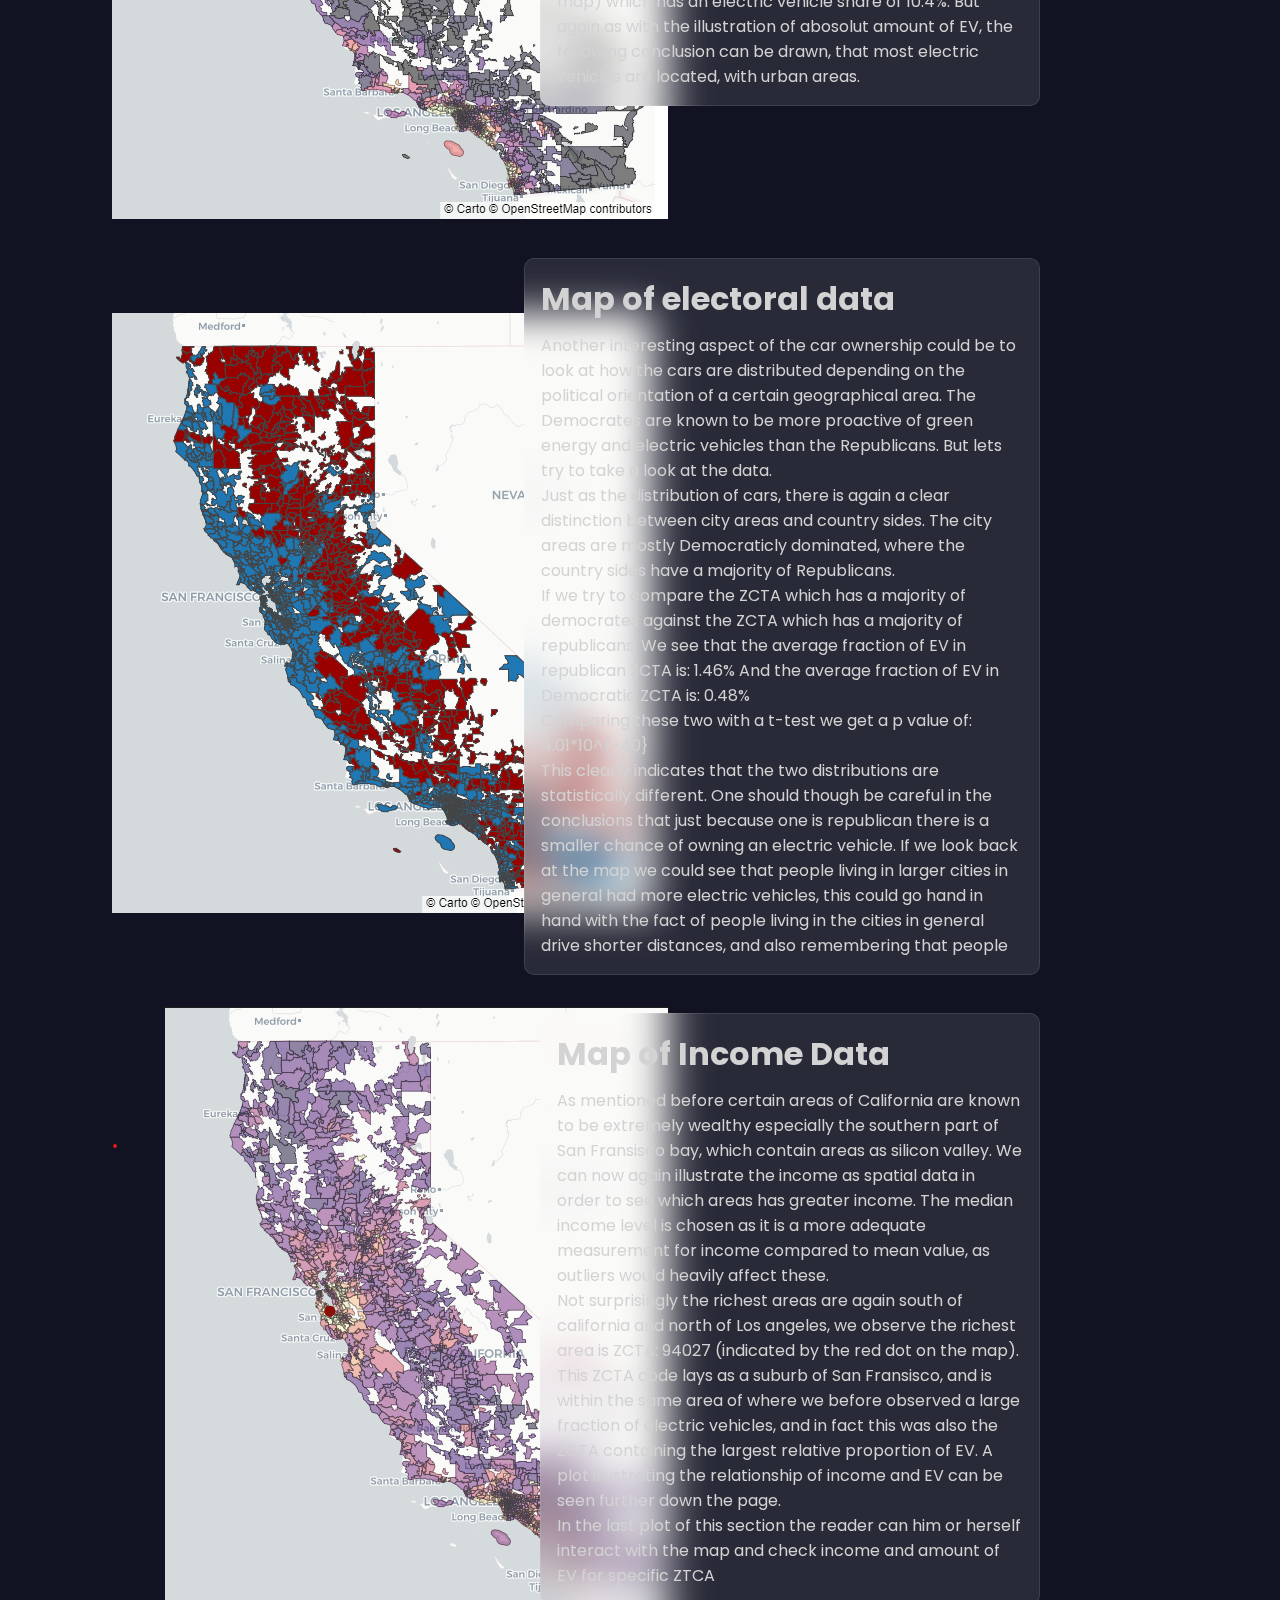
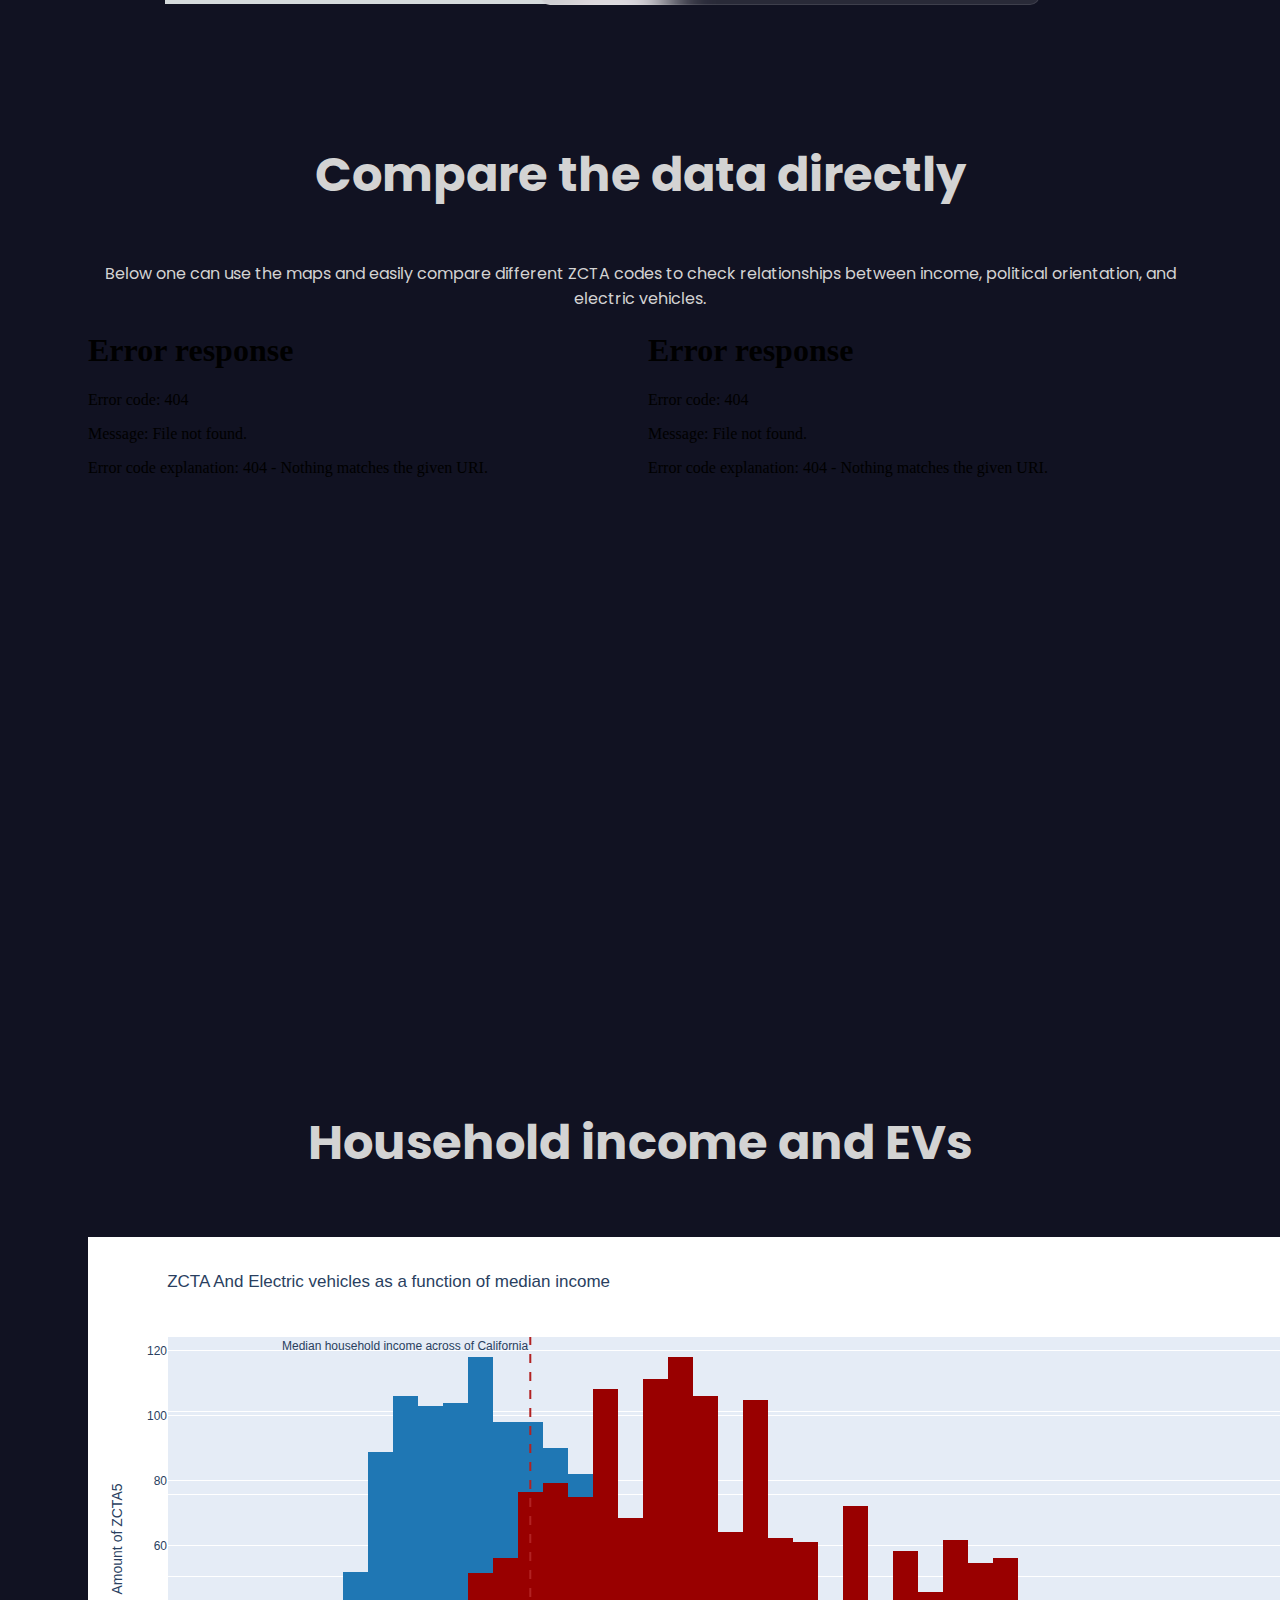
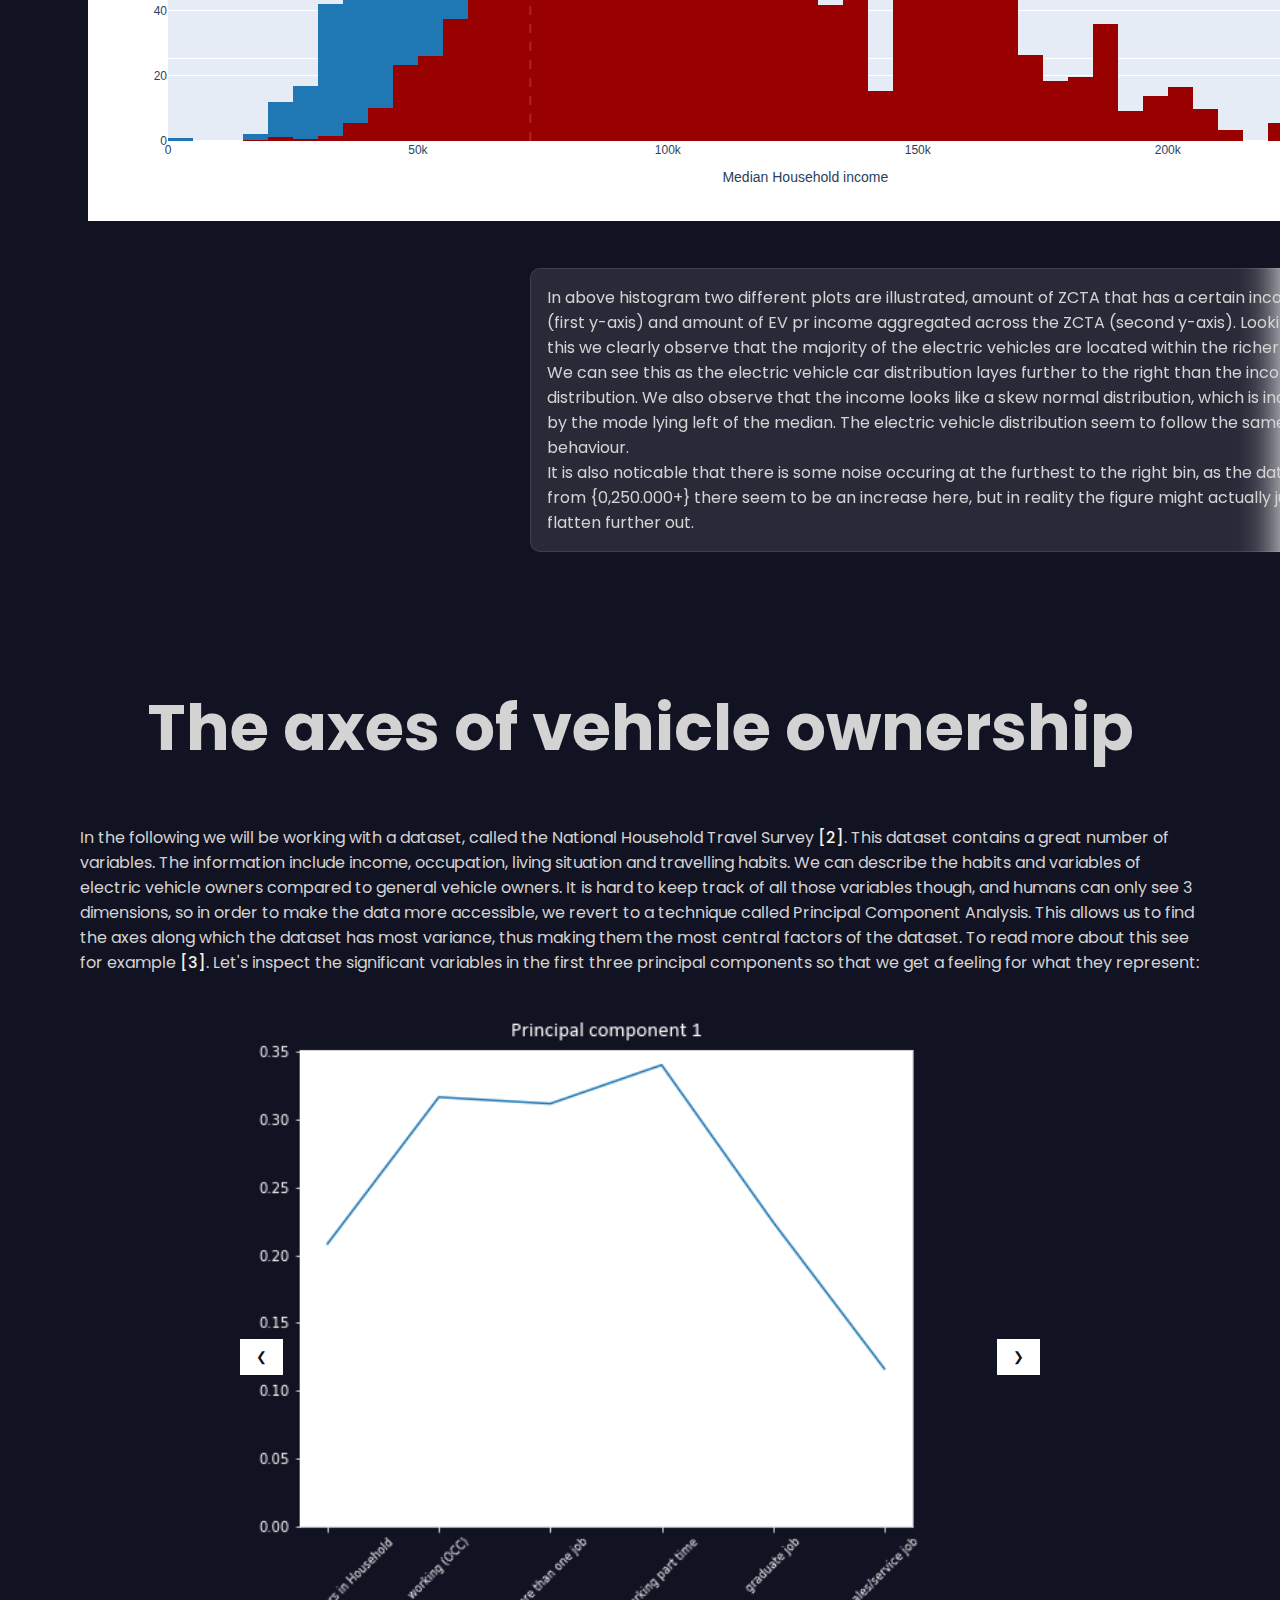
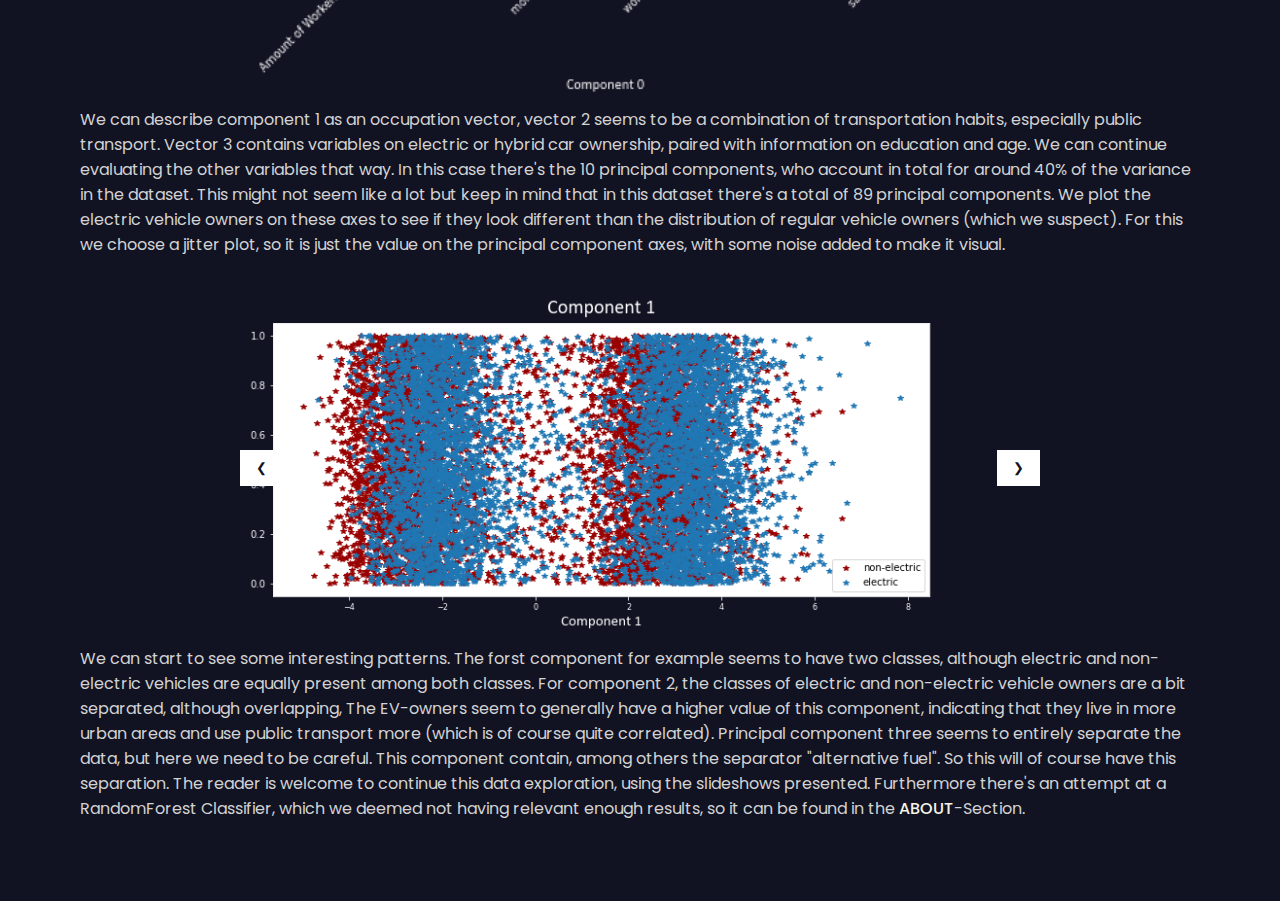
==== commit b701eb54: "wedesf" ====
--- a/index.html
+++ b/index.html
@@ -31,15 +31,18 @@
       <div class="container">
         <div style="font: 20px Poppins; color: lightgray">Before we start: Github sometimes automatically adjusts the size of the items
         on the website. If you use an 11''-screen we recommend a zoom of 67%, otherwise it should look allright. To go to the Github-Repo click on the <a href="https://github.com/klaramaria/social_data_final">About</a>-Tab in the menu bar.</div>
-        <h2 class="sec-01-title">Electric Vehicles</h2>
-        Electric vehicles are quite often praised as the future of mobility. The benefits are of course undeniable: better air quality, 
+        <ul class ="container">
+        <li><h2 class="sec-01-title">Electric Vehicles</h2></li>
+        <li><img src="docs/Market_share_EV.png" alt=""></li>
+        <li>  We want to start with this graph as an introduction to the following article. As we can see there has been
+          a steady, exponential seeming increase in newly sold electric cars in California, the home of the of course biggest electric car company, Tesla. Electric vehicles are quite often praised as the future of mobility. The benefits are of course undeniable: better air quality, 
         more efficient use of energy (especially in cities) and noise reduction. (For more on this, see <a href="sources.html#benefitsevs">[1]</a> ).
         For those reasons electric vehicles are heavily subsidized, when buying but also in taxes in a lot of countries. Howwever
         all of this comes with caveats, and that's what we'll examine in this article. Where does the electricity actually come from? 
         Who buys those cars? What does that tell us about this change. We'll focus in on the state of California,
-        famously pioneering in envionmental innovation. We start by taking a closer look at where the electricity in California comes from. 
-      
-        <ul>
+        famously pioneering in envionmental innovation. We start by taking a closer look at where the electricity in California comes from. </li>
+      </ul>
+      <ul>
             <li>
             <div class="content">
             <img src="docs/PowerPlantsPrimaryResorces.png" alt="Image of a car" class="electric-car">
--- a/css/main.css
+++ b/css/main.css
@@ -53,6 +53,20 @@
   display: block;
 }
 
+.sec-01 ul {
+  list-style-type: none;
+  text-align: center;
+}
+
+.sec-01 ul li {
+  display: block;
+}
+
+.sec-01 ul li img {
+  margin-bottom: 3em;
+  width: 800px;
+}
+
 .sec-01 .sec-01-title {
   font-size: 4em;
   text-align: center;
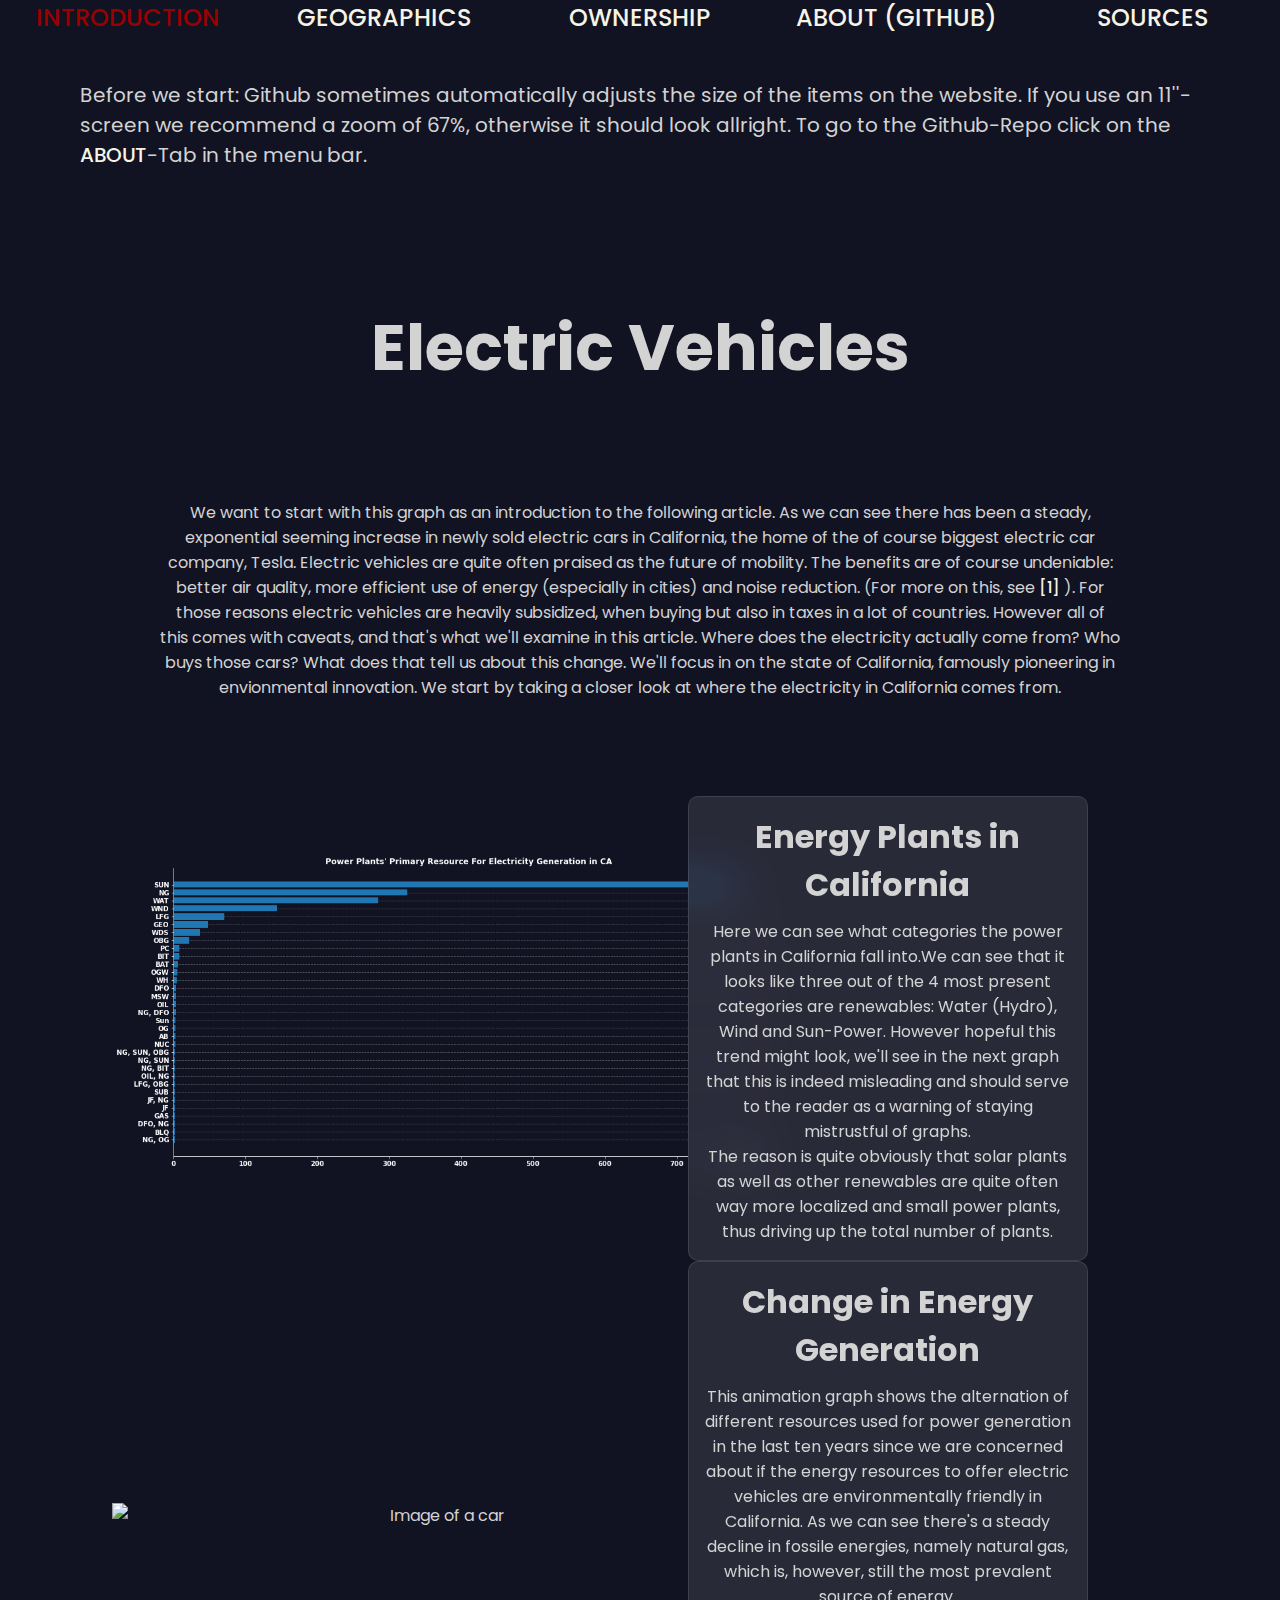
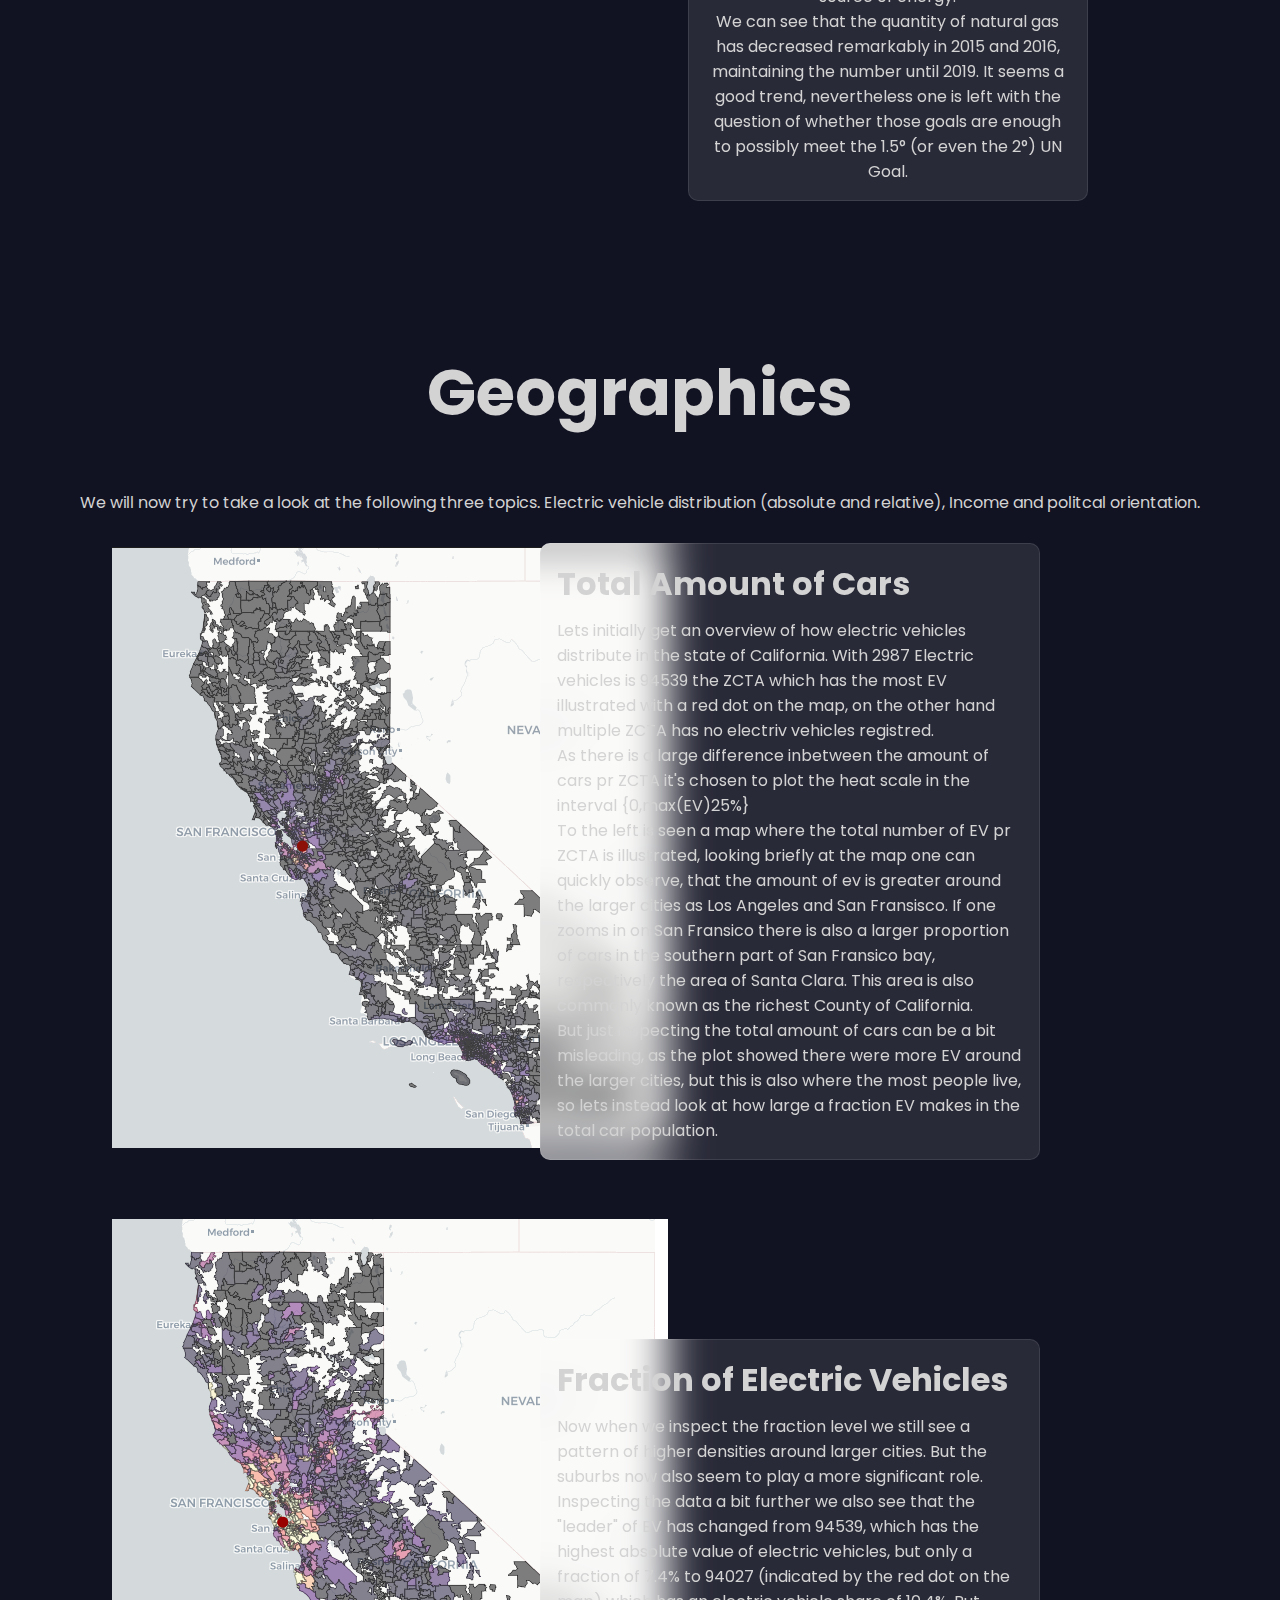
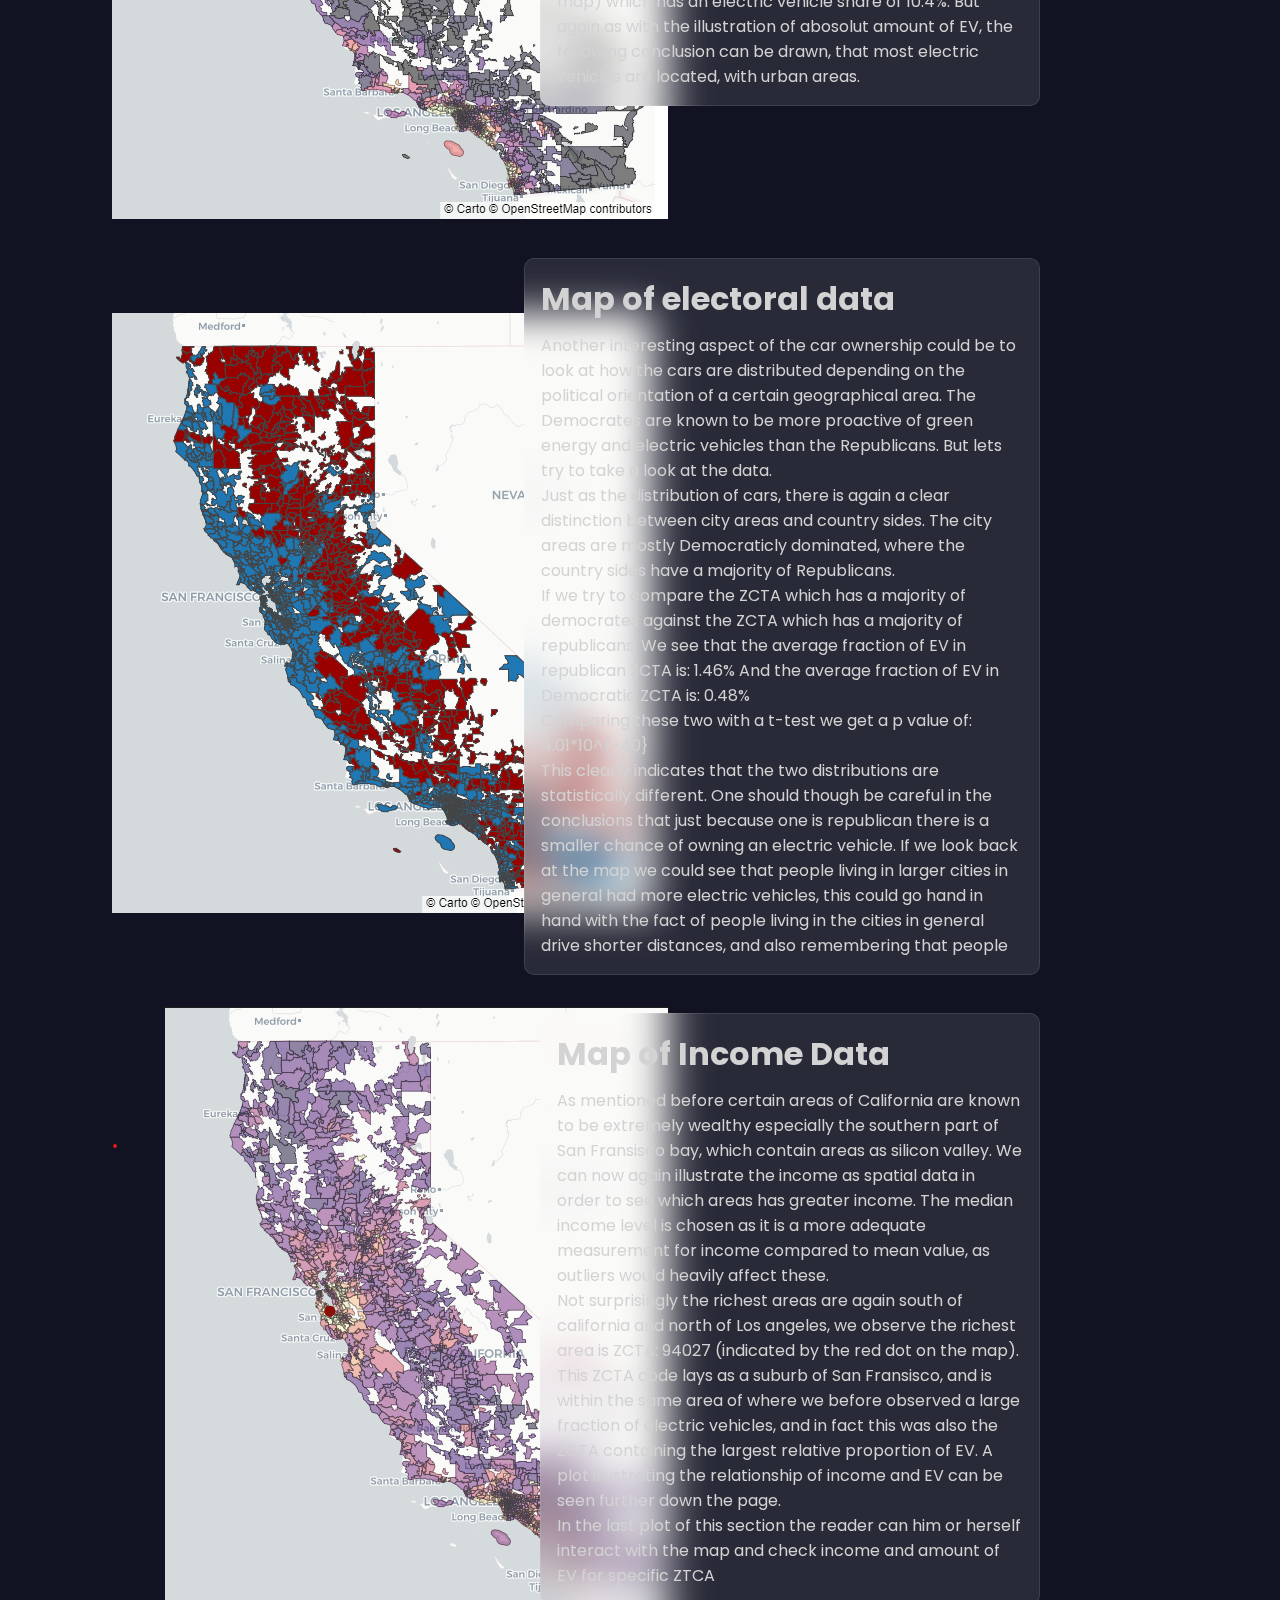
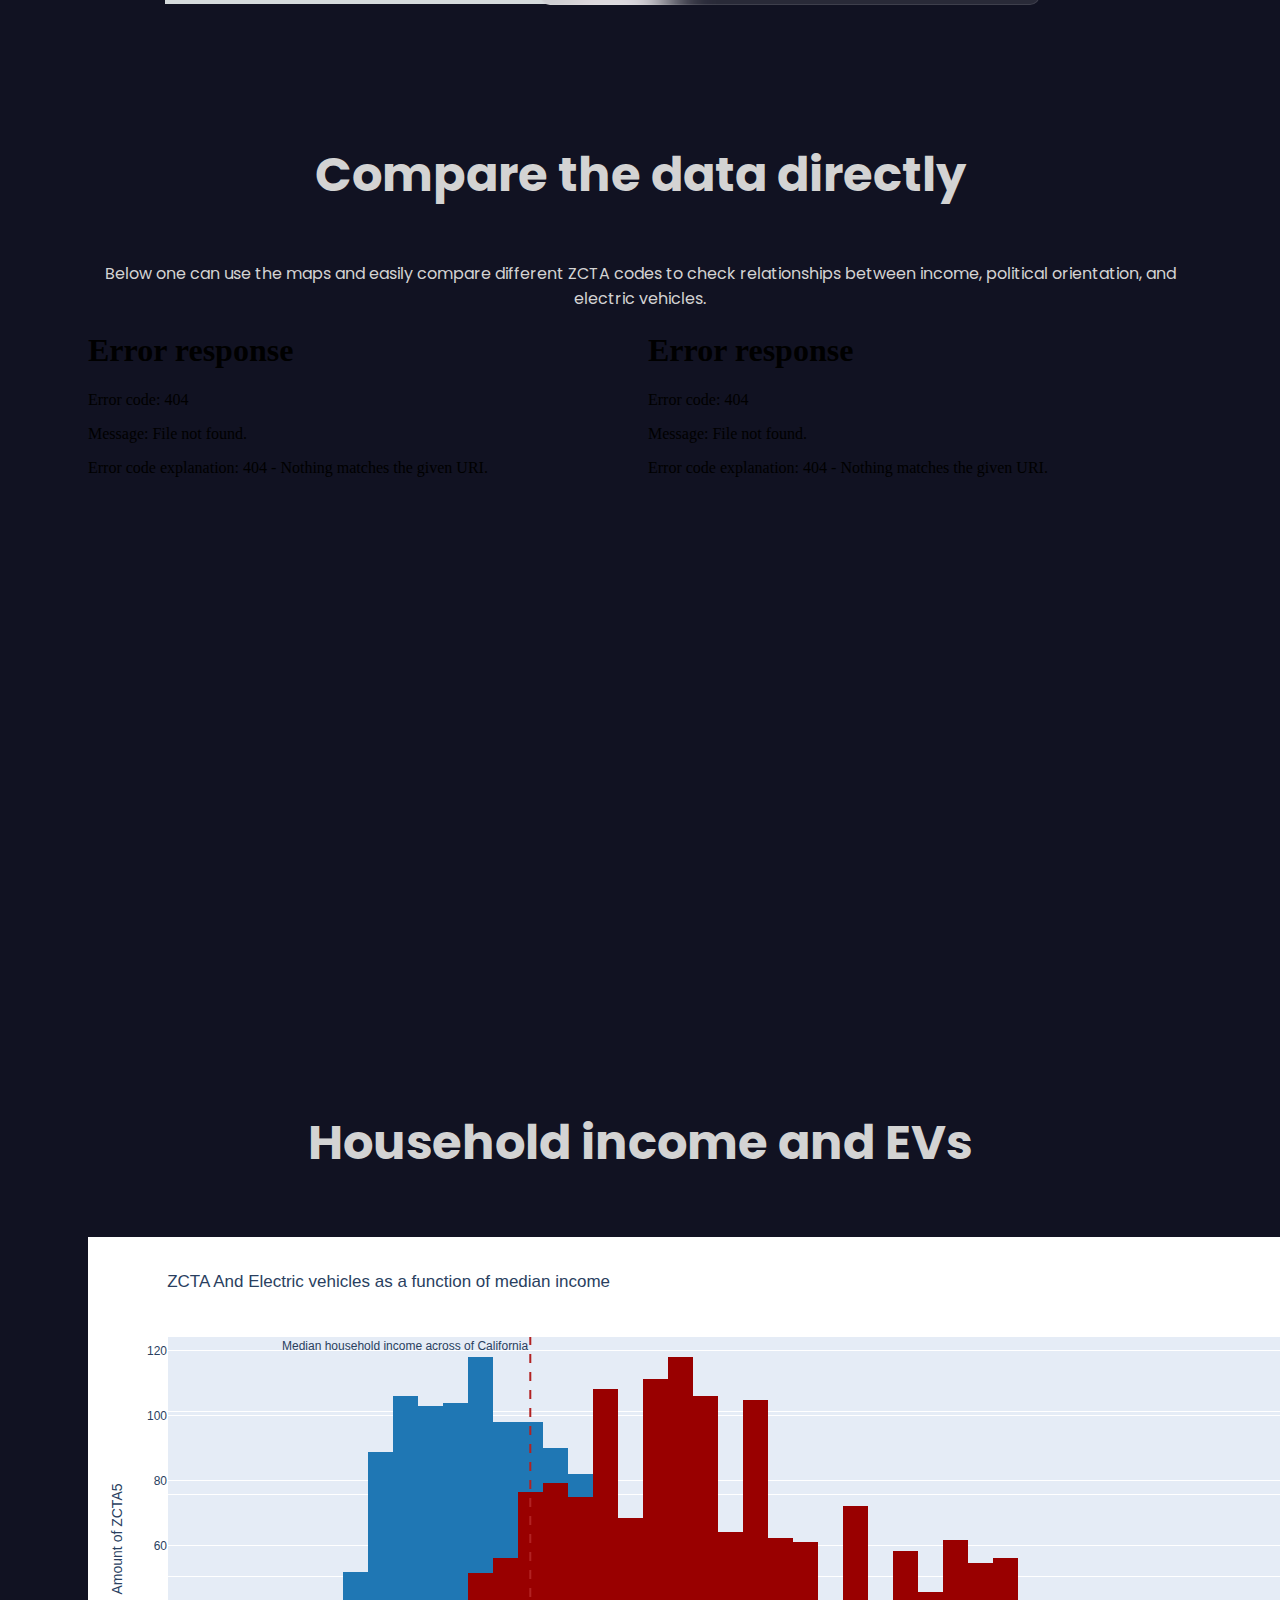
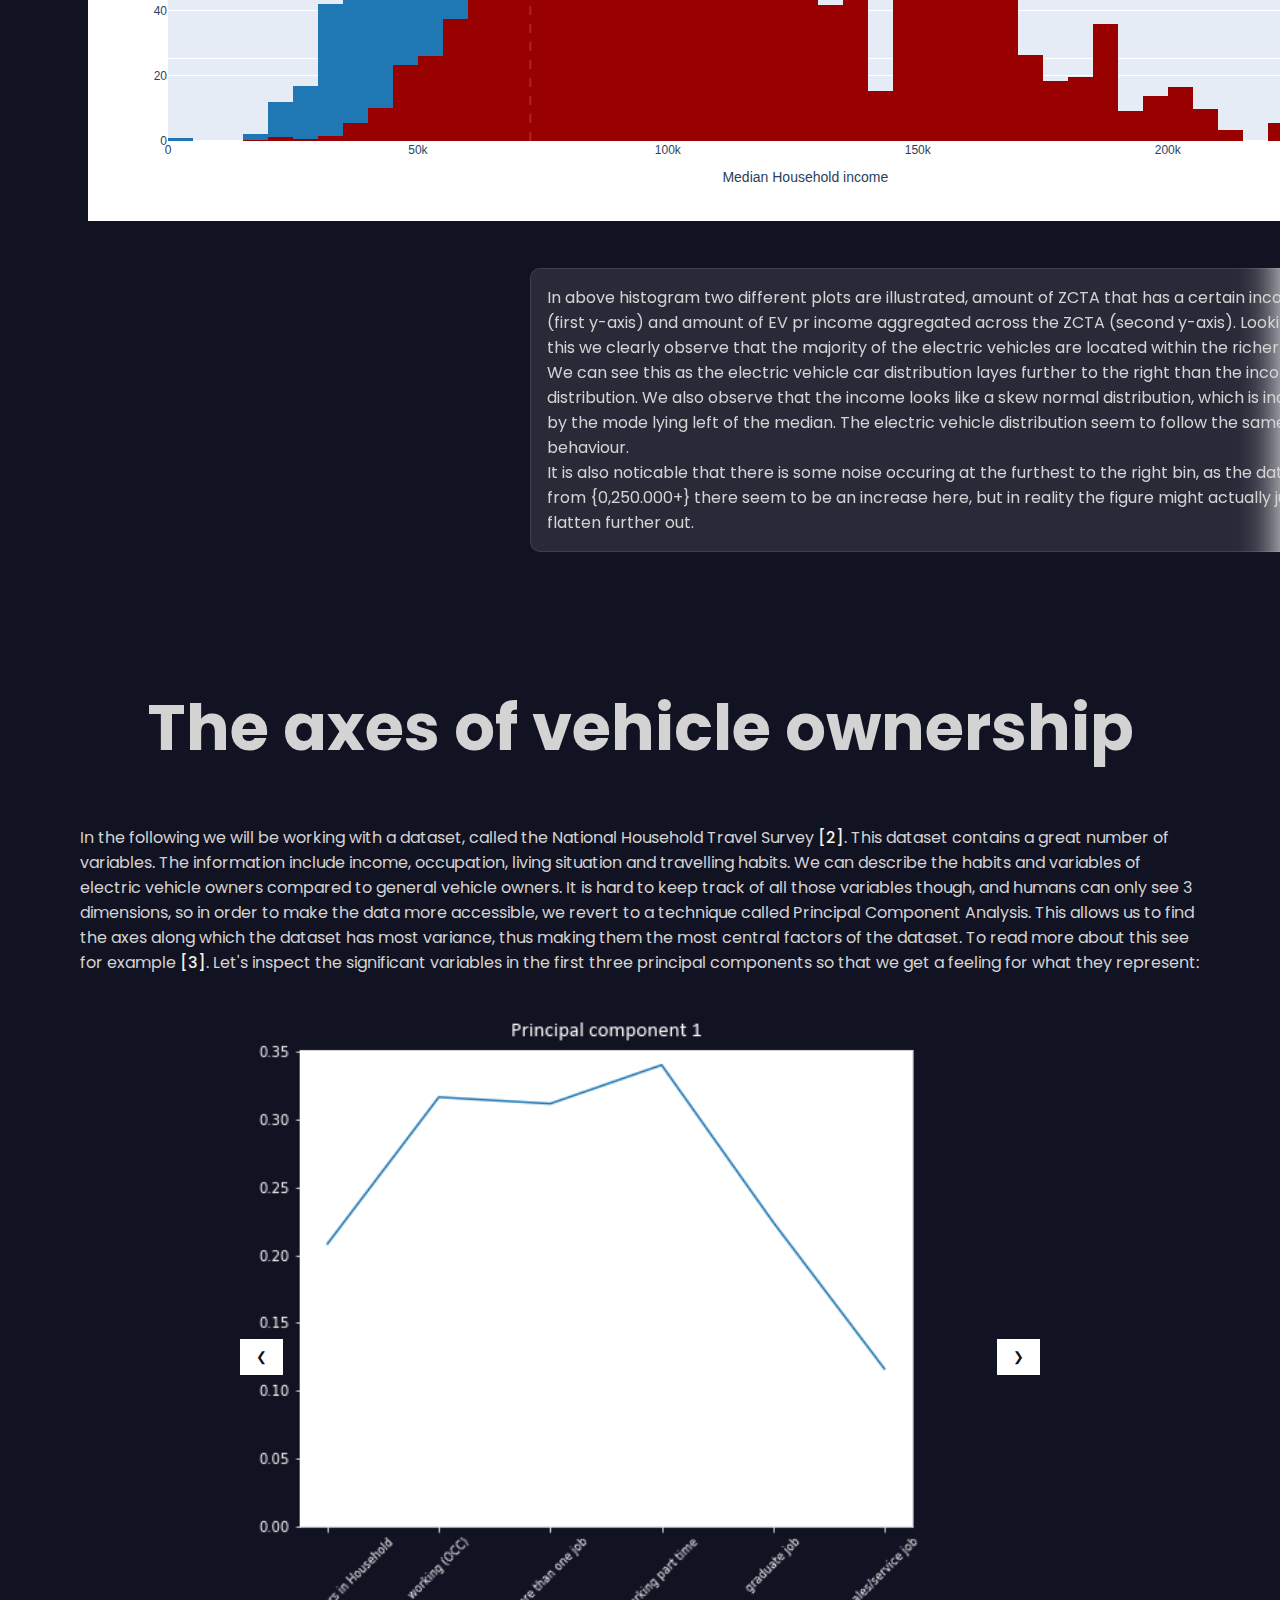
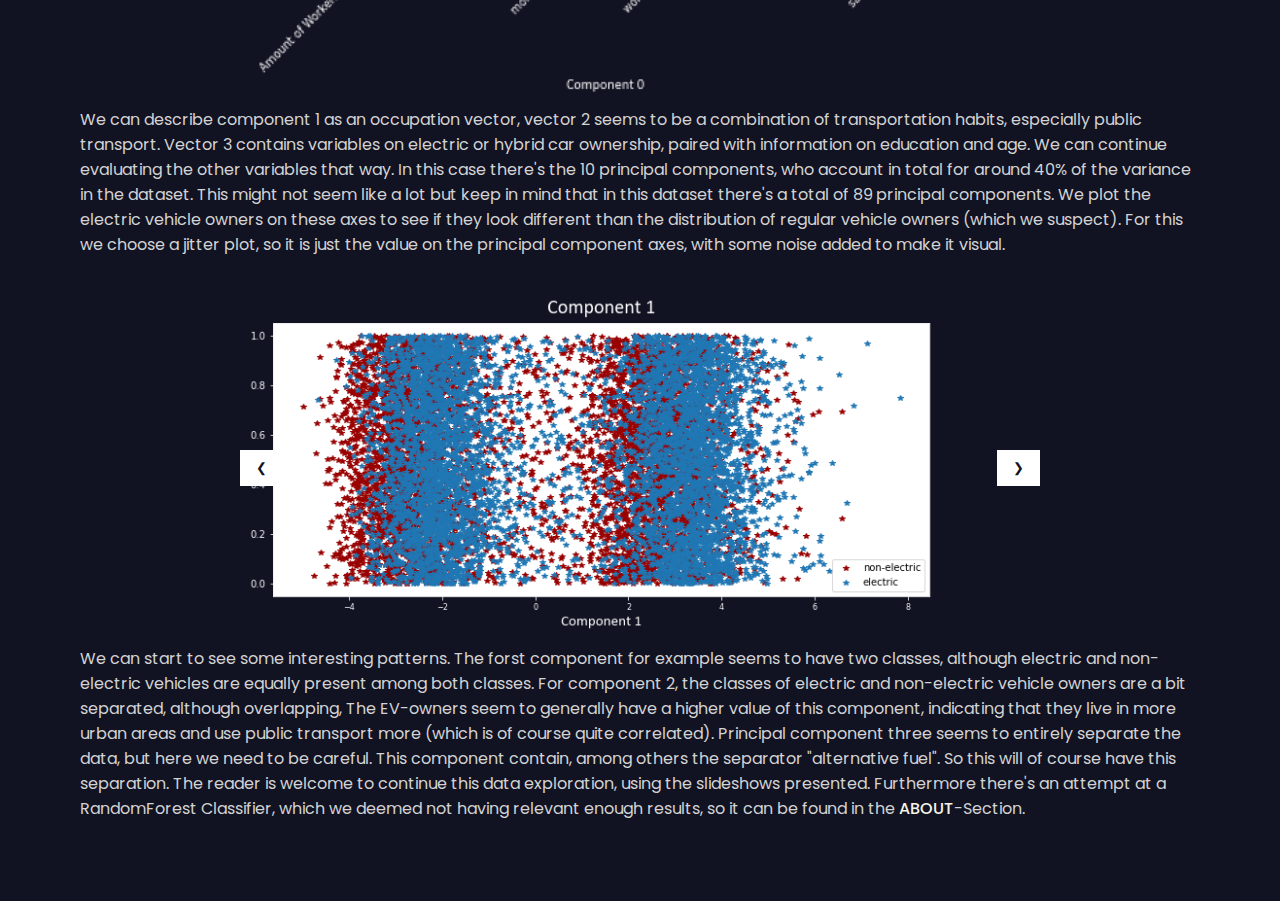
==== commit 34256160: "asdfs" ====
--- a/index.html
+++ b/index.html
@@ -37,7 +37,7 @@
         <li>  We want to start with this graph as an introduction to the following article. As we can see there has been
           a steady, exponential seeming increase in newly sold electric cars in California, the home of the of course biggest electric car company, Tesla. Electric vehicles are quite often praised as the future of mobility. The benefits are of course undeniable: better air quality, 
         more efficient use of energy (especially in cities) and noise reduction. (For more on this, see <a href="sources.html#benefitsevs">[1]</a> ).
-        For those reasons electric vehicles are heavily subsidized, when buying but also in taxes in a lot of countries. Howwever
+        For those reasons electric vehicles are heavily subsidized, when buying but also in taxes in a lot of countries. However
         all of this comes with caveats, and that's what we'll examine in this article. Where does the electricity actually come from? 
         Who buys those cars? What does that tell us about this change. We'll focus in on the state of California,
         famously pioneering in envionmental innovation. We start by taking a closer look at where the electricity in California comes from. </li>
